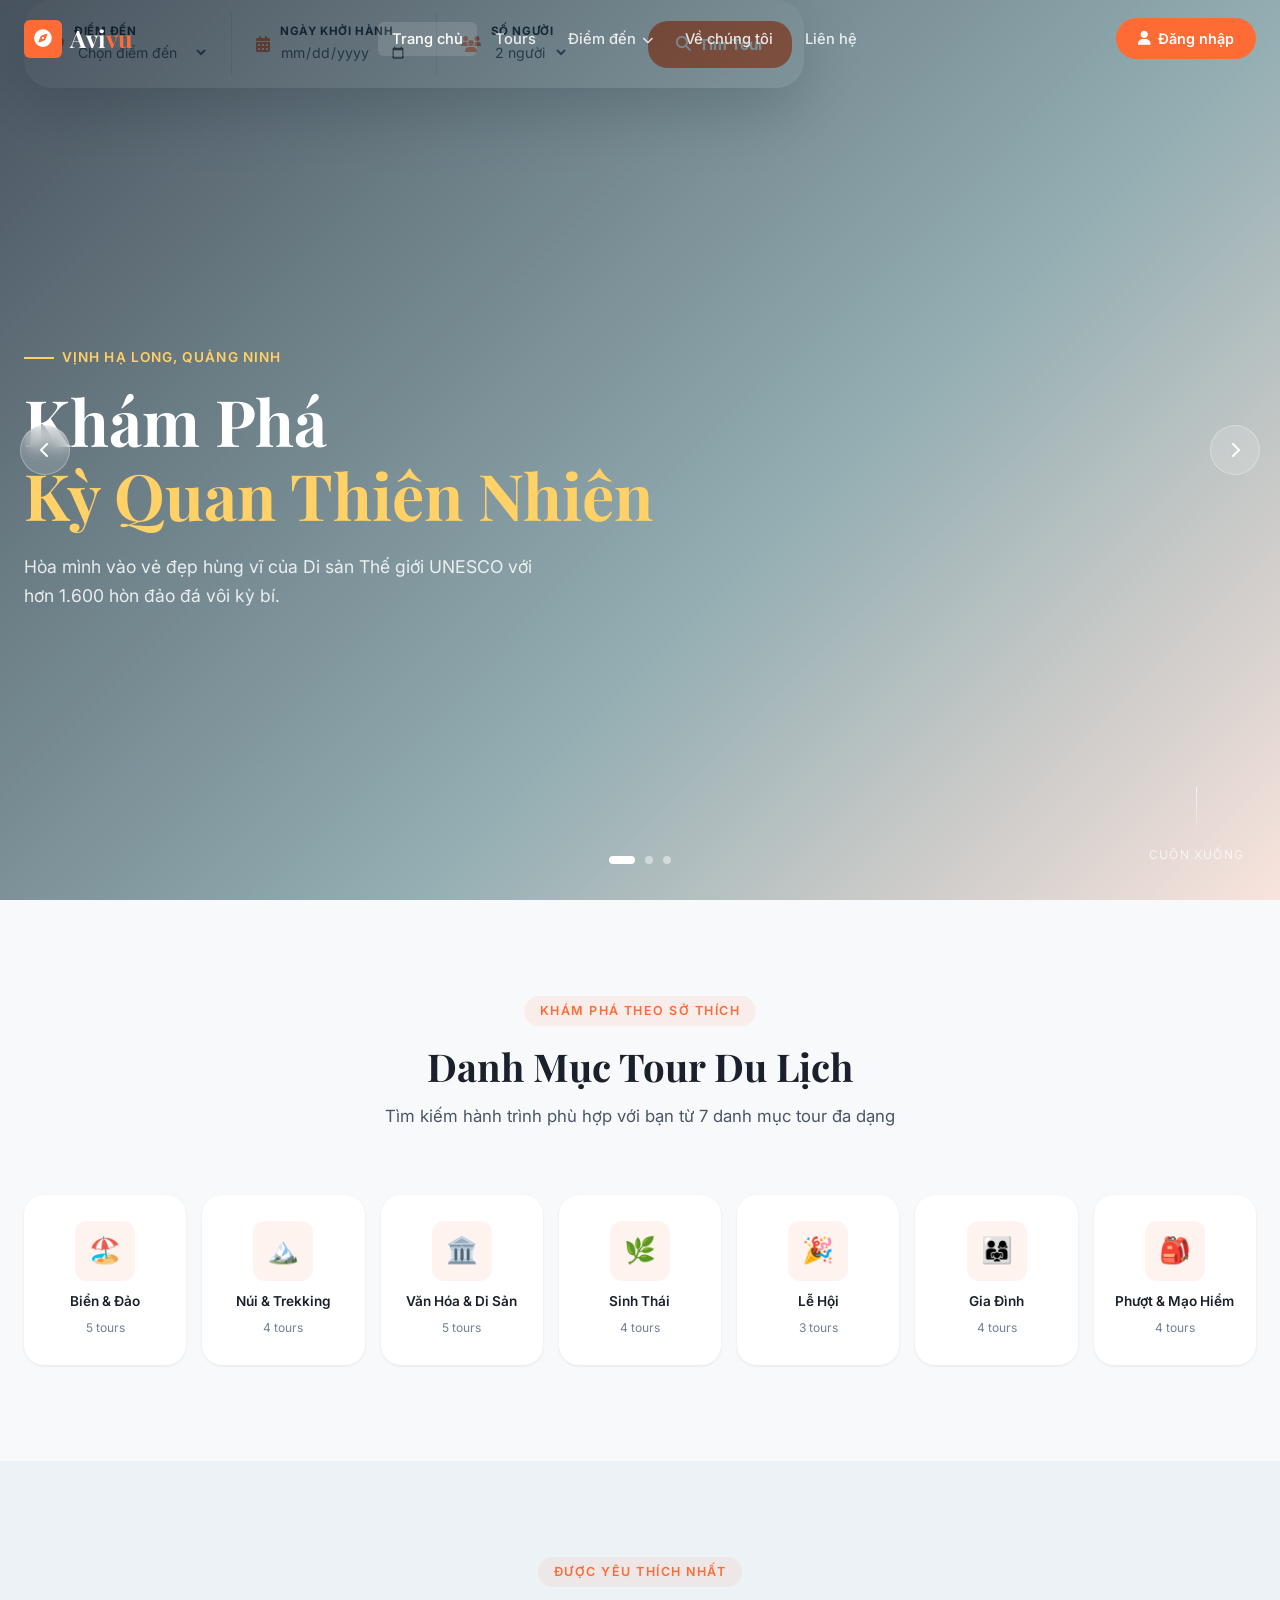
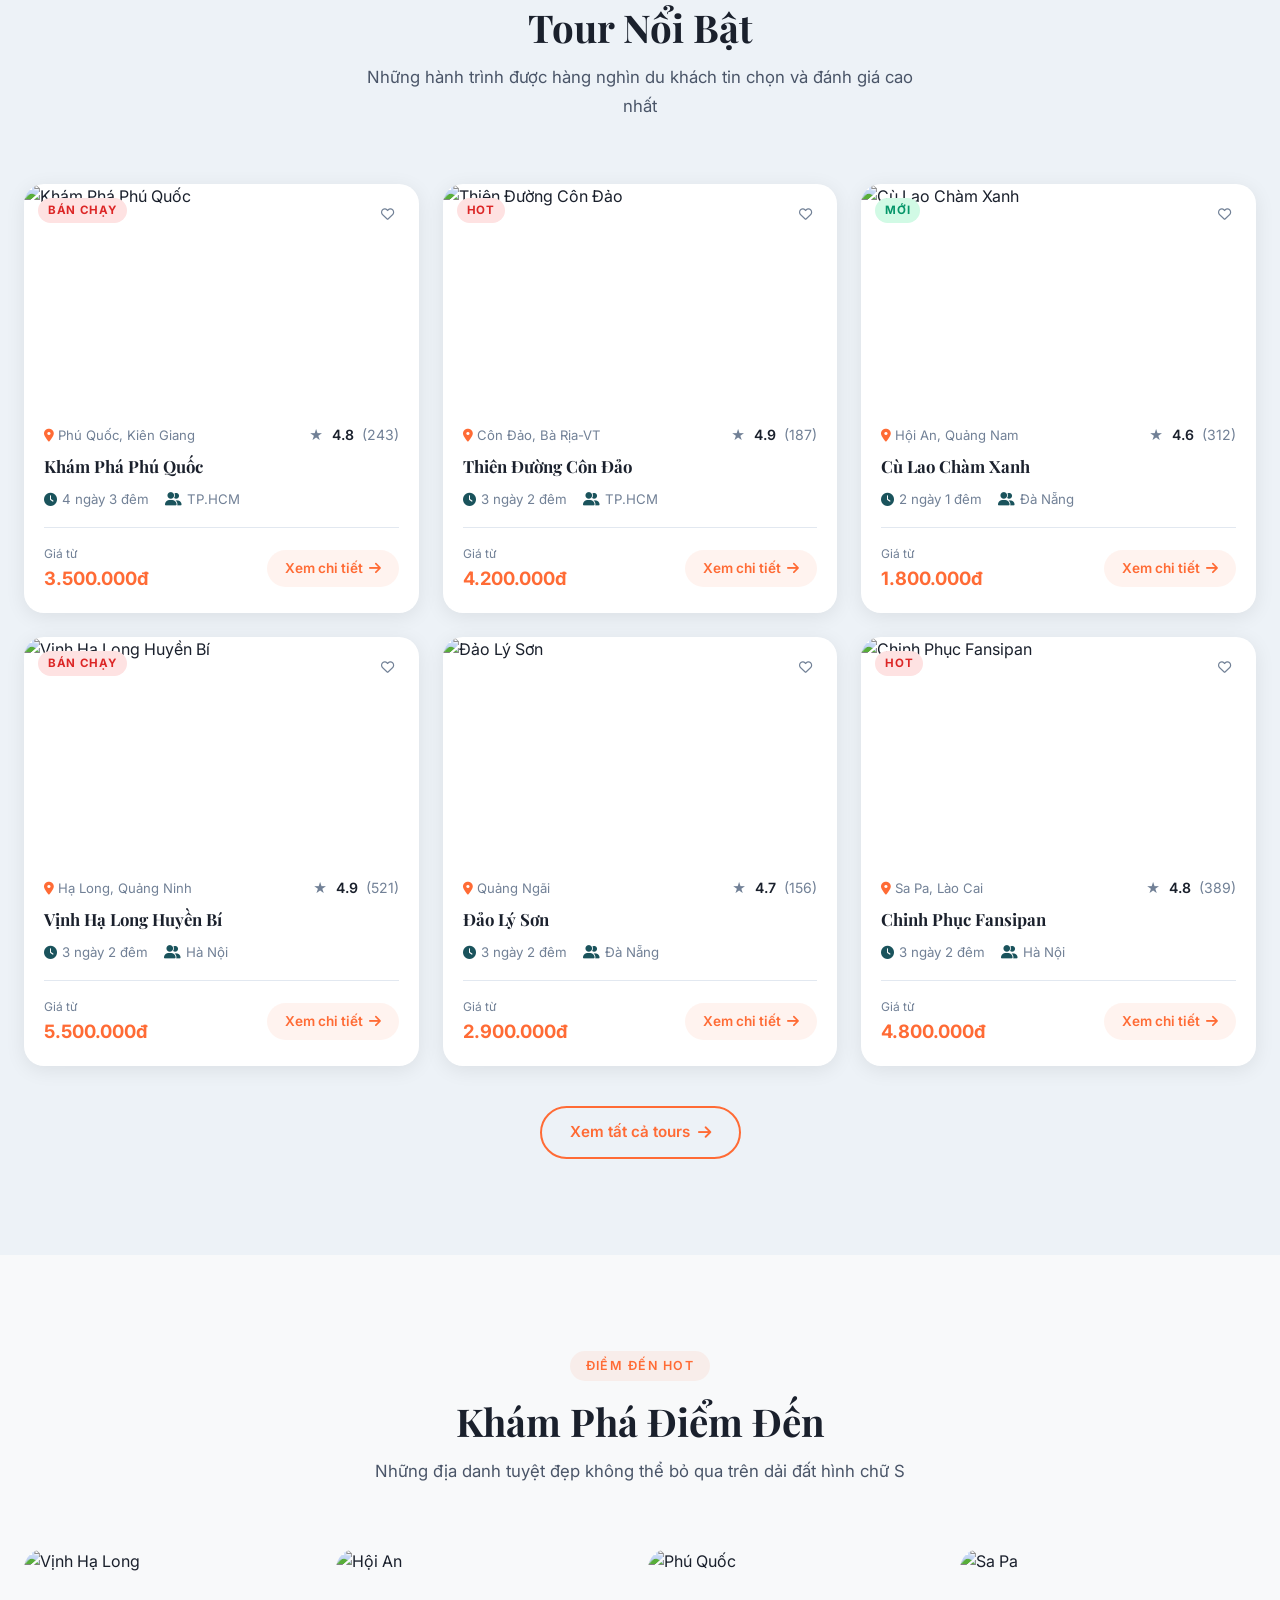
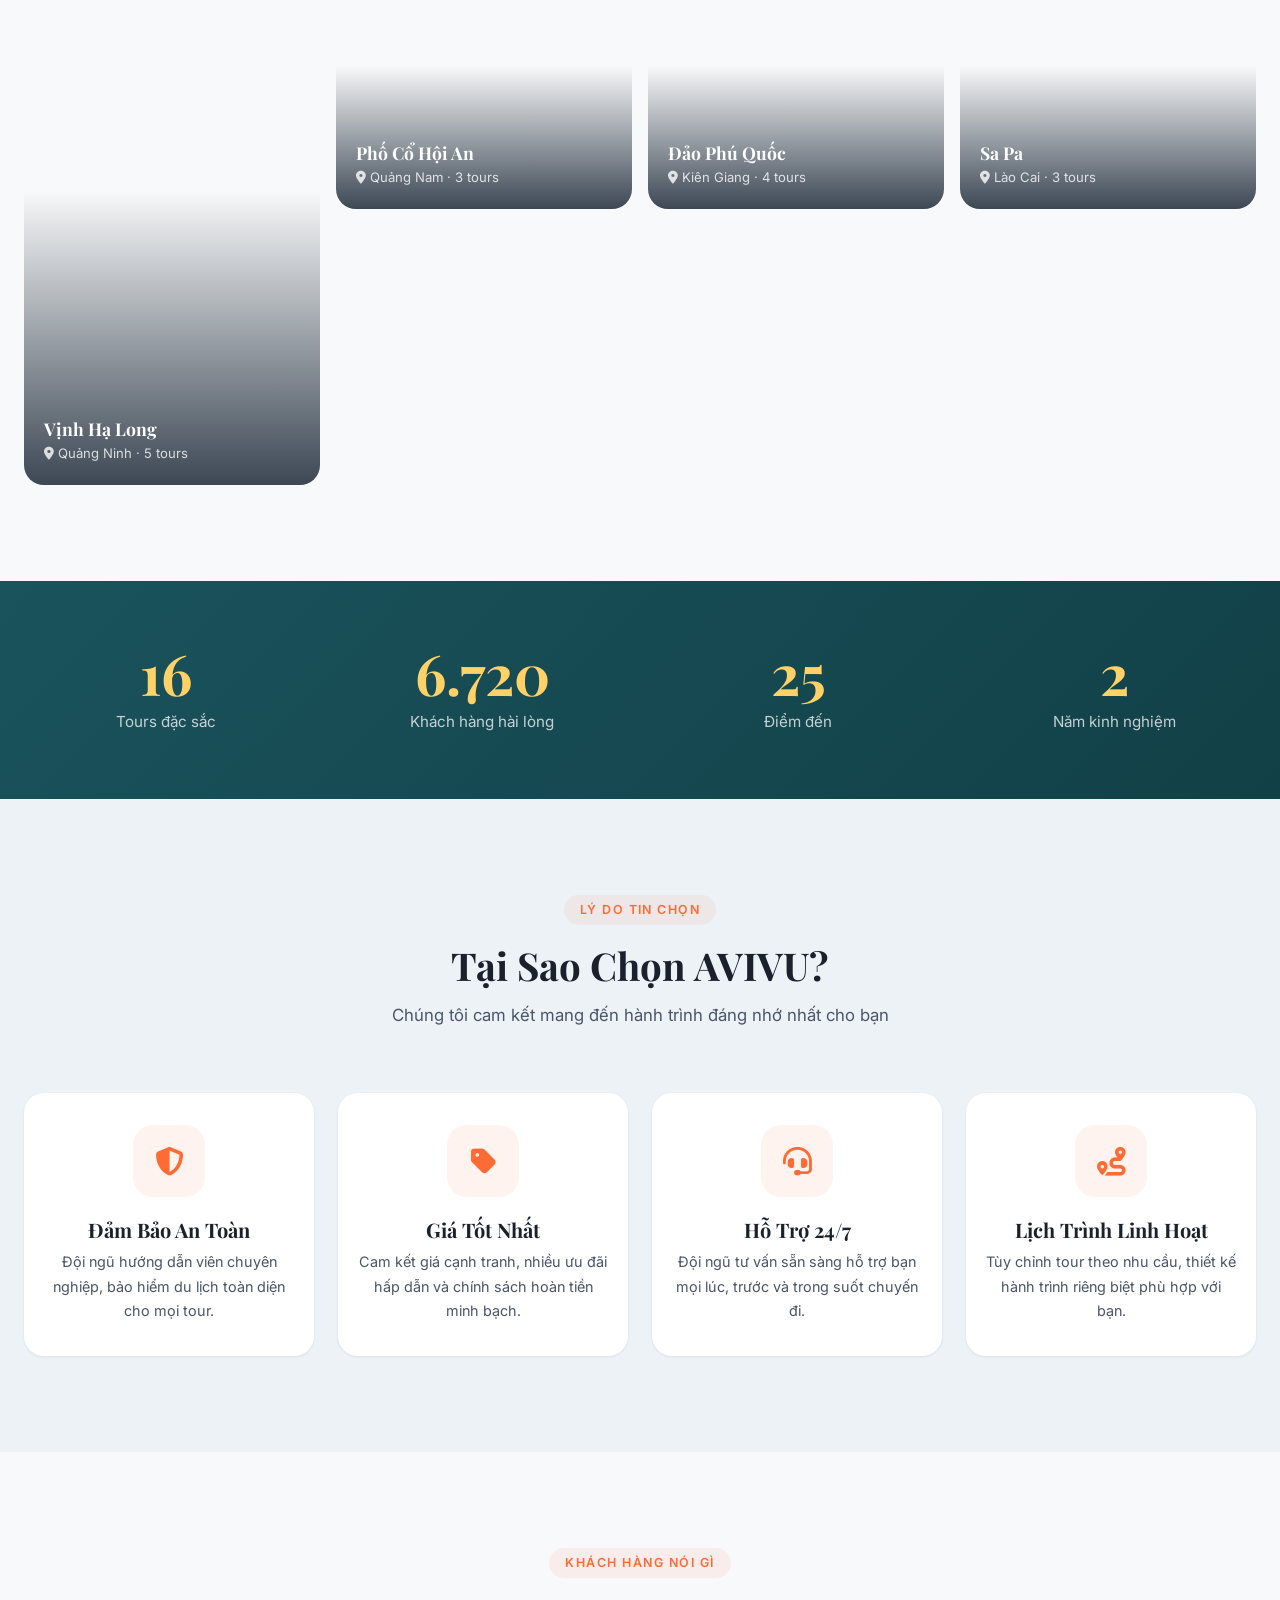
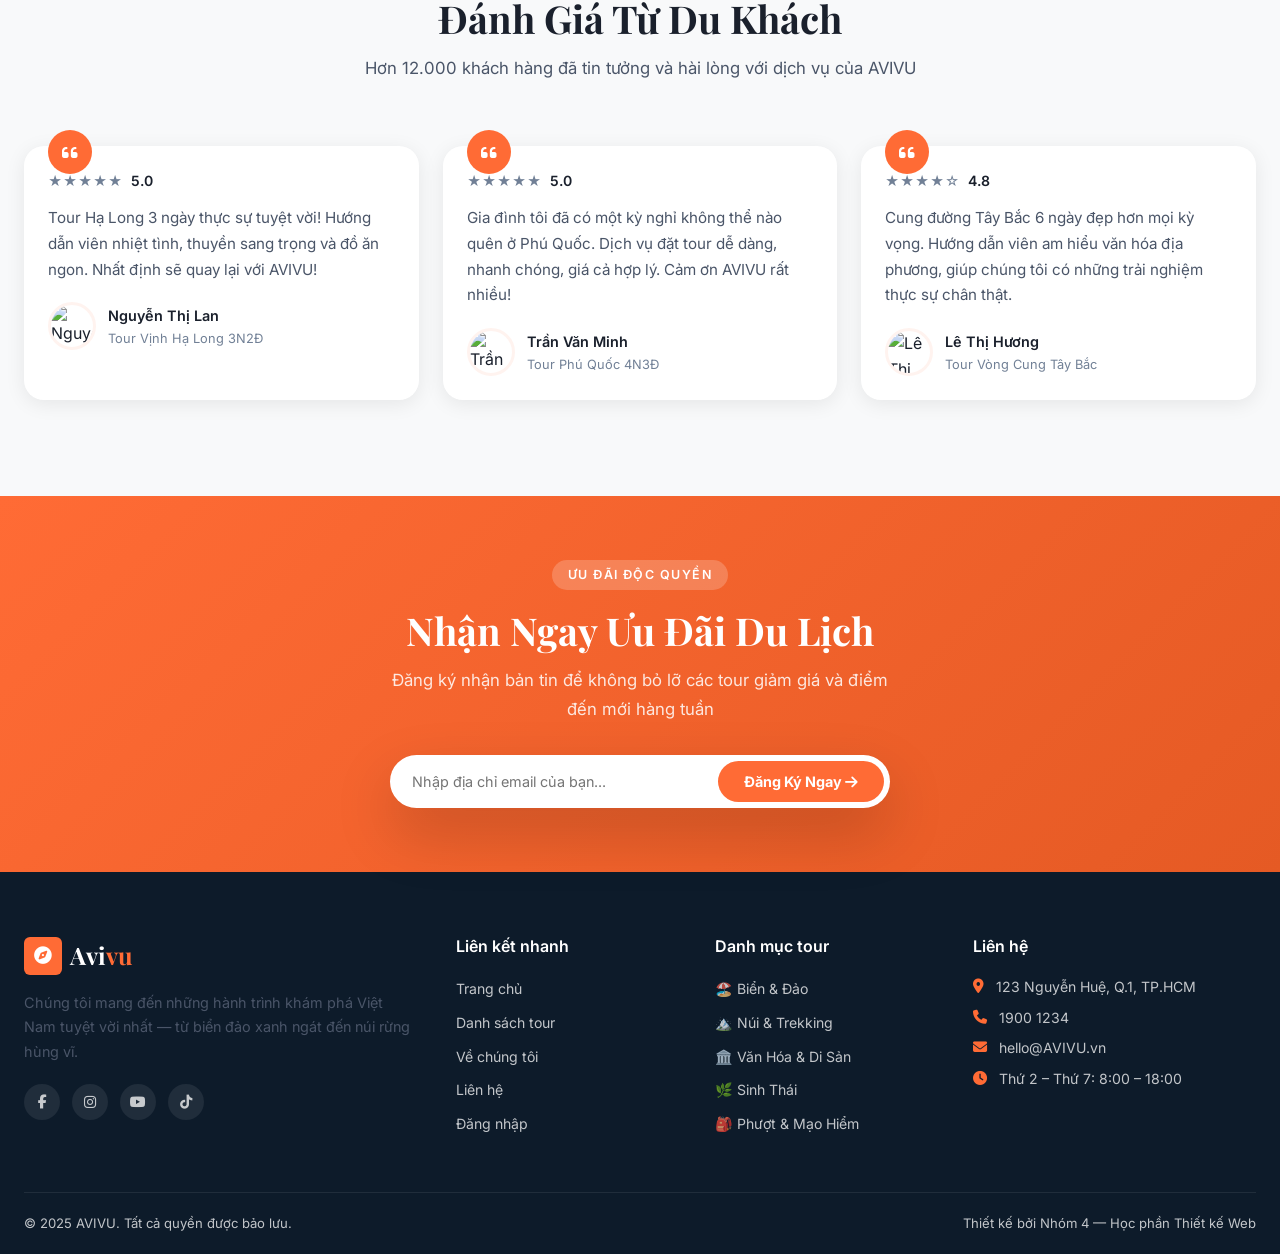
==== index.html @ edb25a06 "Cau truc du an trang Web booking tour - css dung chung tu global & components" ====
<!DOCTYPE html>
<html lang="vi">
<head>
  <meta charset="UTF-8" />
  <meta name="viewport" content="width=device-width, initial-scale=1.0" />
  <meta name="description" content="AVIVU - Khám phá Việt Nam với những tour du lịch tuyệt vời. Biển đảo, núi rừng, văn hóa, sinh thái và nhiều hơn nữa." />
  <title>AVIVU — Khám Phá Việt Nam</title>

  <!-- Google Fonts -->
  <link rel="preconnect" href="https://fonts.googleapis.com" />
  <link rel="preconnect" href="https://fonts.gstatic.com" crossorigin />
  <link href="https://fonts.googleapis.com/css2?family=Playfair+Display:ital,wght@0,400;0,600;0,700;1,400&family=Inter:wght@300;400;500;600;700&display=swap" rel="stylesheet" />

  <!-- Font Awesome -->
  <link rel="stylesheet" href="https://cdnjs.cloudflare.com/ajax/libs/font-awesome/6.5.0/css/all.min.css" />

  <!-- AOS Scroll Animations -->
  <link rel="stylesheet" href="https://unpkg.com/aos@2.3.4/dist/aos.css" />

  <!-- CSS -->
  <link rel="stylesheet" href="css/global.css" />
  <link rel="stylesheet" href="css/components.css" />
  <link rel="stylesheet" href="css/home.css" />
  <link rel="stylesheet" href="css/responsive.css" />
</head>
<body>

  <!-- ================================================
       NAVBAR
       ================================================ -->
  <nav class="navbar" id="navbar">
    <div class="container">
      <div class="navbar-inner">

        <a href="index.html" class="logo">
          <span class="logo-icon"><i class="fas fa-compass"></i></span>
          <span class="logo-text">Avi<span>vu</span></span>
        </a>

        <ul class="nav-links" id="navLinks">
          <li><a href="index.html" class="nav-link active">Trang chủ</a></li>
          <li><a href="pages/tours.html" class="nav-link">Tours</a></li>
          <li class="dropdown">
            <a href="#" class="nav-link">Điểm đến <i class="fas fa-chevron-down"></i></a>
            <ul class="dropdown-menu">
              <li><a href="pages/tours.html?region=north">Miền Bắc</a></li>
              <li><a href="pages/tours.html?region=central">Miền Trung</a></li>
              <li><a href="pages/tours.html?region=south">Miền Nam</a></li>
            </ul>
          </li>
          <li><a href="pages/about.html" class="nav-link">Về chúng tôi</a></li>
          <li><a href="pages/contact.html" class="nav-link">Liên hệ</a></li>
        </ul>

        <div class="nav-actions">
          <a href="pages/login.html" class="btn-login" id="loginBtn">
            <i class="fas fa-user"></i> Đăng nhập
          </a>
          <button class="hamburger" id="hamburger" aria-label="Mở menu">
            <span></span><span></span><span></span>
          </button>
        </div>

      </div>
    </div>
  </nav>

  <!-- ================================================
       HERO SECTION — Slider 3 slide
       ================================================ -->
  <section class="hero" id="hero">

    <!-- Slide 1: Ha Long -->
    <div class="hero-slide active" style="background-image:url('https://images.unsplash.com/photo-1528360983277-13d401cdc186?w=1920&q=85')">
      <div class="slide-overlay"></div>
      <div class="slide-content container">
        <span class="slide-label">Vịnh Hạ Long, Quảng Ninh</span>
        <h1>Khám Phá <br><em>Kỳ Quan Thiên Nhiên</em></h1>
        <p>Hòa mình vào vẻ đẹp hùng vĩ của Di sản Thế giới UNESCO với hơn 1.600 hòn đảo đá vôi kỳ bí.</p>
      </div>
    </div>

    <!-- Slide 2: Hoi An -->
    <div class="hero-slide" style="background-image:url('https://images.unsplash.com/photo-1559592413-7cec4d0cae2b?w=1920&q=85')">
      <div class="slide-overlay"></div>
      <div class="slide-content container">
        <span class="slide-label">Phố Cổ Hội An, Quảng Nam</span>
        <h1>Đắm Chìm Trong <br><em>Văn Hóa Cổ Kính</em></h1>
        <p>Ánh đèn lồng lung linh soi sáng những con phố cổ trầm mặc với hơn 400 năm lịch sử.</p>
      </div>
    </div>

    <!-- Slide 3: Sapa -->
    <div class="hero-slide" style="background-image:url('https://images.unsplash.com/photo-1506905925346-21bda4d32df4?w=1920&q=85')">
      <div class="slide-overlay"></div>
      <div class="slide-content container">
        <span class="slide-label">Sa Pa, Lào Cai</span>
        <h1>Chinh Phục <br><em>Những Đỉnh Cao</em></h1>
        <p>Băng qua những thửa ruộng bậc thang xanh mướt, chạm tay vào mây trời ở nơi 3.143 mét.</p>
      </div>
    </div>

    <!-- Search Bar (trên tất cả slide) -->
    <div class="hero-search-wrap">
      <div class="container">
        <form class="hero-search" id="heroSearchForm">
          <div class="search-field">
            <i class="fas fa-map-marker-alt"></i>
            <div>
              <label for="searchDest">Điểm đến</label>
              <select id="searchDest">
                <option value="">Chọn điểm đến</option>
                <option>Vịnh Hạ Long</option>
                <option>Phú Quốc</option>
                <option>Đà Nẵng - Hội An</option>
                <option>Sa Pa</option>
                <option>Côn Đảo</option>
                <option>Đà Lạt</option>
                <option>Nha Trang</option>
              </select>
            </div>
          </div>
          <div class="search-field">
            <i class="fas fa-calendar-alt"></i>
            <div>
              <label for="searchDate">Ngày khởi hành</label>
              <input type="date" id="searchDate" />
            </div>
          </div>
          <div class="search-field">
            <i class="fas fa-users"></i>
            <div>
              <label for="searchGuests">Số người</label>
              <select id="searchGuests">
                <option value="1">1 người</option>
                <option value="2" selected>2 người</option>
                <option value="3">3 người</option>
                <option value="4">4 người</option>
                <option value="5">5+ người</option>
              </select>
            </div>
          </div>
          <button type="submit" class="btn-search">
            <i class="fas fa-search"></i> Tìm Tour
          </button>
        </form>
      </div>
    </div>

    <!-- Dots -->
    <div class="hero-dots" id="heroDots">
      <button class="hero-dot active" data-index="0" aria-label="Slide 1"></button>
      <button class="hero-dot" data-index="1" aria-label="Slide 2"></button>
      <button class="hero-dot" data-index="2" aria-label="Slide 3"></button>
    </div>

    <!-- Arrows -->
    <div class="hero-arrows">
      <button class="hero-arrow" id="heroPrev" aria-label="Slide trước"><i class="fas fa-chevron-left"></i></button>
      <button class="hero-arrow" id="heroNext" aria-label="Slide sau"><i class="fas fa-chevron-right"></i></button>
    </div>

    <!-- Scroll indicator -->
    <div class="hero-scroll">
      <div class="scroll-line"></div>
      <span>Cuộn xuống</span>
    </div>

  </section>

  <!-- ================================================
       DANH MỤC TOUR
       ================================================ -->
  <section class="section" id="categories">
    <div class="container">
      <div class="section-header" data-aos="fade-up">
        <span class="section-label">Khám phá theo sở thích</span>
        <h2>Danh Mục Tour Du Lịch</h2>
        <p>Tìm kiếm hành trình phù hợp với bạn từ 7 danh mục tour đa dạng</p>
      </div>
      <div class="categories-grid" data-aos="fade-up" data-aos-delay="100">

        <div class="category-card" onclick="goToTours('bien-dao')">
          <div class="category-icon">🏖️</div>
          <h4>Biển & Đảo</h4>
          <small>5 tours</small>
        </div>

        <div class="category-card" onclick="goToTours('nui-trekking')">
          <div class="category-icon">🏔️</div>
          <h4>Núi & Trekking</h4>
          <small>4 tours</small>
        </div>

        <div class="category-card" onclick="goToTours('van-hoa')">
          <div class="category-icon">🏛️</div>
          <h4>Văn Hóa & Di Sản</h4>
          <small>5 tours</small>
        </div>

        <div class="category-card" onclick="goToTours('sinh-thai')">
          <div class="category-icon">🌿</div>
          <h4>Sinh Thái</h4>
          <small>4 tours</small>
        </div>

        <div class="category-card" onclick="goToTours('le-hoi')">
          <div class="category-icon">🎉</div>
          <h4>Lễ Hội</h4>
          <small>3 tours</small>
        </div>

        <div class="category-card" onclick="goToTours('gia-dinh')">
          <div class="category-icon">👨‍👩‍👧</div>
          <h4>Gia Đình</h4>
          <small>4 tours</small>
        </div>

        <div class="category-card" onclick="goToTours('phuot')">
          <div class="category-icon">🎒</div>
          <h4>Phượt & Mạo Hiểm</h4>
          <small>4 tours</small>
        </div>

      </div>
    </div>
  </section>

  <!-- ================================================
       TOUR NỔI BẬT
       ================================================ -->
  <section class="section section-alt" id="featured-tours">
    <div class="container">
      <div class="section-header" data-aos="fade-up">
        <span class="section-label">Được yêu thích nhất</span>
        <h2>Tour Nổi Bật</h2>
        <p>Những hành trình được hàng nghìn du khách tin chọn và đánh giá cao nhất</p>
      </div>

      <div class="tours-grid" id="featuredToursGrid">
        <!-- Tour cards được render bởi JS (main.js) từ tours-data.js -->
        <!-- Xem js/data/tours-data.js để biết cấu trúc dữ liệu -->
      </div>

      <div class="view-all-wrap" data-aos="fade-up">
        <a href="pages/tours.html" class="btn btn-outline">
          Xem tất cả tours <i class="fas fa-arrow-right"></i>
        </a>
      </div>
    </div>
  </section>

  <!-- ================================================
       ĐIỂM ĐẾN NỔI BẬT
       ================================================ -->
  <section class="section" id="destinations">
    <div class="container">
      <div class="section-header" data-aos="fade-up">
        <span class="section-label">Điểm đến hot</span>
        <h2>Khám Phá Điểm Đến</h2>
        <p>Những địa danh tuyệt đẹp không thể bỏ qua trên dải đất hình chữ S</p>
      </div>

      <div class="destinations-grid" data-aos="fade-up" data-aos-delay="100">

        <div class="dest-card">
          <img src="https://images.unsplash.com/photo-1528360983277-13d401cdc186?w=800&q=80" alt="Vịnh Hạ Long" loading="lazy" />
          <div class="dest-overlay"></div>
          <div class="dest-info">
            <h3>Vịnh Hạ Long</h3>
            <span><i class="fas fa-map-marker-alt"></i> Quảng Ninh · 5 tours</span>
          </div>
        </div>

        <div class="dest-card">
          <img src="https://images.unsplash.com/photo-1559592413-7cec4d0cae2b?w=600&q=80" alt="Hội An" loading="lazy" />
          <div class="dest-overlay"></div>
          <div class="dest-info">
            <h3>Phố Cổ Hội An</h3>
            <span><i class="fas fa-map-marker-alt"></i> Quảng Nam · 3 tours</span>
          </div>
        </div>

        <div class="dest-card">
          <img src="https://images.unsplash.com/photo-1537996194471-e657df975ab4?w=600&q=80" alt="Phú Quốc" loading="lazy" />
          <div class="dest-overlay"></div>
          <div class="dest-info">
            <h3>Đảo Phú Quốc</h3>
            <span><i class="fas fa-map-marker-alt"></i> Kiên Giang · 4 tours</span>
          </div>
        </div>

        <div class="dest-card">
          <img src="https://images.unsplash.com/photo-1506905925346-21bda4d32df4?w=600&q=80" alt="Sa Pa" loading="lazy" />
          <div class="dest-overlay"></div>
          <div class="dest-info">
            <h3>Sa Pa</h3>
            <span><i class="fas fa-map-marker-alt"></i> Lào Cai · 3 tours</span>
          </div>
        </div>

      </div>
    </div>
  </section>

  <!-- ================================================
       THỐNG KÊ
       ================================================ -->
  <section class="stats-section" id="stats">
    <div class="container">
      <div class="stats-grid">
        <div class="stat-item" data-aos="fade-up" data-aos-delay="0">
          <span class="stat-number" data-target="29">0</span>
          <p>Tours đặc sắc</p>
        </div>
        <div class="stat-item" data-aos="fade-up" data-aos-delay="100">
          <span class="stat-number" data-target="12000">0</span>
          <p>Khách hàng hài lòng</p>
        </div>
        <div class="stat-item" data-aos="fade-up" data-aos-delay="200">
          <span class="stat-number" data-target="45">0</span>
          <p>Điểm đến</p>
        </div>
        <div class="stat-item" data-aos="fade-up" data-aos-delay="300">
          <span class="stat-number" data-target="5">0</span>
          <p>Năm kinh nghiệm</p>
        </div>
      </div>
    </div>
  </section>

  <!-- ================================================
       TẠI SAO CHỌN AVIVU
       ================================================ -->
  <section class="section section-alt" id="why-us">
    <div class="container">
      <div class="section-header" data-aos="fade-up">
        <span class="section-label">Lý do tin chọn</span>
        <h2>Tại Sao Chọn AVIVU?</h2>
        <p>Chúng tôi cam kết mang đến hành trình đáng nhớ nhất cho bạn</p>
      </div>
      <div class="why-grid">

        <div class="why-card" data-aos="fade-up" data-aos-delay="0">
          <div class="why-icon"><i class="fas fa-shield-alt"></i></div>
          <h4>Đảm Bảo An Toàn</h4>
          <p>Đội ngũ hướng dẫn viên chuyên nghiệp, bảo hiểm du lịch toàn diện cho mọi tour.</p>
        </div>

        <div class="why-card" data-aos="fade-up" data-aos-delay="100">
          <div class="why-icon"><i class="fas fa-tag"></i></div>
          <h4>Giá Tốt Nhất</h4>
          <p>Cam kết giá cạnh tranh, nhiều ưu đãi hấp dẫn và chính sách hoàn tiền minh bạch.</p>
        </div>

        <div class="why-card" data-aos="fade-up" data-aos-delay="200">
          <div class="why-icon"><i class="fas fa-headset"></i></div>
          <h4>Hỗ Trợ 24/7</h4>
          <p>Đội ngũ tư vấn sẵn sàng hỗ trợ bạn mọi lúc, trước và trong suốt chuyến đi.</p>
        </div>

        <div class="why-card" data-aos="fade-up" data-aos-delay="300">
          <div class="why-icon"><i class="fas fa-route"></i></div>
          <h4>Lịch Trình Linh Hoạt</h4>
          <p>Tùy chỉnh tour theo nhu cầu, thiết kế hành trình riêng biệt phù hợp với bạn.</p>
        </div>

      </div>
    </div>
  </section>

  <!-- ================================================
       ĐÁNH GIÁ KHÁCH HÀNG
       ================================================ -->
  <section class="section" id="testimonials">
    <div class="container">
      <div class="section-header" data-aos="fade-up">
        <span class="section-label">Khách hàng nói gì</span>
        <h2>Đánh Giá Từ Du Khách</h2>
        <p>Hơn 12.000 khách hàng đã tin tưởng và hài lòng với dịch vụ của AVIVU</p>
      </div>
      <div class="testimonials-grid">

        <div class="testi-card" data-aos="fade-up" data-aos-delay="0">
          <div class="testi-quote"><i class="fas fa-quote-left"></i></div>
          <div class="rating">
            <span class="stars">★★★★★</span>
            <strong>5.0</strong>
          </div>
          <p class="testi-text">Tour Hạ Long 3 ngày thực sự tuyệt vời! Hướng dẫn viên nhiệt tình, thuyền sang trọng và đồ ăn ngon. Nhất định sẽ quay lại với AVIVU!</p>
          <div class="testi-author">
            <img class="testi-avatar" src="https://i.pravatar.cc/100?img=1" alt="Nguyễn Thị Lan" />
            <div>
              <div class="testi-name">Nguyễn Thị Lan</div>
              <div class="testi-tour">Tour Vịnh Hạ Long 3N2Đ</div>
            </div>
          </div>
        </div>

        <div class="testi-card" data-aos="fade-up" data-aos-delay="100">
          <div class="testi-quote"><i class="fas fa-quote-left"></i></div>
          <div class="rating">
            <span class="stars">★★★★★</span>
            <strong>5.0</strong>
          </div>
          <p class="testi-text">Gia đình tôi đã có một kỳ nghỉ không thể nào quên ở Phú Quốc. Dịch vụ đặt tour dễ dàng, nhanh chóng, giá cả hợp lý. Cảm ơn AVIVU rất nhiều!</p>
          <div class="testi-author">
            <img class="testi-avatar" src="https://i.pravatar.cc/100?img=5" alt="Trần Văn Minh" />
            <div>
              <div class="testi-name">Trần Văn Minh</div>
              <div class="testi-tour">Tour Phú Quốc 4N3Đ</div>
            </div>
          </div>
        </div>

        <div class="testi-card" data-aos="fade-up" data-aos-delay="200">
          <div class="testi-quote"><i class="fas fa-quote-left"></i></div>
          <div class="rating">
            <span class="stars">★★★★☆</span>
            <strong>4.8</strong>
          </div>
          <p class="testi-text">Cung đường Tây Bắc 6 ngày đẹp hơn mọi kỳ vọng. Hướng dẫn viên am hiểu văn hóa địa phương, giúp chúng tôi có những trải nghiệm thực sự chân thật.</p>
          <div class="testi-author">
            <img class="testi-avatar" src="https://i.pravatar.cc/100?img=9" alt="Lê Thị Hương" />
            <div>
              <div class="testi-name">Lê Thị Hương</div>
              <div class="testi-tour">Tour Vòng Cung Tây Bắc</div>
            </div>
          </div>
        </div>

      </div>
    </div>
  </section>

  <!-- ================================================
       NEWSLETTER
       ================================================ -->
  <section class="newsletter-section" id="newsletter">
    <div class="container">
      <div data-aos="fade-up">
        <span class="section-label" style="background:rgba(255,255,255,0.2);color:#fff;">Ưu đãi độc quyền</span>
        <h2>Nhận Ngay Ưu Đãi Du Lịch</h2>
        <p>Đăng ký nhận bản tin để không bỏ lỡ các tour giảm giá và điểm đến mới hàng tuần</p>
        <form class="newsletter-form" id="newsletterForm">
          <input type="email" id="newsletterEmail" placeholder="Nhập địa chỉ email của bạn..." required />
          <button type="submit">Đăng Ký Ngay <i class="fas fa-arrow-right"></i></button>
        </form>
      </div>
    </div>
  </section>

  <!-- ================================================
       FOOTER
       ================================================ -->
  <footer class="footer">
    <div class="container">
      <div class="footer-grid">

        <!-- Brand -->
        <div class="footer-brand">
          <a href="index.html" class="logo">
            <span class="logo-icon"><i class="fas fa-compass"></i></span>
            <span class="logo-text">Avi<span>vu</span></span>
          </a>
          <p>Chúng tôi mang đến những hành trình khám phá Việt Nam tuyệt vời nhất — từ biển đảo xanh ngát đến núi rừng hùng vĩ.</p>
          <div class="social-links">
            <a href="#" aria-label="Facebook"><i class="fab fa-facebook-f"></i></a>
            <a href="#" aria-label="Instagram"><i class="fab fa-instagram"></i></a>
            <a href="#" aria-label="YouTube"><i class="fab fa-youtube"></i></a>
            <a href="#" aria-label="TikTok"><i class="fab fa-tiktok"></i></a>
          </div>
        </div>

        <!-- Quick Links -->
        <div class="footer-col">
          <h4>Liên kết nhanh</h4>
          <ul>
            <li><a href="index.html">Trang chủ</a></li>
            <li><a href="pages/tours.html">Danh sách tour</a></li>
            <li><a href="pages/about.html">Về chúng tôi</a></li>
            <li><a href="pages/contact.html">Liên hệ</a></li>
            <li><a href="pages/login.html">Đăng nhập</a></li>
          </ul>
        </div>

        <!-- Danh mục -->
        <div class="footer-col">
          <h4>Danh mục tour</h4>
          <ul>
            <li><a href="pages/tours.html?cat=bien-dao">🏖️ Biển & Đảo</a></li>
            <li><a href="pages/tours.html?cat=nui-trekking">🏔️ Núi & Trekking</a></li>
            <li><a href="pages/tours.html?cat=van-hoa">🏛️ Văn Hóa & Di Sản</a></li>
            <li><a href="pages/tours.html?cat=sinh-thai">🌿 Sinh Thái</a></li>
            <li><a href="pages/tours.html?cat=phuot">🎒 Phượt & Mạo Hiểm</a></li>
          </ul>
        </div>

        <!-- Contact -->
        <div class="footer-col">
          <h4>Liên hệ</h4>
          <ul class="footer-contact">
            <li><i class="fas fa-map-marker-alt"></i><span>123 Nguyễn Huệ, Q.1, TP.HCM</span></li>
            <li><i class="fas fa-phone"></i><span>1900 1234</span></li>
            <li><i class="fas fa-envelope"></i><span>hello@AVIVU.vn</span></li>
            <li><i class="fas fa-clock"></i><span>Thứ 2 – Thứ 7: 8:00 – 18:00</span></li>
          </ul>
        </div>

      </div>

      <div class="footer-bottom">
        <span>© 2025 AVIVU. Tất cả quyền được bảo lưu.</span>
        <span>Thiết kế bởi Nhóm 4 — Học phần Thiết kế Web</span>
      </div>
    </div>
  </footer>

  <!-- Back to top -->
  <button class="back-to-top" id="backToTop" aria-label="Về đầu trang">
    <i class="fas fa-chevron-up"></i>
  </button>

  <!-- ================================================
       SCRIPTS
       ================================================ -->
  <script src="https://unpkg.com/aos@2.3.4/dist/aos.js"></script>
  <script src="js/data/tours-data.js"></script>
  <script src="js/slider.js"></script>
  <script src="js/main.js"></script>

</body>
</html>
---- css/global.css ----
﻿/* =============================================
   AVIVU — global.css
   Tác giả: Thành viên A (Trưởng nhóm)
   Mô tả: Design system, biến màu, typography, utilities
   ============================================= */

@import url('https://fonts.googleapis.com/css2?family=Playfair+Display:ital,wght@0,400;0,600;0,700;1,400&family=Inter:wght@300;400;500;600;700&display=swap');

/* ── CSS RESET ─────────────────────────────── */
*,
*::before,
*::after {
  margin: 0;
  padding: 0;
  box-sizing: border-box;
}

html {
  scroll-behavior: smooth;
  font-size: 16px;
}

body {
  font-family: var(--font-body);
  background: var(--bg);
  color: var(--text);
  line-height: 1.6;
  overflow-x: hidden;
}

img {
  max-width: 100%;
  height: auto;
  display: block;
}

a {
  text-decoration: none;
  color: inherit;
}

ul {
  list-style: none;
}

button {
  border: none;
  cursor: pointer;
  font-family: inherit;
}

input,
select,
textarea {
  font-family: inherit;
}

/* ── DESIGN TOKENS ─────────────────────────── */
:root {
  /* Brand */
  --primary: #FF6B35;
  --primary-dark: #E55A24;
  --primary-light: #FF8F66;
  --primary-bg: rgba(255, 107, 53, 0.08);
  --secondary: #1A535C;
  --secondary-dark: #124047;
  --accent: #FFD166;

  /* Neutral */
  --bg: #F8F9FA;
  --bg-alt: #EDF2F7;
  --surface: #FFFFFF;
  --border: #E2E8F0;
  --text: #1A202C;
  --text-secondary: #4A5568;
  --text-muted: #718096;

  /* Dark (footer, overlays) */
  --dark: #0D1B2A;
  --dark-2: #162032;

  /* Typography */
  --font-heading: 'Playfair Display', Georgia, serif;
  --font-body: 'Inter', -apple-system, sans-serif;

  /* Spacing scale */
  --sp-1: 4px;
  --sp-2: 8px;
  --sp-3: 12px;
  --sp-4: 16px;
  --sp-5: 20px;
  --sp-6: 24px;
  --sp-8: 32px;
  --sp-10: 40px;
  --sp-12: 48px;
  --sp-16: 64px;
  --sp-20: 80px;
  --sp-24: 96px;

  /* Border radius */
  --r-sm: 6px;
  --r-md: 12px;
  --r-lg: 20px;
  --r-xl: 28px;
  --r-full: 9999px;

  /* Shadows */
  --shadow-sm: 0 1px 3px rgba(0, 0, 0, 0.08);
  --shadow-md: 0 4px 20px rgba(0, 0, 0, 0.08);
  --shadow-lg: 0 10px 40px rgba(0, 0, 0, 0.12);
  --shadow-xl: 0 25px 60px rgba(0, 0, 0, 0.18);
  --shadow-primary: 0 8px 24px rgba(255, 107, 53, 0.35);

  /* Transitions */
  --t-fast: 0.15s ease;
  --t: 0.3s ease;
  --t-slow: 0.5s ease;

  /* Layout */
  --container: 1280px;
  --container-pad: 24px;
}

/* ── SCROLLBAR ─────────────────────────────── */
::-webkit-scrollbar {
  width: 8px;
}

::-webkit-scrollbar-track {
  background: var(--bg);
}

::-webkit-scrollbar-thumb {
  background: var(--primary);
  border-radius: var(--r-full);
}

::-webkit-scrollbar-thumb:hover {
  background: var(--primary-dark);
}

/* ── TYPOGRAPHY ────────────────────────────── */
h1,
h2,
h3,
h4,
h5,
h6 {
  font-family: var(--font-heading);
  font-weight: 700;
  line-height: 1.25;
  color: var(--text);
}

h1 {
  font-size: clamp(2rem, 5vw, 3.5rem);
}

h2 {
  font-size: clamp(1.5rem, 3vw, 2.5rem);
}

h3 {
  font-size: clamp(1.15rem, 2vw, 1.75rem);
}

h4 {
  font-size: 1.25rem;
}

p {
  color: var(--text-secondary);
  line-height: 1.7;
}

/* ── LAYOUT UTILITIES ──────────────────────── */
.container {
  max-width: var(--container);
  margin: 0 auto;
  padding: 0 var(--container-pad);
}

.section {
  padding: var(--sp-24) 0;
}

.section-alt {
  background: var(--bg-alt);
}

.section-header {
  text-align: center;
  margin-bottom: var(--sp-16);
}

.section-label {
  display: inline-block;
  font-size: 0.78rem;
  font-weight: 600;
  letter-spacing: 0.12em;
  text-transform: uppercase;
  color: var(--primary);
  background: var(--primary-bg);
  padding: 5px 16px;
  border-radius: var(--r-full);
  margin-bottom: var(--sp-4);
}

.section-header h2 {
  margin-bottom: var(--sp-3);
}

.section-header p {
  max-width: 560px;
  margin: 0 auto;
  font-size: 1.05rem;
}

/* ── BUTTONS ───────────────────────────────── */
.btn {
  display: inline-flex;
  align-items: center;
  gap: var(--sp-2);
  padding: 12px 28px;
  border-radius: var(--r-full);
  font-weight: 600;
  font-size: 0.95rem;
  transition: var(--t);
  cursor: pointer;
}

.btn-primary {
  background: var(--primary);
  color: #fff;
  box-shadow: var(--shadow-primary);
}

.btn-primary:hover {
  background: var(--primary-dark);
  transform: translateY(-2px);
  box-shadow: 0 12px 28px rgba(255, 107, 53, 0.45);
}

.btn-secondary {
  background: var(--secondary);
  color: #fff;
}

.btn-secondary:hover {
  background: var(--secondary-dark);
  transform: translateY(-2px);
}

.btn-outline {
  background: transparent;
  color: var(--primary);
  border: 2px solid var(--primary);
}

.btn-outline:hover {
  background: var(--primary);
  color: #fff;
}

.btn-white {
  background: #fff;
  color: var(--primary);
  font-weight: 700;
}

.btn-white:hover {
  background: var(--accent);
  transform: translateY(-2px);
}

/* ── BADGE ─────────────────────────────────── */
.badge {
  display: inline-block;
  padding: 3px 10px;
  border-radius: var(--r-full);
  font-size: 0.72rem;
  font-weight: 700;
  text-transform: uppercase;
  letter-spacing: 0.06em;
}

.badge-hot {
  background: #FEE2E2;
  color: #DC2626;
}

.badge-new {
  background: #D1FAE5;
  color: #059669;
}

.badge-sale {
  background: #FEF3C7;
  color: #D97706;
}

.badge-top {
  background: #EDE9FE;
  color: #7C3AED;
}

/* ── RATING STARS ──────────────────────────── */
.stars {
  color: var(--accent);
  font-size: 0.85rem;
  letter-spacing: 1px;
}

.rating {
  display: flex;
  align-items: center;
  gap: var(--sp-2);
  font-size: 0.88rem;
}

.rating strong {
  color: var(--text);
  font-weight: 600;
}

.rating span {
  color: var(--text-muted);
}

/* ── ANIMATIONS ────────────────────────────── */
@keyframes fadeUp {
  from {
    opacity: 0;
    transform: translateY(30px);
  }

  to {
    opacity: 1;
    transform: translateY(0);
  }
}

@keyframes fadeIn {
  from {
    opacity: 0;
  }

  to {
    opacity: 1;
  }
}

@keyframes pulse {

  0%,
  100% {
    transform: scale(1);
  }

  50% {
    transform: scale(1.05);
  }
}

@keyframes spin {
  to {
    transform: rotate(360deg);
  }
}

@keyframes countUp {
  from {
    opacity: 0;
  }

  to {
    opacity: 1;
  }
}

/* ── MISC HELPERS ──────────────────────────── */
.text-primary {
  color: var(--primary) !important;
}

.text-muted {
  color: var(--text-muted) !important;
}

.fw-600 {
  font-weight: 600;
}

.fw-700 {
  font-weight: 700;
}

.mt-auto {
  margin-top: auto;
}
---- css/components.css ----
﻿/* =============================================
   AVIVU — components.css
   Navbar, Footer, Tour Card
   ============================================= */

/* ── NAVBAR ────────────────────────────────── */
.navbar {
  position: fixed;
  top: 0;
  left: 0;
  right: 0;
  z-index: 200;
  padding: 18px 0;
  transition: var(--t);
}

.navbar.scrolled {
  background: rgba(13, 27, 42, 0.95);
  backdrop-filter: blur(12px);
  -webkit-backdrop-filter: blur(12px);
  padding: 12px 0;
  box-shadow: 0 4px 30px rgba(0, 0, 0, 0.3);
}

.navbar-inner {
  display: flex;
  align-items: center;
  justify-content: space-between;
  gap: var(--sp-8);
}

/* Logo */
.logo {
  display: flex;
  align-items: center;
  gap: var(--sp-2);
  font-family: var(--font-heading);
  font-size: 1.5rem;
  font-weight: 700;
  color: #fff;
  flex-shrink: 0;
}

.logo-icon {
  width: 38px;
  height: 38px;
  background: var(--primary);
  border-radius: var(--r-sm);
  display: flex;
  align-items: center;
  justify-content: center;
  font-size: 1.1rem;
}

.logo-text span {
  color: var(--primary);
}

/* Nav links */
.nav-links {
  display: flex;
  align-items: center;
  gap: var(--sp-1);
}

.nav-link {
  color: rgba(255, 255, 255, 0.85);
  font-weight: 500;
  font-size: 0.92rem;
  padding: 8px 14px;
  border-radius: var(--r-sm);
  transition: var(--t);
  white-space: nowrap;
}

.nav-link:hover,
.nav-link.active {
  color: #fff;
  background: rgba(255, 255, 255, 0.12);
}

.nav-link i {
  font-size: 0.7rem;
  margin-left: 2px;
}

/* Dropdown */
.dropdown {
  position: relative;
}

.dropdown-menu {
  display: none;
  position: absolute;
  top: calc(100% + 8px);
  left: 0;
  background: var(--surface);
  border-radius: var(--r-md);
  box-shadow: var(--shadow-lg);
  min-width: 160px;
  overflow: hidden;
  z-index: 300;
}

.dropdown:hover .dropdown-menu {
  display: block;
}

.dropdown-menu li a {
  display: block;
  padding: 11px 18px;
  color: var(--text);
  font-size: 0.9rem;
  transition: var(--t-fast);
}

.dropdown-menu li a:hover {
  background: var(--primary-bg);
  color: var(--primary);
}

/* Nav actions */
.nav-actions {
  display: flex;
  align-items: center;
  gap: var(--sp-3);
}

.btn-login {
  display: flex;
  align-items: center;
  gap: 7px;
  color: #fff;
  background: var(--primary);
  padding: 9px 22px;
  border-radius: var(--r-full);
  font-weight: 600;
  font-size: 0.9rem;
  transition: var(--t);
}

.btn-login:hover {
  background: var(--primary-dark);
  transform: translateY(-2px);
}

/* Hamburger */
.hamburger {
  display: none;
  flex-direction: column;
  gap: 5px;
  background: transparent;
  padding: 4px;
}

.hamburger span {
  display: block;
  width: 24px;
  height: 2px;
  background: #fff;
  border-radius: 2px;
  transition: var(--t);
}

.hamburger.open span:nth-child(1) {
  transform: translateY(7px) rotate(45deg);
}

.hamburger.open span:nth-child(2) {
  opacity: 0;
}

.hamburger.open span:nth-child(3) {
  transform: translateY(-7px) rotate(-45deg);
}

/* ── TOUR CARD ─────────────────────────────── */
.tour-card {
  background: var(--surface);
  border-radius: var(--r-lg);
  overflow: hidden;
  box-shadow: var(--shadow-md);
  transition: var(--t);
  display: flex;
  flex-direction: column;
}

.tour-card:hover {
  transform: translateY(-8px);
  box-shadow: var(--shadow-xl);
}

.card-img-wrap {
  position: relative;
  overflow: hidden;
  height: 220px;
}

.card-img-wrap img {
  width: 100%;
  height: 100%;
  object-fit: cover;
  transition: transform 0.5s ease;
}

.tour-card:hover .card-img-wrap img {
  transform: scale(1.08);
}

.card-badge {
  position: absolute;
  top: 14px;
  left: 14px;
}

.card-wishlist {
  position: absolute;
  top: 14px;
  right: 14px;
  width: 34px;
  height: 34px;
  background: rgba(255, 255, 255, 0.9);
  border-radius: 50%;
  display: flex;
  align-items: center;
  justify-content: center;
  color: var(--text-muted);
  cursor: pointer;
  border: none;
  transition: var(--t);
  font-size: 0.85rem;
  backdrop-filter: blur(4px);
}

.card-wishlist:hover {
  color: #E53E3E;
  background: #fff;
}

.card-body {
  padding: var(--sp-5);
  display: flex;
  flex-direction: column;
  flex: 1;
}

.card-meta {
  display: flex;
  align-items: center;
  justify-content: space-between;
  margin-bottom: var(--sp-2);
  font-size: 0.82rem;
  color: var(--text-muted);
}

.card-meta .location i {
  margin-right: 4px;
  color: var(--primary);
}

.card-title {
  font-size: 1.05rem;
  font-weight: 700;
  color: var(--text);
  margin-bottom: var(--sp-3);
  font-family: var(--font-heading);
  line-height: 1.35;
}

.card-info {
  display: flex;
  gap: var(--sp-4);
  font-size: 0.83rem;
  color: var(--text-muted);
  margin-bottom: var(--sp-4);
}

.card-info span {
  display: flex;
  align-items: center;
  gap: 5px;
}

.card-info i {
  color: var(--secondary);
}

.card-footer {
  display: flex;
  align-items: center;
  justify-content: space-between;
  margin-top: auto;
  padding-top: var(--sp-4);
  border-top: 1px solid var(--border);
}

.card-price small {
  display: block;
  font-size: 0.75rem;
  color: var(--text-muted);
  margin-bottom: 1px;
}

.card-price strong {
  font-size: 1.15rem;
  color: var(--primary);
  font-weight: 700;
}

.card-btn {
  display: inline-flex;
  align-items: center;
  gap: 6px;
  padding: 8px 18px;
  background: var(--primary-bg);
  color: var(--primary);
  border-radius: var(--r-full);
  font-size: 0.85rem;
  font-weight: 600;
  transition: var(--t);
}

.card-btn:hover {
  background: var(--primary);
  color: #fff;
}

/* ── BACK TO TOP ───────────────────────────── */
.back-to-top {
  position: fixed;
  bottom: 30px;
  right: 30px;
  width: 46px;
  height: 46px;
  background: var(--primary);
  color: #fff;
  border-radius: 50%;
  display: flex;
  align-items: center;
  justify-content: center;
  font-size: 1.1rem;
  box-shadow: var(--shadow-primary);
  opacity: 0;
  visibility: hidden;
  transition: var(--t);
  z-index: 200;
  cursor: pointer;
  border: none;
}

.back-to-top.visible {
  opacity: 1;
  visibility: visible;
}

.back-to-top:hover {
  background: var(--primary-dark);
  transform: translateY(-4px);
}

/* ── FOOTER ────────────────────────────────── */
.footer {
  background: var(--dark);
  color: rgba(255, 255, 255, 0.75);
  padding: var(--sp-16) 0 0;
}

.footer-grid {
  display: grid;
  grid-template-columns: 1.8fr 1fr 1fr 1.3fr;
  gap: var(--sp-10);
  padding-bottom: var(--sp-12);
  border-bottom: 1px solid rgba(255, 255, 255, 0.08);
}

.footer-brand .logo {
  margin-bottom: var(--sp-4);
}

.footer-brand p {
  font-size: 0.9rem;
  line-height: 1.7;
  margin-bottom: var(--sp-5);
}

.social-links {
  display: flex;
  gap: var(--sp-3);
}

.social-links a {
  width: 36px;
  height: 36px;
  background: rgba(255, 255, 255, 0.08);
  border-radius: 50%;
  display: flex;
  align-items: center;
  justify-content: center;
  font-size: 0.88rem;
  transition: var(--t);
}

.social-links a:hover {
  background: var(--primary);
  color: #fff;
}

.footer-col h4 {
  color: #fff;
  font-size: 1rem;
  margin-bottom: var(--sp-5);
  font-family: var(--font-body);
  font-weight: 600;
}

.footer-col ul li {
  margin-bottom: var(--sp-2);
}

.footer-col ul li a {
  font-size: 0.88rem;
  transition: var(--t-fast);
}

.footer-col ul li a:hover {
  color: var(--primary);
  padding-left: 4px;
}

.footer-contact li {
  display: flex;
  gap: var(--sp-3);
  font-size: 0.88rem;
  margin-bottom: var(--sp-3);
}

.footer-contact i {
  color: var(--primary);
  margin-top: 3px;
  flex-shrink: 0;
}

.footer-bottom {
  display: flex;
  align-items: center;
  justify-content: space-between;
  padding: var(--sp-5) 0;
  font-size: 0.82rem;
}
---- css/home.css ----
﻿/* =============================================
   AVIVU — home.css
   Style cho trang chủ index.html
   ============================================= */

/* ── HERO ──────────────────────────────────── */
.hero { position: relative; height: 100vh; min-height: 620px; overflow: hidden; }

.hero-slide {
  position: absolute; inset: 0;
  background-size: cover;
  background-position: center;
  opacity: 0;
  transition: opacity 0.8s ease;
}
.hero-slide.active { opacity: 1; z-index: 1; }

.slide-overlay {
  position: absolute; inset: 0;
  background: linear-gradient(135deg, rgba(13,27,42,0.75) 0%, rgba(26,83,92,0.45) 60%, rgba(255,107,53,0.15) 100%);
}

.slide-content {
  position: absolute; inset: 0;
  display: flex; flex-direction: column;
  justify-content: center;
  padding: 0 var(--container-pad);
  max-width: var(--container);
  margin: 0 auto;
  left: 0; right: 0;
  z-index: 2;
  padding-top: 90px;
}
.slide-label {
  display: inline-flex; align-items: center; gap: 8px;
  color: var(--accent);
  font-size: 0.85rem; font-weight: 600;
  letter-spacing: 0.08em; text-transform: uppercase;
  margin-bottom: var(--sp-4);
}
.slide-label::before {
  content: '';
  display: block; width: 30px; height: 2px;
  background: var(--accent);
}
.slide-content h1 {
  color: #fff;
  font-size: clamp(2.4rem, 5.5vw, 4rem);
  line-height: 1.15;
  margin-bottom: var(--sp-5);
  max-width: 680px;
}
.slide-content h1 em { color: var(--accent); font-style: normal; }
.slide-content > p { color: rgba(255,255,255,0.85); font-size: 1.1rem; margin-bottom: var(--sp-8); max-width: 520px; }

/* Search bar */
.hero-search {
  background: rgba(255,255,255,0.95);
  backdrop-filter: blur(16px);
  border-radius: var(--r-xl);
  padding: var(--sp-3);
  display: flex;
  align-items: center;
  gap: var(--sp-2);
  max-width: 780px;
  box-shadow: var(--shadow-xl);
}
.search-field {
  display: flex; align-items: center; gap: 10px;
  flex: 1; padding: 10px 16px;
  border-right: 1px solid var(--border);
}
.search-field:last-of-type { border-right: none; }
.search-field i { color: var(--primary); font-size: 1rem; flex-shrink: 0; }
.search-field label { display: block; font-size: 0.72rem; font-weight: 700; color: var(--text); text-transform: uppercase; letter-spacing: 0.05em; }
.search-field select,
.search-field input {
  border: none; background: transparent;
  font-size: 0.88rem; color: var(--text-secondary);
  outline: none; width: 100%; cursor: pointer;
}
.btn-search {
  display: flex; align-items: center; gap: 8px;
  background: var(--primary);
  color: #fff;
  padding: 14px 28px;
  border-radius: var(--r-lg);
  font-weight: 700; font-size: 0.95rem;
  border: none; cursor: pointer;
  transition: var(--t);
  flex-shrink: 0;
  white-space: nowrap;
}
.btn-search:hover { background: var(--primary-dark); transform: translateY(-2px); }

/* Slider controls */
.hero-dots {
  position: absolute; bottom: 36px; left: 50%; transform: translateX(-50%);
  display: flex; gap: 10px; z-index: 10;
}
.hero-dot {
  width: 8px; height: 8px;
  background: rgba(255,255,255,0.45);
  border-radius: var(--r-full);
  border: none; cursor: pointer;
  transition: var(--t);
}
.hero-dot.active { background: #fff; width: 26px; }

.hero-arrows {
  position: absolute; top: 50%; z-index: 10;
  width: 100%; padding: 0 var(--sp-5);
  display: flex; justify-content: space-between;
  transform: translateY(-50%);
  pointer-events: none;
}
.hero-arrow {
  width: 50px; height: 50px;
  background: rgba(255,255,255,0.15);
  backdrop-filter: blur(8px);
  border: 1px solid rgba(255,255,255,0.3);
  border-radius: 50%;
  color: #fff; font-size: 1rem;
  display: flex; align-items: center; justify-content: center;
  cursor: pointer; pointer-events: all;
  transition: var(--t);
}
.hero-arrow:hover { background: var(--primary); border-color: var(--primary); }

/* Scroll indicator */
.hero-scroll {
  position: absolute; bottom: 36px; right: 36px; z-index: 10;
  display: flex; flex-direction: column; align-items: center; gap: 8px;
  color: rgba(255,255,255,0.7); font-size: 0.75rem;
  text-transform: uppercase; letter-spacing: 0.1em;
}
.scroll-line {
  width: 1px; height: 50px;
  background: linear-gradient(to bottom, rgba(255,255,255,0.7), transparent);
  animation: scrollLine 1.5s infinite;
}
@keyframes scrollLine { 0%{height:0;opacity:1} 100%{height:50px;opacity:0} }

/* ── CATEGORIES ────────────────────────────── */
.categories-grid {
  display: grid;
  grid-template-columns: repeat(7, 1fr);
  gap: var(--sp-4);
}
.category-card {
  background: var(--surface);
  border-radius: var(--r-lg);
  padding: var(--sp-6) var(--sp-4);
  text-align: center;
  cursor: pointer;
  transition: var(--t);
  border: 2px solid transparent;
  box-shadow: var(--shadow-sm);
}
.category-card:hover, .category-card.active {
  border-color: var(--primary);
  transform: translateY(-6px);
  box-shadow: var(--shadow-lg);
}
.category-icon {
  width: 60px; height: 60px;
  background: var(--primary-bg);
  border-radius: var(--r-md);
  display: flex; align-items: center; justify-content: center;
  font-size: 1.6rem;
  margin: 0 auto var(--sp-3);
  transition: var(--t);
}
.category-card:hover .category-icon { background: var(--primary); }
.category-card h4 { font-size: 0.85rem; font-weight: 600; margin-bottom: 4px; font-family: var(--font-body); }
.category-card small { color: var(--text-muted); font-size: 0.75rem; }

/* ── FEATURED TOURS ────────────────────────── */
.tours-grid {
  display: grid;
  grid-template-columns: repeat(3, 1fr);
  gap: var(--sp-6);
}
.view-all-wrap { text-align: center; margin-top: var(--sp-10); }

/* ── DESTINATIONS ──────────────────────────── */
.destinations-grid {
  display: grid;
  grid-template-columns: repeat(4, 1fr);
  grid-template-rows: 260px 260px;
  gap: var(--sp-4);
}
.dest-card {
  position: relative;
  overflow: hidden;
  border-radius: var(--r-lg);
  cursor: pointer;
}
.dest-card:first-child { grid-row: span 2; }
.dest-card img {
  width: 100%; height: 100%;
  object-fit: cover;
  transition: transform 0.5s ease;
}
.dest-card:hover img { transform: scale(1.08); }
.dest-overlay {
  position: absolute; inset: 0;
  background: linear-gradient(to top, rgba(13,27,42,0.8) 0%, transparent 55%);
  transition: var(--t);
}
.dest-info {
  position: absolute;
  bottom: var(--sp-5); left: var(--sp-5); right: var(--sp-5);
  color: #fff;
}
.dest-info h3 { font-size: 1.1rem; color: #fff; }
.dest-info span { font-size: 0.82rem; color: rgba(255,255,255,0.8); }

/* ── STATS ─────────────────────────────────── */
.stats-section {
  background: linear-gradient(135deg, var(--secondary) 0%, var(--secondary-dark) 100%);
  padding: var(--sp-16) 0;
}
.stats-grid {
  display: grid;
  grid-template-columns: repeat(4, 1fr);
  gap: var(--sp-8);
  text-align: center;
}
.stat-item { color: #fff; }
.stat-number {
  font-family: var(--font-heading);
  font-size: clamp(2.5rem, 5vw, 3.5rem);
  font-weight: 700;
  color: var(--accent);
  display: block;
  line-height: 1;
  margin-bottom: var(--sp-2);
}
.stat-item p { color: rgba(255,255,255,0.75); font-size: 0.95rem; margin: 0; }

/* ── WHY CHOOSE US ─────────────────────────── */
.why-grid {
  display: grid;
  grid-template-columns: repeat(4, 1fr);
  gap: var(--sp-6);
}
.why-card {
  text-align: center;
  padding: var(--sp-8) var(--sp-5);
  background: var(--surface);
  border-radius: var(--r-lg);
  box-shadow: var(--shadow-sm);
  transition: var(--t);
}
.why-card:hover { transform: translateY(-6px); box-shadow: var(--shadow-lg); }
.why-icon {
  width: 72px; height: 72px;
  background: var(--primary-bg);
  border-radius: var(--r-lg);
  display: flex; align-items: center; justify-content: center;
  font-size: 1.8rem;
  margin: 0 auto var(--sp-5);
  color: var(--primary);
  transition: var(--t);
}
.why-card:hover .why-icon { background: var(--primary); color: #fff; }
.why-card h4 { margin-bottom: var(--sp-2); }
.why-card p { font-size: 0.9rem; }

/* ── TESTIMONIALS ──────────────────────────── */
.testimonials-grid {
  display: grid;
  grid-template-columns: repeat(3, 1fr);
  gap: var(--sp-6);
}
.testi-card {
  background: var(--surface);
  border-radius: var(--r-lg);
  padding: var(--sp-6);
  box-shadow: var(--shadow-md);
  position: relative;
  transition: var(--t);
}
.testi-card:hover { transform: translateY(-5px); box-shadow: var(--shadow-lg); }
.testi-quote {
  position: absolute; top: -16px; left: var(--sp-6);
  width: 44px; height: 44px;
  background: var(--primary);
  border-radius: 50%;
  display: flex; align-items: center; justify-content: center;
  color: #fff; font-size: 1.1rem;
}
.testi-text { color: var(--text-secondary); font-size: 0.95rem; line-height: 1.7; margin: var(--sp-3) 0 var(--sp-5); }
.testi-author { display: flex; align-items: center; gap: var(--sp-3); }
.testi-avatar {
  width: 48px; height: 48px; border-radius: 50%; object-fit: cover;
  border: 3px solid var(--primary-bg);
}
.testi-name { font-weight: 600; font-size: 0.9rem; margin-bottom: 2px; }
.testi-tour { color: var(--text-muted); font-size: 0.8rem; }

/* ── NEWSLETTER ────────────────────────────── */
.newsletter-section {
  background: linear-gradient(135deg, var(--primary) 0%, var(--primary-dark) 100%);
  padding: var(--sp-16) 0;
  text-align: center;
}
.newsletter-section h2, .newsletter-section p { color: #fff; }
.newsletter-section p { font-size: 1.05rem; margin: var(--sp-3) auto var(--sp-8); max-width: 520px; color: rgba(255,255,255,0.85); }
.newsletter-form {
  display: flex;
  max-width: 500px;
  margin: 0 auto;
  background: #fff;
  border-radius: var(--r-full);
  padding: 6px 6px 6px 22px;
  box-shadow: var(--shadow-xl);
}
.newsletter-form input {
  flex: 1; border: none; outline: none;
  font-size: 0.9rem; color: var(--text);
  background: transparent;
}
.newsletter-form button {
  padding: 12px 26px;
  background: var(--primary);
  color: #fff;
  border-radius: var(--r-full);
  font-weight: 700; font-size: 0.9rem;
  border: none; cursor: pointer;
  transition: var(--t);
}
.newsletter-form button:hover { background: var(--primary-dark); }
---- css/responsive.css ----
﻿/* =============================================
   AVIVU — responsive.css
   Media queries cho toàn bộ dự án
   Tác giả: Thành viên C
   ============================================= */

/* ── TABLET (≤ 1024px) ──────────────────────── */
@media (max-width: 1024px) {
  :root { --container-pad: 20px; }

  .categories-grid { grid-template-columns: repeat(4, 1fr); }
  .tours-grid      { grid-template-columns: repeat(2, 1fr); }
  .destinations-grid { grid-template-columns: repeat(2, 1fr); grid-template-rows: auto; }
  .dest-card:first-child { grid-row: auto; }
  .stats-grid      { grid-template-columns: repeat(2, 1fr); gap: var(--sp-8); }
  .why-grid        { grid-template-columns: repeat(2, 1fr); }
  .testimonials-grid { grid-template-columns: repeat(2, 1fr); }
  .footer-grid     { grid-template-columns: 1fr 1fr; gap: var(--sp-8); }
}

/* ── MOBILE (≤ 768px) ───────────────────────── */
@media (max-width: 768px) {
  .nav-links        { display: none; }
  .hamburger        { display: flex; }

  /* Mobile menu open */
  .nav-links.open {
    display: flex; flex-direction: column;
    position: fixed; top: 70px; left: 0; right: 0;
    background: rgba(13,27,42,0.97);
    padding: var(--sp-6);
    gap: var(--sp-2);
    z-index: 200;
  }

  .hero-search      { flex-direction: column; border-radius: var(--r-lg); }
  .search-field     { border-right: none; border-bottom: 1px solid var(--border); width: 100%; }
  .search-field:last-of-type { border-bottom: none; }
  .btn-search       { width: 100%; justify-content: center; }

  .categories-grid  { grid-template-columns: repeat(3, 1fr); gap: var(--sp-3); }
  .category-icon    { width: 48px; height: 48px; font-size: 1.3rem; }

  .tours-grid        { grid-template-columns: 1fr; }
  .destinations-grid { grid-template-columns: 1fr; grid-template-rows: auto; }
  .stats-grid        { grid-template-columns: repeat(2, 1fr); }
  .why-grid          { grid-template-columns: 1fr; }
  .testimonials-grid { grid-template-columns: 1fr; }
  .footer-grid       { grid-template-columns: 1fr; }
  .footer-bottom     { flex-direction: column; gap: var(--sp-3); text-align: center; }

  .newsletter-form   { flex-direction: column; border-radius: var(--r-lg); padding: var(--sp-3); gap: var(--sp-3); }
  .newsletter-form button { border-radius: var(--r-md); }

  .hero-arrows       { display: none; }
}

/* ── SMALL MOBILE (≤ 480px) ─────────────────── */
@media (max-width: 480px) {
  :root { --container-pad: 16px; }
  .categories-grid { grid-template-columns: repeat(2, 1fr); }
  .stats-grid      { grid-template-columns: 1fr; }
  .section         { padding: var(--sp-12) 0; }
}
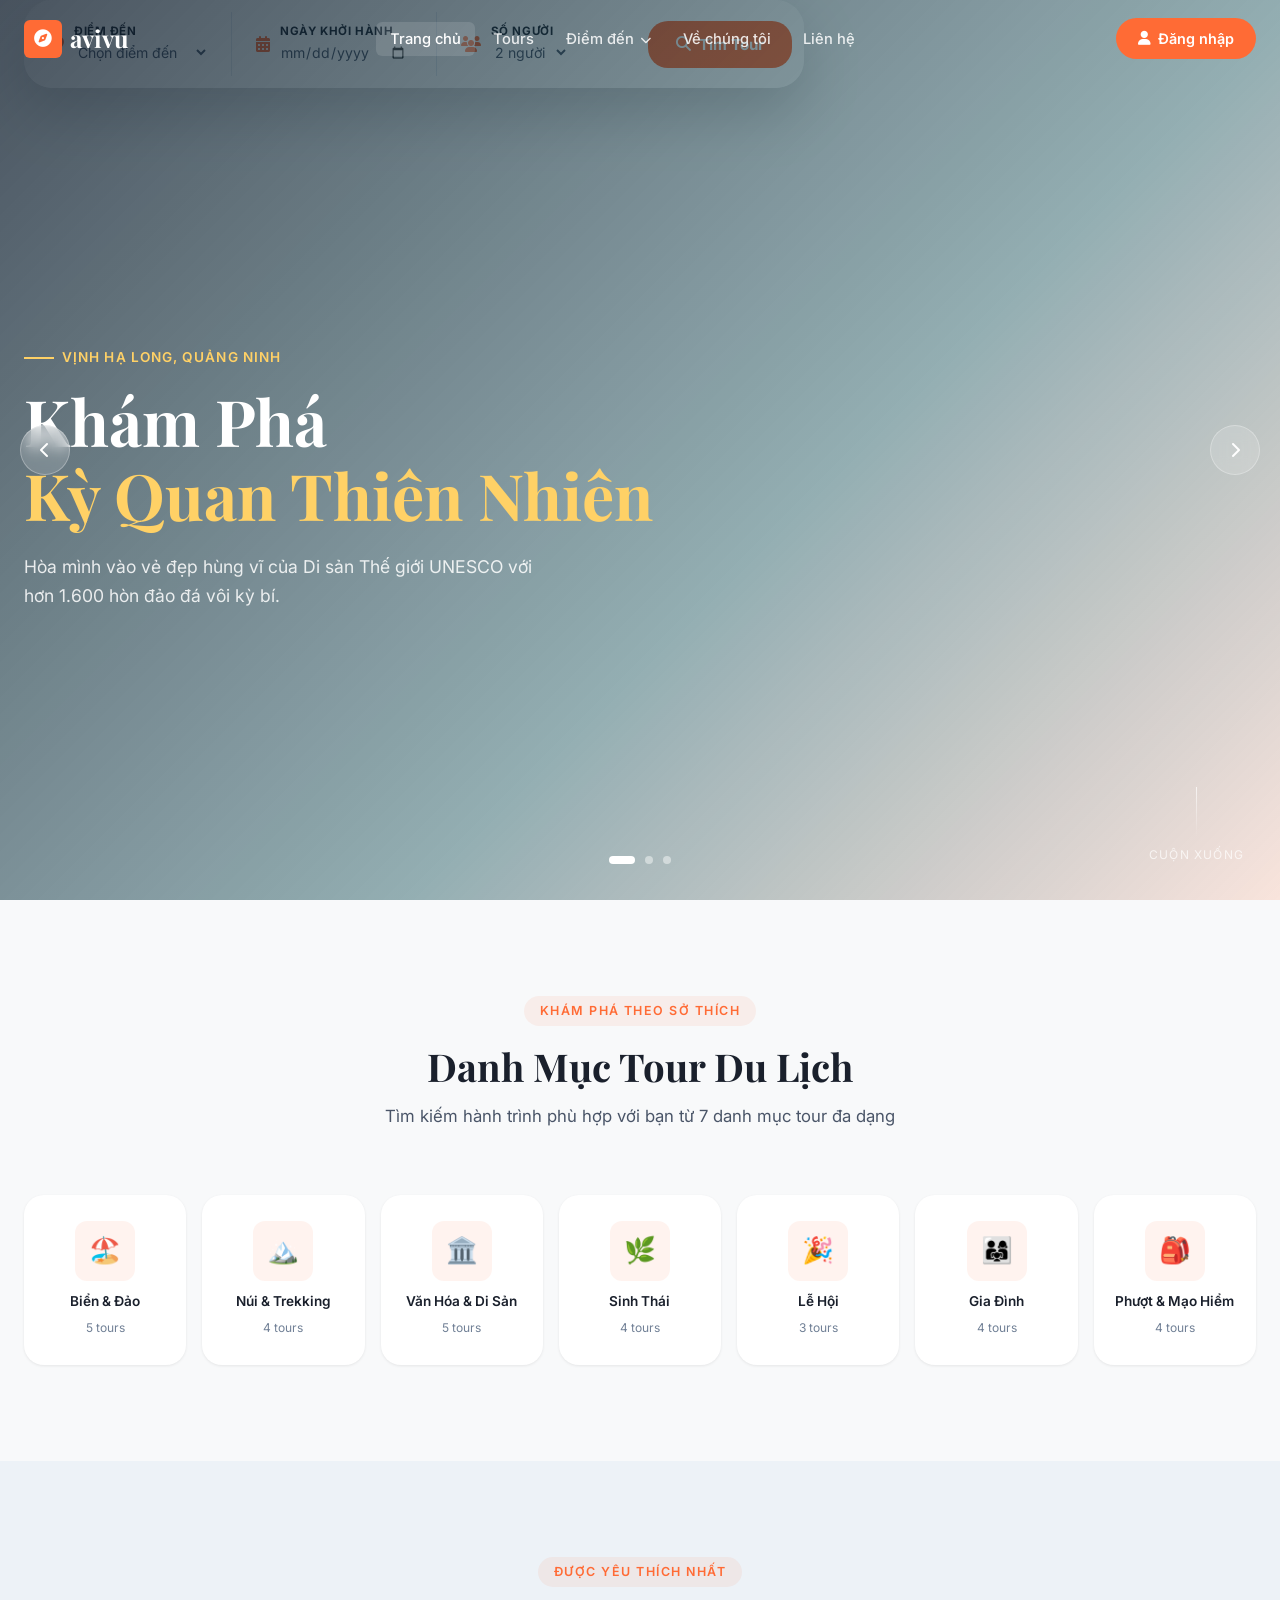
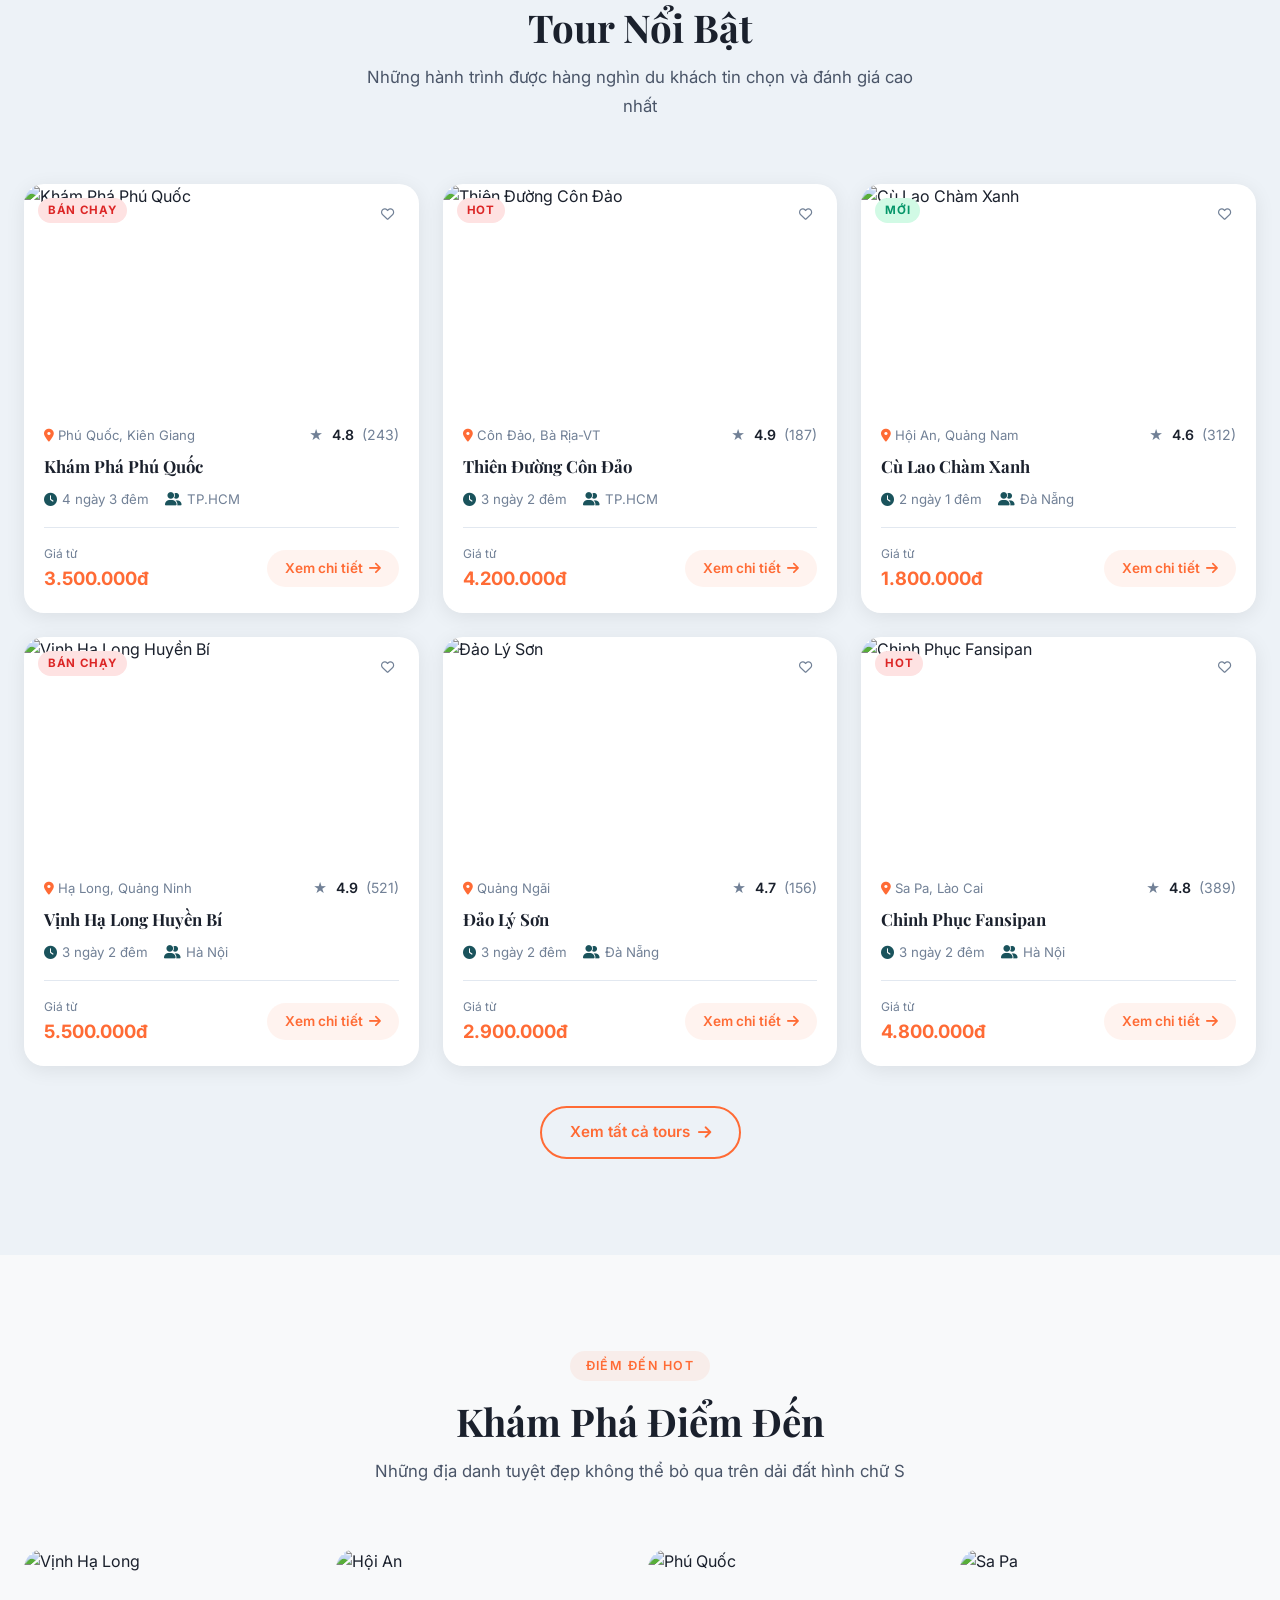
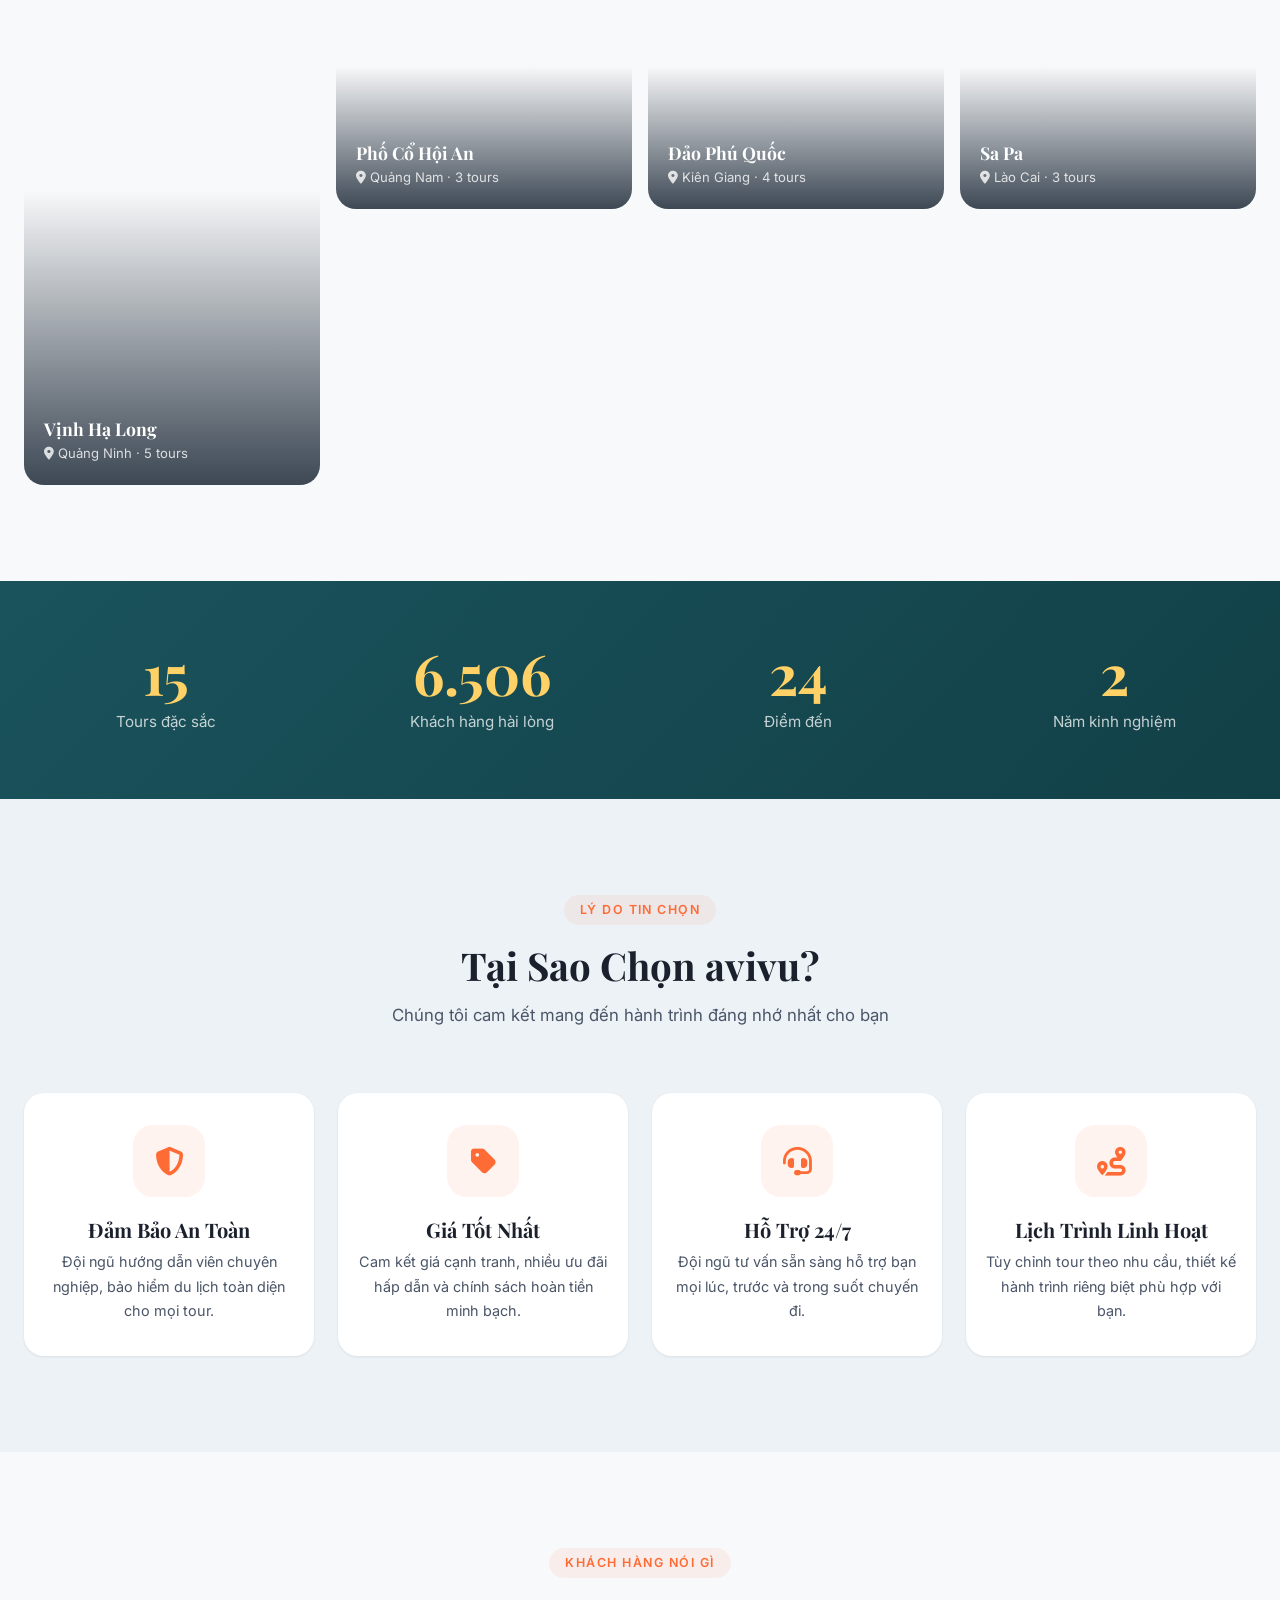
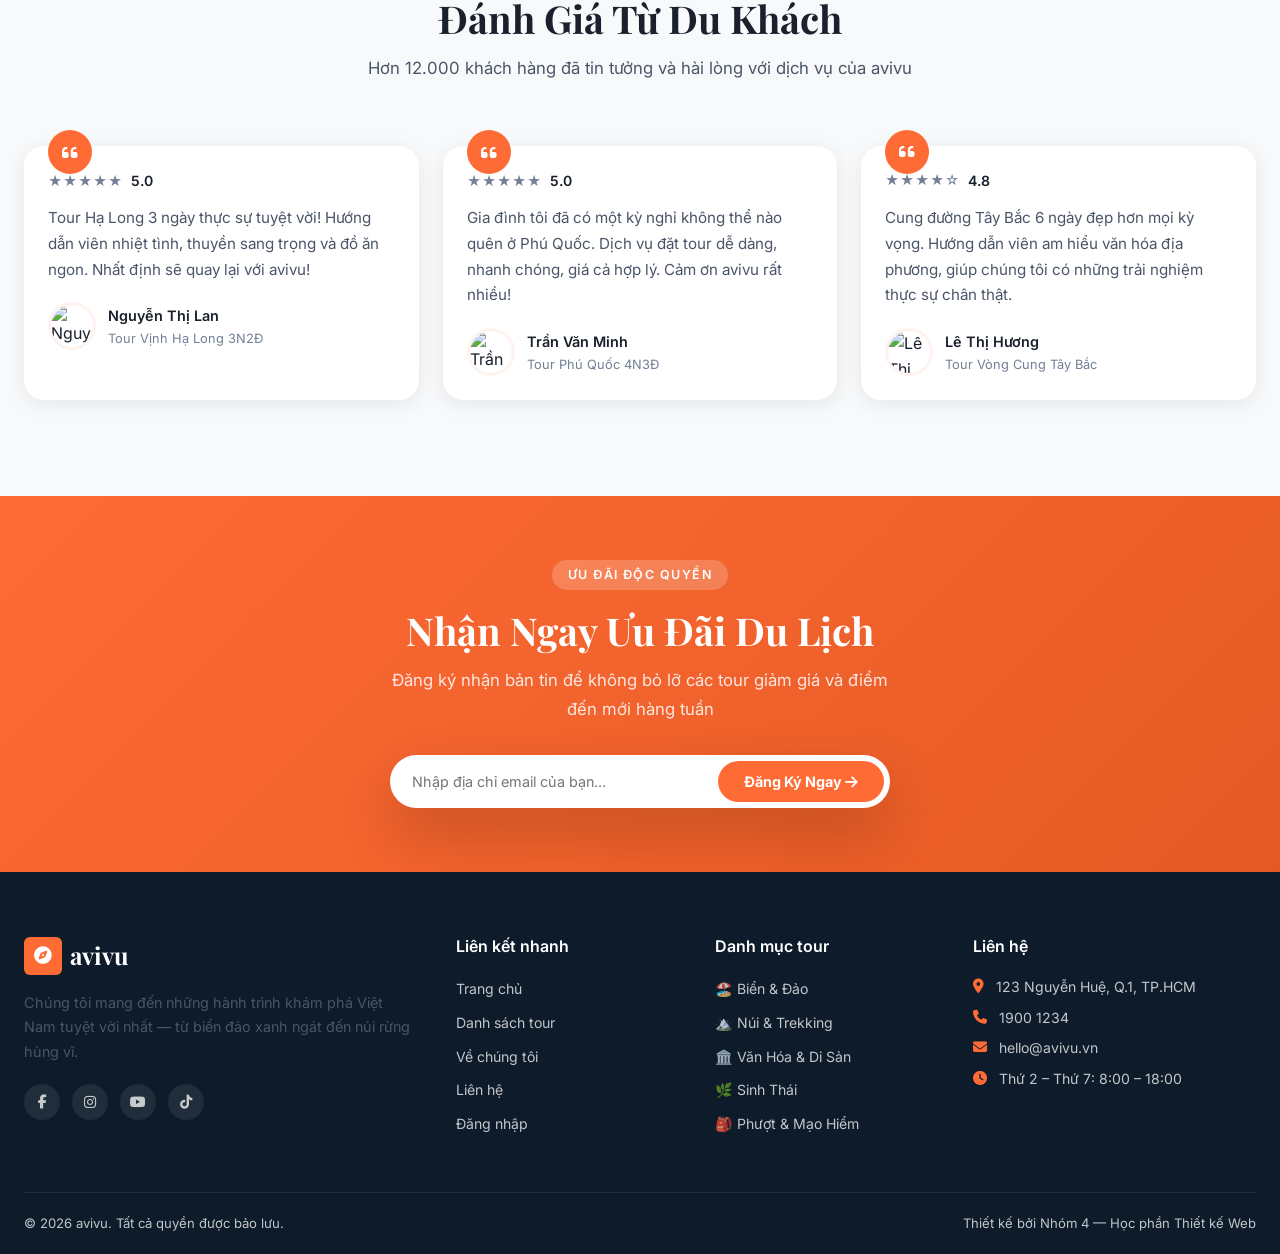
==== commit cc180e10: "feat: update homepage branding and shared styles" ====
--- a/index.html
+++ b/index.html
@@ -3,8 +3,8 @@
 <head>
   <meta charset="UTF-8" />
   <meta name="viewport" content="width=device-width, initial-scale=1.0" />
-  <meta name="description" content="AVIVU - Khám phá Việt Nam với những tour du lịch tuyệt vời. Biển đảo, núi rừng, văn hóa, sinh thái và nhiều hơn nữa." />
-  <title>AVIVU — Khám Phá Việt Nam</title>
+  <meta name="description" content="avivu - Khám phá Việt Nam với những tour du lịch tuyệt vời. Biển đảo, núi rừng, văn hóa, sinh thái và nhiều hơn nữa." />
+  <title>avivu — Khám Phá Việt Nam</title>
 
   <!-- Google Fonts -->
   <link rel="preconnect" href="https://fonts.googleapis.com" />
@@ -32,9 +32,9 @@
     <div class="container">
       <div class="navbar-inner">
 
-        <a href="index.html" class="logo">
+        <a href="index.html" class="logo" aria-label="avivu - Trang chủ">
           <span class="logo-icon"><i class="fas fa-compass"></i></span>
-          <span class="logo-text">Avi<span>vu</span></span>
+          <span class="logo-text">avivu</span>
         </a>
 
         <ul class="nav-links" id="navLinks">
@@ -180,43 +180,43 @@
       </div>
       <div class="categories-grid" data-aos="fade-up" data-aos-delay="100">
 
-        <div class="category-card" onclick="goToTours('bien-dao')">
+        <div class="category-card" onclick="goToTours('beach')">
           <div class="category-icon">🏖️</div>
           <h4>Biển & Đảo</h4>
           <small>5 tours</small>
         </div>
 
-        <div class="category-card" onclick="goToTours('nui-trekking')">
+        <div class="category-card" onclick="goToTours('mountain')">
           <div class="category-icon">🏔️</div>
           <h4>Núi & Trekking</h4>
           <small>4 tours</small>
         </div>
 
-        <div class="category-card" onclick="goToTours('van-hoa')">
+        <div class="category-card" onclick="goToTours('culture')">
           <div class="category-icon">🏛️</div>
           <h4>Văn Hóa & Di Sản</h4>
           <small>5 tours</small>
         </div>
 
-        <div class="category-card" onclick="goToTours('sinh-thai')">
+        <div class="category-card" onclick="goToTours('eco')">
           <div class="category-icon">🌿</div>
           <h4>Sinh Thái</h4>
           <small>4 tours</small>
         </div>
 
-        <div class="category-card" onclick="goToTours('le-hoi')">
+        <div class="category-card" onclick="goToTours('festival')">
           <div class="category-icon">🎉</div>
           <h4>Lễ Hội</h4>
           <small>3 tours</small>
         </div>
 
-        <div class="category-card" onclick="goToTours('gia-dinh')">
+        <div class="category-card" onclick="goToTours('family')">
           <div class="category-icon">👨‍👩‍👧</div>
           <h4>Gia Đình</h4>
           <small>4 tours</small>
         </div>
 
-        <div class="category-card" onclick="goToTours('phuot')">
+        <div class="category-card" onclick="goToTours('adventure')">
           <div class="category-icon">🎒</div>
           <h4>Phượt & Mạo Hiểm</h4>
           <small>4 tours</small>
@@ -336,7 +336,7 @@
     <div class="container">
       <div class="section-header" data-aos="fade-up">
         <span class="section-label">Lý do tin chọn</span>
-        <h2>Tại Sao Chọn AVIVU?</h2>
+        <h2>Tại Sao Chọn avivu?</h2>
         <p>Chúng tôi cam kết mang đến hành trình đáng nhớ nhất cho bạn</p>
       </div>
       <div class="why-grid">
@@ -377,7 +377,7 @@
       <div class="section-header" data-aos="fade-up">
         <span class="section-label">Khách hàng nói gì</span>
         <h2>Đánh Giá Từ Du Khách</h2>
-        <p>Hơn 12.000 khách hàng đã tin tưởng và hài lòng với dịch vụ của AVIVU</p>
+        <p>Hơn 12.000 khách hàng đã tin tưởng và hài lòng với dịch vụ của avivu</p>
       </div>
       <div class="testimonials-grid">
 
@@ -387,7 +387,7 @@
             <span class="stars">★★★★★</span>
             <strong>5.0</strong>
           </div>
-          <p class="testi-text">Tour Hạ Long 3 ngày thực sự tuyệt vời! Hướng dẫn viên nhiệt tình, thuyền sang trọng và đồ ăn ngon. Nhất định sẽ quay lại với AVIVU!</p>
+          <p class="testi-text">Tour Hạ Long 3 ngày thực sự tuyệt vời! Hướng dẫn viên nhiệt tình, thuyền sang trọng và đồ ăn ngon. Nhất định sẽ quay lại với avivu!</p>
           <div class="testi-author">
             <img class="testi-avatar" src="https://i.pravatar.cc/100?img=1" alt="Nguyễn Thị Lan" />
             <div>
@@ -403,7 +403,7 @@
             <span class="stars">★★★★★</span>
             <strong>5.0</strong>
           </div>
-          <p class="testi-text">Gia đình tôi đã có một kỳ nghỉ không thể nào quên ở Phú Quốc. Dịch vụ đặt tour dễ dàng, nhanh chóng, giá cả hợp lý. Cảm ơn AVIVU rất nhiều!</p>
+          <p class="testi-text">Gia đình tôi đã có một kỳ nghỉ không thể nào quên ở Phú Quốc. Dịch vụ đặt tour dễ dàng, nhanh chóng, giá cả hợp lý. Cảm ơn avivu rất nhiều!</p>
           <div class="testi-author">
             <img class="testi-avatar" src="https://i.pravatar.cc/100?img=5" alt="Trần Văn Minh" />
             <div>
@@ -459,9 +459,9 @@
 
         <!-- Brand -->
         <div class="footer-brand">
-          <a href="index.html" class="logo">
+          <a href="index.html" class="logo" aria-label="avivu - Trang chủ">
             <span class="logo-icon"><i class="fas fa-compass"></i></span>
-            <span class="logo-text">Avi<span>vu</span></span>
+            <span class="logo-text">avivu</span>
           </a>
           <p>Chúng tôi mang đến những hành trình khám phá Việt Nam tuyệt vời nhất — từ biển đảo xanh ngát đến núi rừng hùng vĩ.</p>
           <div class="social-links">
@@ -488,11 +488,11 @@
         <div class="footer-col">
           <h4>Danh mục tour</h4>
           <ul>
-            <li><a href="pages/tours.html?cat=bien-dao">🏖️ Biển & Đảo</a></li>
-            <li><a href="pages/tours.html?cat=nui-trekking">🏔️ Núi & Trekking</a></li>
-            <li><a href="pages/tours.html?cat=van-hoa">🏛️ Văn Hóa & Di Sản</a></li>
-            <li><a href="pages/tours.html?cat=sinh-thai">🌿 Sinh Thái</a></li>
-            <li><a href="pages/tours.html?cat=phuot">🎒 Phượt & Mạo Hiểm</a></li>
+            <li><a href="pages/tours.html?cat=beach">🏖️ Biển & Đảo</a></li>
+            <li><a href="pages/tours.html?cat=mountain">🏔️ Núi & Trekking</a></li>
+            <li><a href="pages/tours.html?cat=culture">🏛️ Văn Hóa & Di Sản</a></li>
+            <li><a href="pages/tours.html?cat=eco">🌿 Sinh Thái</a></li>
+            <li><a href="pages/tours.html?cat=adventure">🎒 Phượt & Mạo Hiểm</a></li>
           </ul>
         </div>
 
@@ -502,7 +502,7 @@
           <ul class="footer-contact">
             <li><i class="fas fa-map-marker-alt"></i><span>123 Nguyễn Huệ, Q.1, TP.HCM</span></li>
             <li><i class="fas fa-phone"></i><span>1900 1234</span></li>
-            <li><i class="fas fa-envelope"></i><span>hello@AVIVU.vn</span></li>
+            <li><i class="fas fa-envelope"></i><span>hello@avivu.vn</span></li>
             <li><i class="fas fa-clock"></i><span>Thứ 2 – Thứ 7: 8:00 – 18:00</span></li>
           </ul>
         </div>
@@ -510,7 +510,7 @@
       </div>
 
       <div class="footer-bottom">
-        <span>© 2025 AVIVU. Tất cả quyền được bảo lưu.</span>
+        <span>© 2026 avivu. Tất cả quyền được bảo lưu.</span>
         <span>Thiết kế bởi Nhóm 4 — Học phần Thiết kế Web</span>
       </div>
     </div>
--- a/css/components.css
+++ b/css/components.css
@@ -446,4 +446,196 @@
   justify-content: space-between;
   padding: var(--sp-5) 0;
   font-size: 0.82rem;
-}+}
+
+/* Contact & About page utilities */
+.contact-grid, .about-grid, .team-grid, .timeline {
+  display: grid;
+  gap: var(--sp-8);
+}
+
+.contact-grid {
+  grid-template-columns: 1.1fr 0.9fr;
+}
+
+.about-grid {
+  grid-template-columns: 1.3fr 0.9fr;
+  align-items: start;
+}
+
+.team-grid {
+  grid-template-columns: repeat(4, minmax(220px, 1fr));
+}
+
+.timeline {
+  grid-template-columns: repeat(2, minmax(0, 1fr));
+}
+
+.contact-card, .about-vision-card, .team-card, .timeline-item {
+  background: var(--surface);
+  border-radius: var(--r-lg);
+  padding: var(--sp-8);
+  box-shadow: var(--shadow-sm);
+}
+
+.contact-card h3, .about-vision-card h3, .team-card h3, .timeline-item h4 {
+  margin-top: 0;
+  color: var(--secondary);
+}
+
+.contact-info-list {
+  list-style: none;
+  margin: 0;
+  padding: 0;
+  display: grid;
+  gap: var(--sp-4);
+}
+
+.contact-info-item {
+  display: flex;
+  gap: var(--sp-3);
+  align-items: flex-start;
+}
+
+.contact-info-item i {
+  color: var(--primary);
+  font-size: 1.2rem;
+  min-width: 32px;
+  margin-top: 4px;
+}
+
+.map-frame {
+  width: 100%;
+  border: 0;
+  border-radius: var(--r-lg);
+  min-height: 300px;
+  box-shadow: var(--shadow-sm);
+}
+
+.contact-form {
+  display: grid;
+  gap: var(--sp-4);
+}
+
+.form-field label {
+  display: block;
+  margin-bottom: 0.75rem;
+  font-weight: 600;
+  color: var(--text-secondary);
+}
+
+.form-field input,
+.form-field textarea {
+  width: 100%;
+  padding: 1rem 1.1rem;
+  border-radius: var(--r-md);
+  border: 1px solid var(--border);
+  background: var(--bg);
+  color: var(--text);
+  font-family: inherit;
+  font-size: 0.95rem;
+}
+
+.form-field textarea {
+  min-height: 160px;
+  resize: vertical;
+}
+
+.form-field input:focus,
+.form-field textarea:focus {
+  outline: none;
+  border-color: var(--primary);
+  box-shadow: 0 0 0 4px rgba(255, 107, 53, 0.12);
+}
+
+.form-error,
+.form-success {
+  display: none;
+  border-radius: var(--r-md);
+  padding: 1rem 1.1rem;
+  font-size: 0.95rem;
+}
+
+.form-error {
+  background: rgba(254, 226, 226, 0.7);
+  border: 1px solid rgba(220, 38, 38, 0.18);
+  color: #B91C1C;
+}
+
+.form-success {
+  background: rgba(220, 248, 220, 0.7);
+  border: 1px solid rgba(16, 185, 129, 0.2);
+  color: #166534;
+}
+
+.about-vision-card ul {
+  list-style: none;
+  padding: 0;
+  margin: var(--sp-5) 0 0;
+  display: grid;
+  gap: 0.85rem;
+}
+
+.about-vision-card ul li {
+  position: relative;
+  padding-left: 1.8rem;
+  color: var(--text-secondary);
+}
+
+.about-vision-card ul li::before {
+  content: '✓';
+  position: absolute;
+  left: 0;
+  top: 0.1rem;
+  color: var(--primary);
+}
+
+.team-avatar {
+  width: 80px;
+  height: 80px;
+  border-radius: 50%;
+  display: grid;
+  place-items: center;
+  background: var(--primary-bg);
+  color: var(--primary);
+  font-size: 1.8rem;
+  margin-bottom: var(--sp-4);
+}
+
+.team-card span {
+  display: inline-block;
+  margin-bottom: var(--sp-3);
+  color: var(--text-muted);
+}
+
+.team-card p {
+  margin: 0;
+  color: var(--text-secondary);
+}
+
+.timeline-item span {
+  display: inline-flex;
+  align-items: center;
+  justify-content: center;
+  width: 56px;
+  height: 56px;
+  border-radius: 50%;
+  background: var(--primary-bg);
+  color: var(--primary);
+  font-weight: 700;
+  margin-bottom: var(--sp-4);
+}
+
+.timeline-item p {
+  margin: 0;
+  color: var(--text-secondary);
+}
+
+@media (max-width: 1024px) {
+  .contact-grid,
+  .about-grid,
+  .team-grid,
+  .timeline {
+    grid-template-columns: 1fr;
+  }
+}
--- a/css/responsive.css
+++ b/css/responsive.css
@@ -22,6 +22,9 @@
 @media (max-width: 768px) {
   .nav-links        { display: none; }
   .hamburger        { display: flex; }
+  .logo-icon        { width: 36px; height: 36px; border-radius: 10px; }
+  .logo-text        { font-size: 1.45rem; }
+
 
   /* Mobile menu open */
   .nav-links.open {
@@ -58,6 +61,11 @@
 /* ── SMALL MOBILE (≤ 480px) ─────────────────── */
 @media (max-width: 480px) {
   :root { --container-pad: 16px; }
+
+  .logo             { gap: 8px; }
+  .logo-icon        { width: 34px; height: 34px; font-size: 0.95rem; }
+  .logo-text        { font-size: 1.32rem; }
+  .btn-login        { padding: 8px 14px; font-size: 0.82rem; }
   .categories-grid { grid-template-columns: repeat(2, 1fr); }
   .stats-grid      { grid-template-columns: 1fr; }
   .section         { padding: var(--sp-12) 0; }
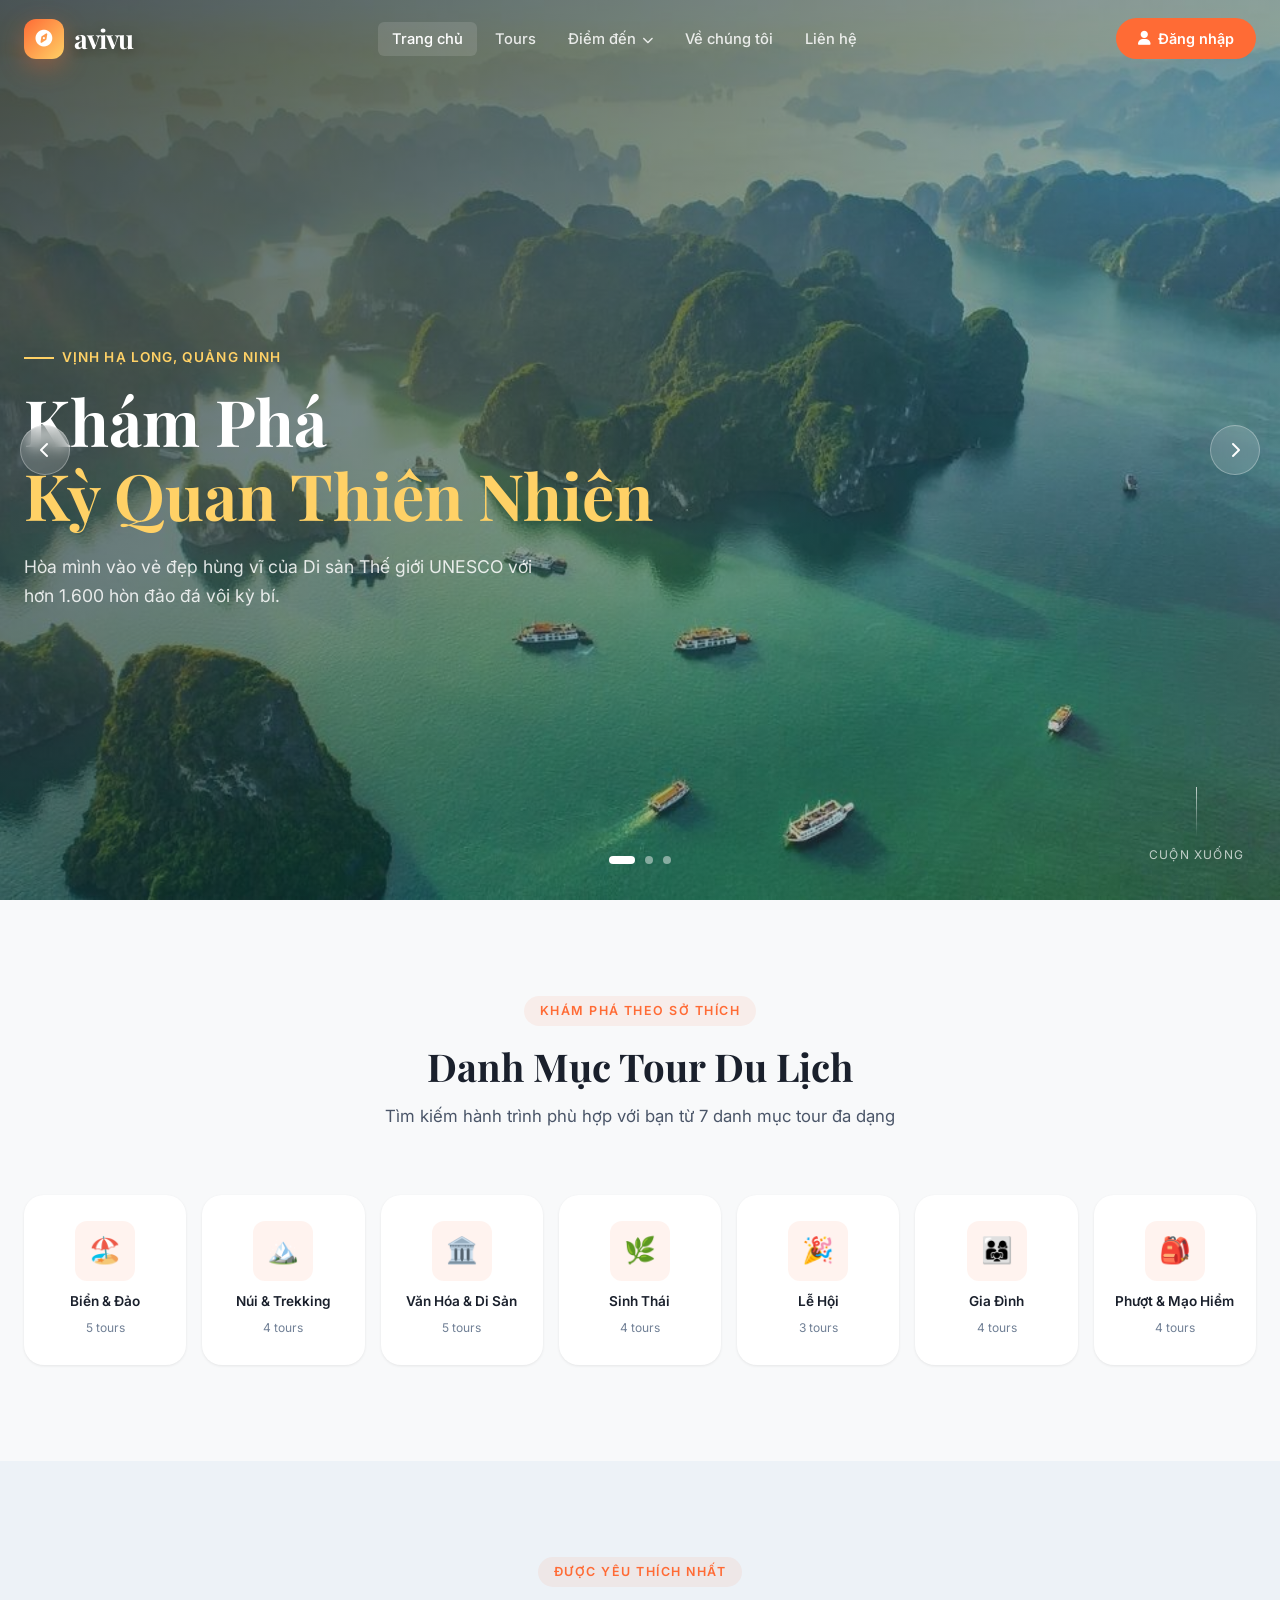
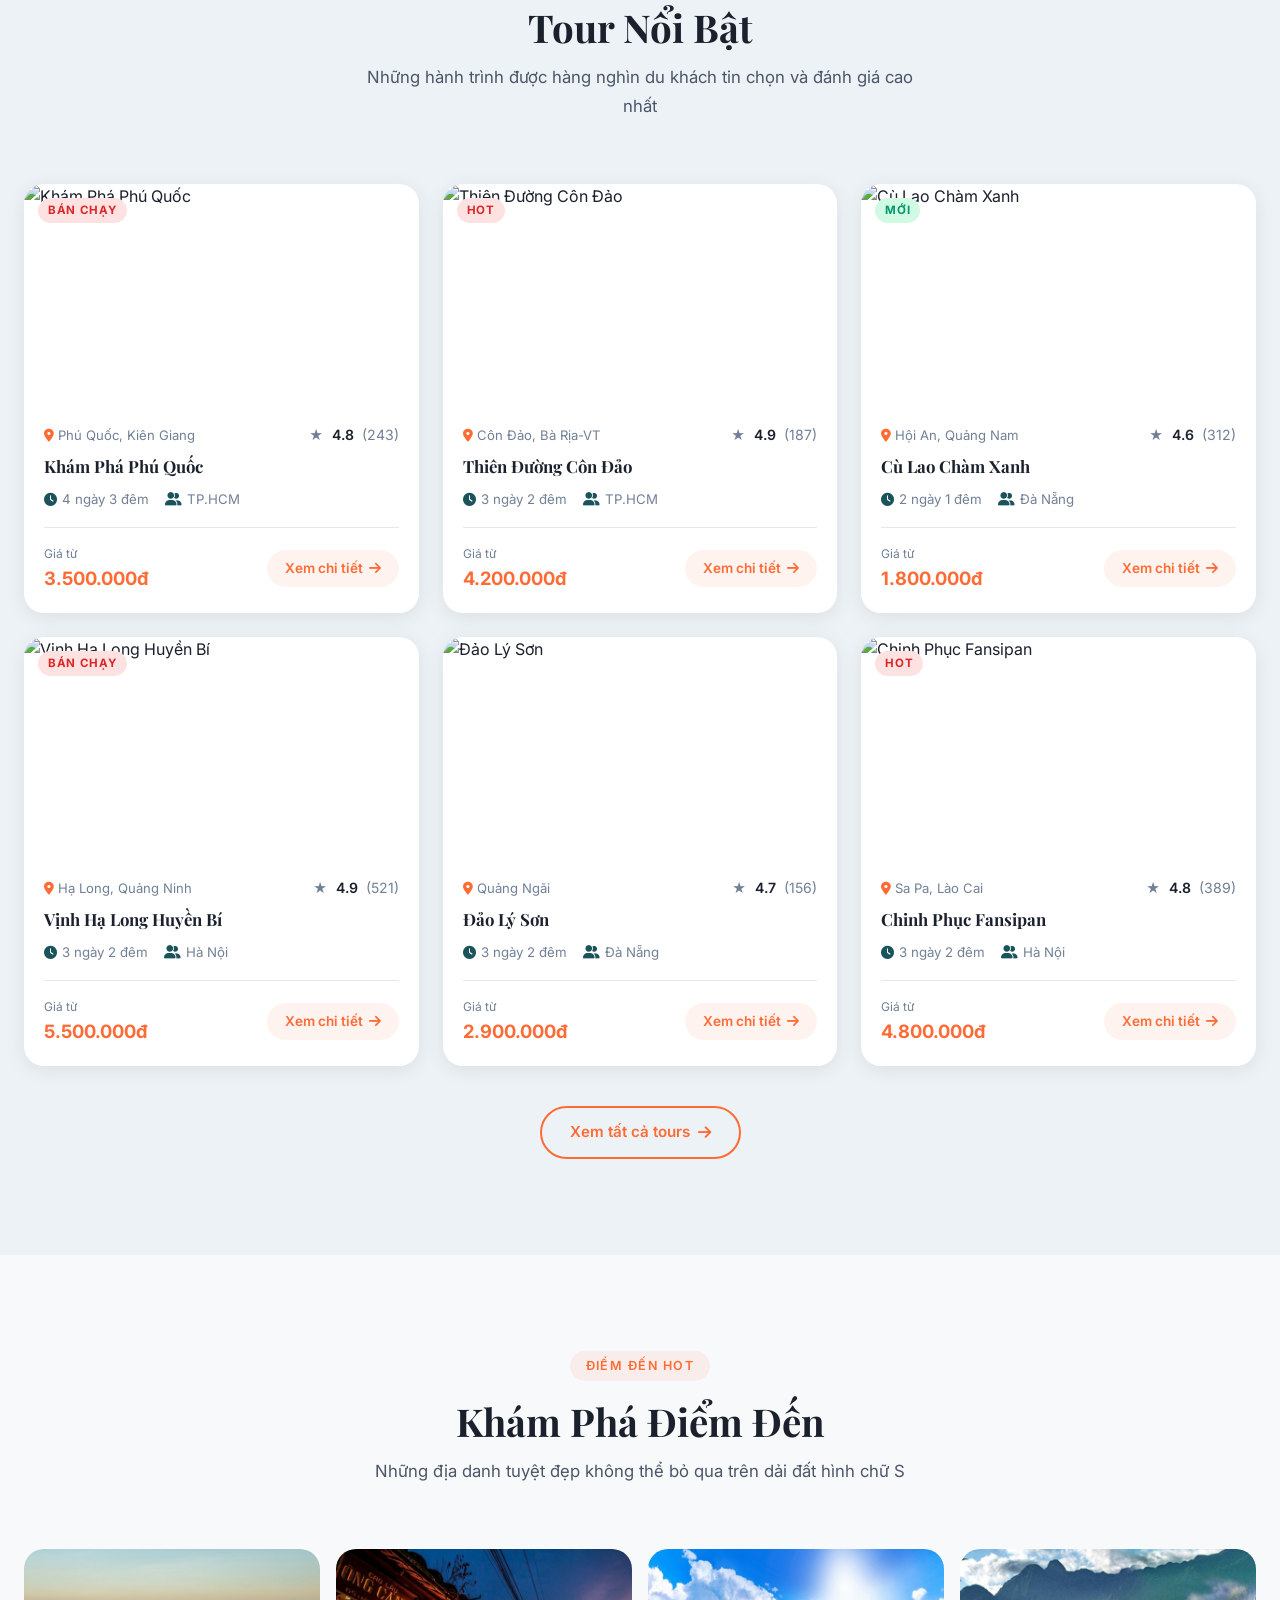
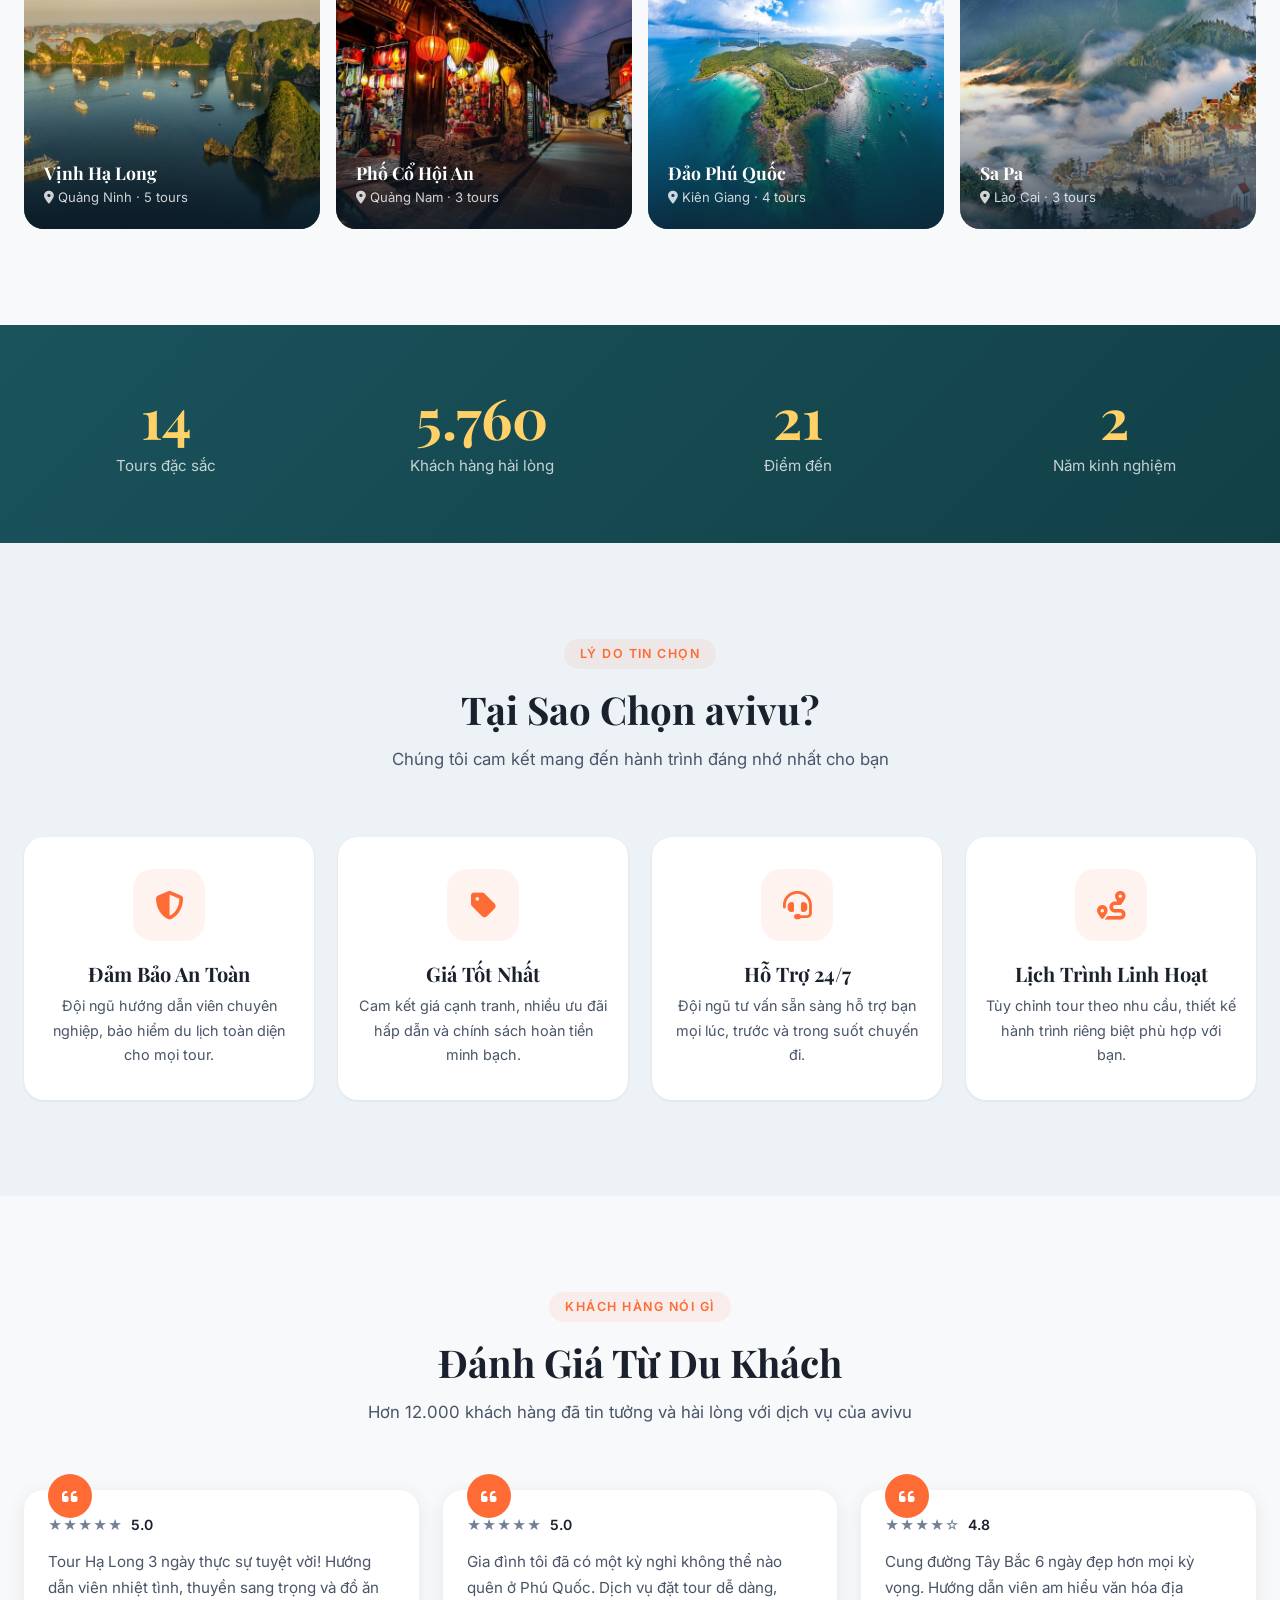
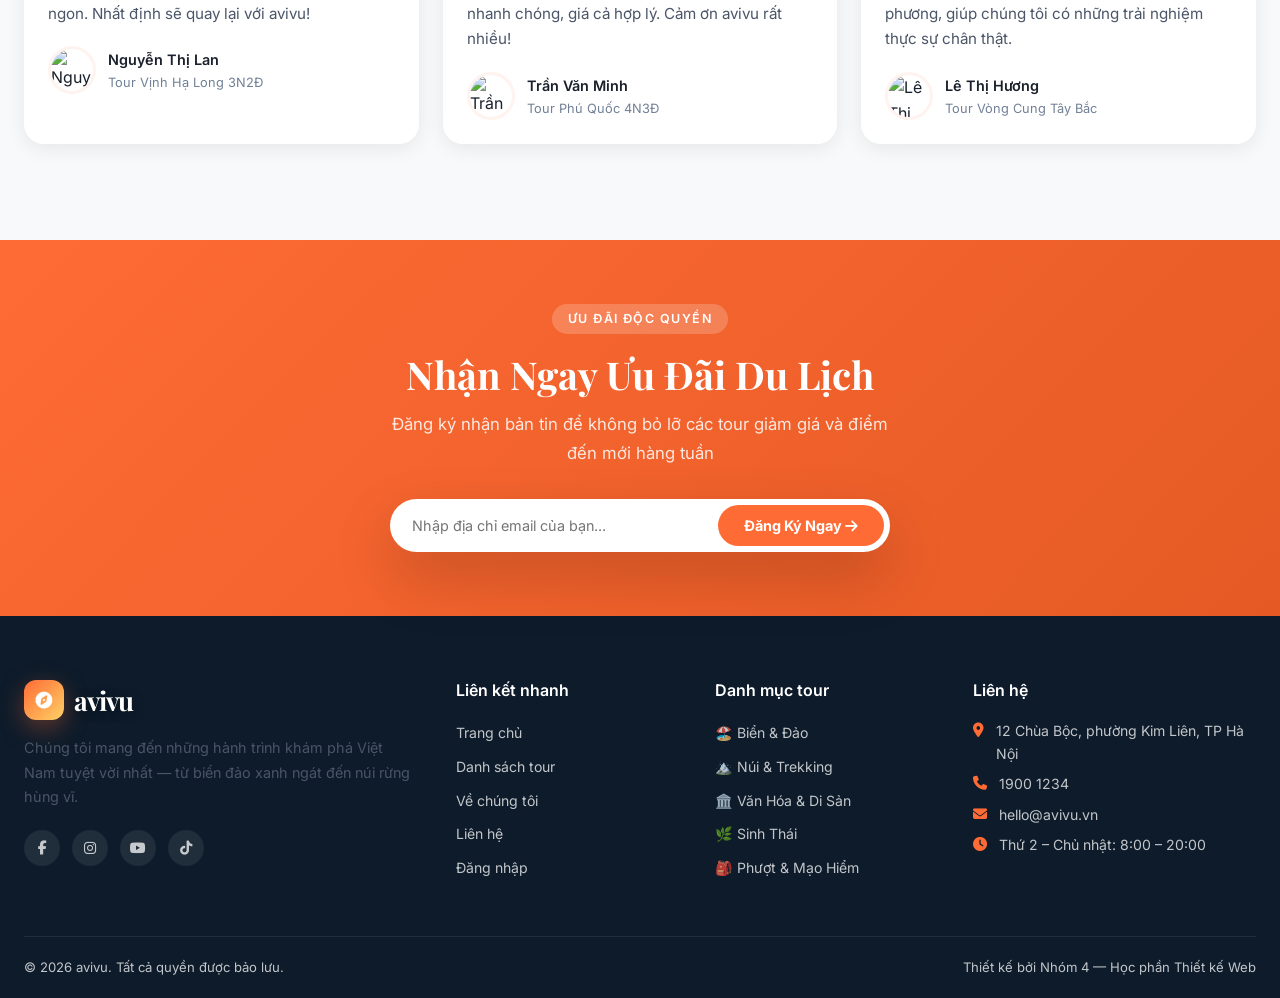
==== commit 5ea0c802: "feat: da sua lai homepage va trang tours + folder quan ly anh? nhe" ====
--- a/index.html
+++ b/index.html
@@ -1,533 +1,672 @@
-<!DOCTYPE html>
+<!doctype html>
 <html lang="vi">
-<head>
-  <meta charset="UTF-8" />
-  <meta name="viewport" content="width=device-width, initial-scale=1.0" />
-  <meta name="description" content="avivu - Khám phá Việt Nam với những tour du lịch tuyệt vời. Biển đảo, núi rừng, văn hóa, sinh thái và nhiều hơn nữa." />
-  <title>avivu — Khám Phá Việt Nam</title>
-
-  <!-- Google Fonts -->
-  <link rel="preconnect" href="https://fonts.googleapis.com" />
-  <link rel="preconnect" href="https://fonts.gstatic.com" crossorigin />
-  <link href="https://fonts.googleapis.com/css2?family=Playfair+Display:ital,wght@0,400;0,600;0,700;1,400&family=Inter:wght@300;400;500;600;700&display=swap" rel="stylesheet" />
-
-  <!-- Font Awesome -->
-  <link rel="stylesheet" href="https://cdnjs.cloudflare.com/ajax/libs/font-awesome/6.5.0/css/all.min.css" />
-
-  <!-- AOS Scroll Animations -->
-  <link rel="stylesheet" href="https://unpkg.com/aos@2.3.4/dist/aos.css" />
-
-  <!-- CSS -->
-  <link rel="stylesheet" href="css/global.css" />
-  <link rel="stylesheet" href="css/components.css" />
-  <link rel="stylesheet" href="css/home.css" />
-  <link rel="stylesheet" href="css/responsive.css" />
-</head>
-<body>
-
-  <!-- ================================================
+  <head>
+    <meta charset="UTF-8" />
+    <meta name="viewport" content="width=device-width, initial-scale=1.0" />
+    <meta
+      name="description"
+      content="avivu - Khám phá Việt Nam với những tour du lịch tuyệt vời. Biển đảo, núi rừng, văn hóa, sinh thái và nhiều hơn nữa."
+    />
+    <title>avivu — Khám Phá Việt Nam</title>
+
+    <!-- Google Fonts -->
+    <link rel="preconnect" href="https://fonts.googleapis.com" />
+    <link rel="preconnect" href="https://fonts.gstatic.com" crossorigin />
+    <link
+      href="https://fonts.googleapis.com/css2?family=Playfair+Display:ital,wght@0,400;0,600;0,700;1,400&family=Inter:wght@300;400;500;600;700&display=swap"
+      rel="stylesheet"
+    />
+
+    <!-- Font Awesome -->
+    <link
+      rel="stylesheet"
+      href="https://cdnjs.cloudflare.com/ajax/libs/font-awesome/6.5.0/css/all.min.css"
+    />
+
+    <!-- AOS Scroll Animations -->
+    <link rel="stylesheet" href="https://unpkg.com/aos@2.3.4/dist/aos.css" />
+
+    <!-- CSS -->
+    <link rel="stylesheet" href="css/global.css" />
+    <link rel="stylesheet" href="css/components.css" />
+    <link rel="stylesheet" href="css/home.css" />
+    <link rel="stylesheet" href="css/responsive.css" />
+  </head>
+
+  <body>
+    <!-- ================================================
        NAVBAR
        ================================================ -->
-  <nav class="navbar" id="navbar">
-    <div class="container">
-      <div class="navbar-inner">
-
-        <a href="index.html" class="logo" aria-label="avivu - Trang chủ">
-          <span class="logo-icon"><i class="fas fa-compass"></i></span>
-          <span class="logo-text">avivu</span>
-        </a>
-
-        <ul class="nav-links" id="navLinks">
-          <li><a href="index.html" class="nav-link active">Trang chủ</a></li>
-          <li><a href="pages/tours.html" class="nav-link">Tours</a></li>
-          <li class="dropdown">
-            <a href="#" class="nav-link">Điểm đến <i class="fas fa-chevron-down"></i></a>
-            <ul class="dropdown-menu">
-              <li><a href="pages/tours.html?region=north">Miền Bắc</a></li>
-              <li><a href="pages/tours.html?region=central">Miền Trung</a></li>
-              <li><a href="pages/tours.html?region=south">Miền Nam</a></li>
-            </ul>
-          </li>
-          <li><a href="pages/about.html" class="nav-link">Về chúng tôi</a></li>
-          <li><a href="pages/contact.html" class="nav-link">Liên hệ</a></li>
-        </ul>
-
-        <div class="nav-actions">
-          <a href="pages/login.html" class="btn-login" id="loginBtn">
-            <i class="fas fa-user"></i> Đăng nhập
-          </a>
-          <button class="hamburger" id="hamburger" aria-label="Mở menu">
-            <span></span><span></span><span></span>
-          </button>
-        </div>
-
-      </div>
-    </div>
-  </nav>
-
-  <!-- ================================================
-       HERO SECTION — Slider 3 slide
-       ================================================ -->
-  <section class="hero" id="hero">
-
-    <!-- Slide 1: Ha Long -->
-    <div class="hero-slide active" style="background-image:url('https://images.unsplash.com/photo-1528360983277-13d401cdc186?w=1920&q=85')">
-      <div class="slide-overlay"></div>
-      <div class="slide-content container">
-        <span class="slide-label">Vịnh Hạ Long, Quảng Ninh</span>
-        <h1>Khám Phá <br><em>Kỳ Quan Thiên Nhiên</em></h1>
-        <p>Hòa mình vào vẻ đẹp hùng vĩ của Di sản Thế giới UNESCO với hơn 1.600 hòn đảo đá vôi kỳ bí.</p>
-      </div>
-    </div>
-
-    <!-- Slide 2: Hoi An -->
-    <div class="hero-slide" style="background-image:url('https://images.unsplash.com/photo-1559592413-7cec4d0cae2b?w=1920&q=85')">
-      <div class="slide-overlay"></div>
-      <div class="slide-content container">
-        <span class="slide-label">Phố Cổ Hội An, Quảng Nam</span>
-        <h1>Đắm Chìm Trong <br><em>Văn Hóa Cổ Kính</em></h1>
-        <p>Ánh đèn lồng lung linh soi sáng những con phố cổ trầm mặc với hơn 400 năm lịch sử.</p>
-      </div>
-    </div>
-
-    <!-- Slide 3: Sapa -->
-    <div class="hero-slide" style="background-image:url('https://images.unsplash.com/photo-1506905925346-21bda4d32df4?w=1920&q=85')">
-      <div class="slide-overlay"></div>
-      <div class="slide-content container">
-        <span class="slide-label">Sa Pa, Lào Cai</span>
-        <h1>Chinh Phục <br><em>Những Đỉnh Cao</em></h1>
-        <p>Băng qua những thửa ruộng bậc thang xanh mướt, chạm tay vào mây trời ở nơi 3.143 mét.</p>
-      </div>
-    </div>
-
-    <!-- Search Bar (trên tất cả slide) -->
-    <div class="hero-search-wrap">
-      <div class="container">
-        <form class="hero-search" id="heroSearchForm">
-          <div class="search-field">
-            <i class="fas fa-map-marker-alt"></i>
-            <div>
-              <label for="searchDest">Điểm đến</label>
-              <select id="searchDest">
-                <option value="">Chọn điểm đến</option>
-                <option>Vịnh Hạ Long</option>
-                <option>Phú Quốc</option>
-                <option>Đà Nẵng - Hội An</option>
-                <option>Sa Pa</option>
-                <option>Côn Đảo</option>
-                <option>Đà Lạt</option>
-                <option>Nha Trang</option>
-              </select>
-            </div>
-          </div>
-          <div class="search-field">
-            <i class="fas fa-calendar-alt"></i>
-            <div>
-              <label for="searchDate">Ngày khởi hành</label>
-              <input type="date" id="searchDate" />
-            </div>
-          </div>
-          <div class="search-field">
-            <i class="fas fa-users"></i>
-            <div>
-              <label for="searchGuests">Số người</label>
-              <select id="searchGuests">
-                <option value="1">1 người</option>
-                <option value="2" selected>2 người</option>
-                <option value="3">3 người</option>
-                <option value="4">4 người</option>
-                <option value="5">5+ người</option>
-              </select>
-            </div>
-          </div>
-          <button type="submit" class="btn-search">
-            <i class="fas fa-search"></i> Tìm Tour
-          </button>
-        </form>
-      </div>
-    </div>
-
-    <!-- Dots -->
-    <div class="hero-dots" id="heroDots">
-      <button class="hero-dot active" data-index="0" aria-label="Slide 1"></button>
-      <button class="hero-dot" data-index="1" aria-label="Slide 2"></button>
-      <button class="hero-dot" data-index="2" aria-label="Slide 3"></button>
-    </div>
-
-    <!-- Arrows -->
-    <div class="hero-arrows">
-      <button class="hero-arrow" id="heroPrev" aria-label="Slide trước"><i class="fas fa-chevron-left"></i></button>
-      <button class="hero-arrow" id="heroNext" aria-label="Slide sau"><i class="fas fa-chevron-right"></i></button>
-    </div>
-
-    <!-- Scroll indicator -->
-    <div class="hero-scroll">
-      <div class="scroll-line"></div>
-      <span>Cuộn xuống</span>
-    </div>
-
-  </section>
-
-  <!-- ================================================
-       DANH MỤC TOUR
-       ================================================ -->
-  <section class="section" id="categories">
-    <div class="container">
-      <div class="section-header" data-aos="fade-up">
-        <span class="section-label">Khám phá theo sở thích</span>
-        <h2>Danh Mục Tour Du Lịch</h2>
-        <p>Tìm kiếm hành trình phù hợp với bạn từ 7 danh mục tour đa dạng</p>
-      </div>
-      <div class="categories-grid" data-aos="fade-up" data-aos-delay="100">
-
-        <div class="category-card" onclick="goToTours('beach')">
-          <div class="category-icon">🏖️</div>
-          <h4>Biển & Đảo</h4>
-          <small>5 tours</small>
-        </div>
-
-        <div class="category-card" onclick="goToTours('mountain')">
-          <div class="category-icon">🏔️</div>
-          <h4>Núi & Trekking</h4>
-          <small>4 tours</small>
-        </div>
-
-        <div class="category-card" onclick="goToTours('culture')">
-          <div class="category-icon">🏛️</div>
-          <h4>Văn Hóa & Di Sản</h4>
-          <small>5 tours</small>
-        </div>
-
-        <div class="category-card" onclick="goToTours('eco')">
-          <div class="category-icon">🌿</div>
-          <h4>Sinh Thái</h4>
-          <small>4 tours</small>
-        </div>
-
-        <div class="category-card" onclick="goToTours('festival')">
-          <div class="category-icon">🎉</div>
-          <h4>Lễ Hội</h4>
-          <small>3 tours</small>
-        </div>
-
-        <div class="category-card" onclick="goToTours('family')">
-          <div class="category-icon">👨‍👩‍👧</div>
-          <h4>Gia Đình</h4>
-          <small>4 tours</small>
-        </div>
-
-        <div class="category-card" onclick="goToTours('adventure')">
-          <div class="category-icon">🎒</div>
-          <h4>Phượt & Mạo Hiểm</h4>
-          <small>4 tours</small>
-        </div>
-
-      </div>
-    </div>
-  </section>
-
-  <!-- ================================================
-       TOUR NỔI BẬT
-       ================================================ -->
-  <section class="section section-alt" id="featured-tours">
-    <div class="container">
-      <div class="section-header" data-aos="fade-up">
-        <span class="section-label">Được yêu thích nhất</span>
-        <h2>Tour Nổi Bật</h2>
-        <p>Những hành trình được hàng nghìn du khách tin chọn và đánh giá cao nhất</p>
-      </div>
-
-      <div class="tours-grid" id="featuredToursGrid">
-        <!-- Tour cards được render bởi JS (main.js) từ tours-data.js -->
-        <!-- Xem js/data/tours-data.js để biết cấu trúc dữ liệu -->
-      </div>
-
-      <div class="view-all-wrap" data-aos="fade-up">
-        <a href="pages/tours.html" class="btn btn-outline">
-          Xem tất cả tours <i class="fas fa-arrow-right"></i>
-        </a>
-      </div>
-    </div>
-  </section>
-
-  <!-- ================================================
-       ĐIỂM ĐẾN NỔI BẬT
-       ================================================ -->
-  <section class="section" id="destinations">
-    <div class="container">
-      <div class="section-header" data-aos="fade-up">
-        <span class="section-label">Điểm đến hot</span>
-        <h2>Khám Phá Điểm Đến</h2>
-        <p>Những địa danh tuyệt đẹp không thể bỏ qua trên dải đất hình chữ S</p>
-      </div>
-
-      <div class="destinations-grid" data-aos="fade-up" data-aos-delay="100">
-
-        <div class="dest-card">
-          <img src="https://images.unsplash.com/photo-1528360983277-13d401cdc186?w=800&q=80" alt="Vịnh Hạ Long" loading="lazy" />
-          <div class="dest-overlay"></div>
-          <div class="dest-info">
-            <h3>Vịnh Hạ Long</h3>
-            <span><i class="fas fa-map-marker-alt"></i> Quảng Ninh · 5 tours</span>
-          </div>
-        </div>
-
-        <div class="dest-card">
-          <img src="https://images.unsplash.com/photo-1559592413-7cec4d0cae2b?w=600&q=80" alt="Hội An" loading="lazy" />
-          <div class="dest-overlay"></div>
-          <div class="dest-info">
-            <h3>Phố Cổ Hội An</h3>
-            <span><i class="fas fa-map-marker-alt"></i> Quảng Nam · 3 tours</span>
-          </div>
-        </div>
-
-        <div class="dest-card">
-          <img src="https://images.unsplash.com/photo-1537996194471-e657df975ab4?w=600&q=80" alt="Phú Quốc" loading="lazy" />
-          <div class="dest-overlay"></div>
-          <div class="dest-info">
-            <h3>Đảo Phú Quốc</h3>
-            <span><i class="fas fa-map-marker-alt"></i> Kiên Giang · 4 tours</span>
-          </div>
-        </div>
-
-        <div class="dest-card">
-          <img src="https://images.unsplash.com/photo-1506905925346-21bda4d32df4?w=600&q=80" alt="Sa Pa" loading="lazy" />
-          <div class="dest-overlay"></div>
-          <div class="dest-info">
-            <h3>Sa Pa</h3>
-            <span><i class="fas fa-map-marker-alt"></i> Lào Cai · 3 tours</span>
-          </div>
-        </div>
-
-      </div>
-    </div>
-  </section>
-
-  <!-- ================================================
-       THỐNG KÊ
-       ================================================ -->
-  <section class="stats-section" id="stats">
-    <div class="container">
-      <div class="stats-grid">
-        <div class="stat-item" data-aos="fade-up" data-aos-delay="0">
-          <span class="stat-number" data-target="29">0</span>
-          <p>Tours đặc sắc</p>
-        </div>
-        <div class="stat-item" data-aos="fade-up" data-aos-delay="100">
-          <span class="stat-number" data-target="12000">0</span>
-          <p>Khách hàng hài lòng</p>
-        </div>
-        <div class="stat-item" data-aos="fade-up" data-aos-delay="200">
-          <span class="stat-number" data-target="45">0</span>
-          <p>Điểm đến</p>
-        </div>
-        <div class="stat-item" data-aos="fade-up" data-aos-delay="300">
-          <span class="stat-number" data-target="5">0</span>
-          <p>Năm kinh nghiệm</p>
-        </div>
-      </div>
-    </div>
-  </section>
-
-  <!-- ================================================
-       TẠI SAO CHỌN AVIVU
-       ================================================ -->
-  <section class="section section-alt" id="why-us">
-    <div class="container">
-      <div class="section-header" data-aos="fade-up">
-        <span class="section-label">Lý do tin chọn</span>
-        <h2>Tại Sao Chọn avivu?</h2>
-        <p>Chúng tôi cam kết mang đến hành trình đáng nhớ nhất cho bạn</p>
-      </div>
-      <div class="why-grid">
-
-        <div class="why-card" data-aos="fade-up" data-aos-delay="0">
-          <div class="why-icon"><i class="fas fa-shield-alt"></i></div>
-          <h4>Đảm Bảo An Toàn</h4>
-          <p>Đội ngũ hướng dẫn viên chuyên nghiệp, bảo hiểm du lịch toàn diện cho mọi tour.</p>
-        </div>
-
-        <div class="why-card" data-aos="fade-up" data-aos-delay="100">
-          <div class="why-icon"><i class="fas fa-tag"></i></div>
-          <h4>Giá Tốt Nhất</h4>
-          <p>Cam kết giá cạnh tranh, nhiều ưu đãi hấp dẫn và chính sách hoàn tiền minh bạch.</p>
-        </div>
-
-        <div class="why-card" data-aos="fade-up" data-aos-delay="200">
-          <div class="why-icon"><i class="fas fa-headset"></i></div>
-          <h4>Hỗ Trợ 24/7</h4>
-          <p>Đội ngũ tư vấn sẵn sàng hỗ trợ bạn mọi lúc, trước và trong suốt chuyến đi.</p>
-        </div>
-
-        <div class="why-card" data-aos="fade-up" data-aos-delay="300">
-          <div class="why-icon"><i class="fas fa-route"></i></div>
-          <h4>Lịch Trình Linh Hoạt</h4>
-          <p>Tùy chỉnh tour theo nhu cầu, thiết kế hành trình riêng biệt phù hợp với bạn.</p>
-        </div>
-
-      </div>
-    </div>
-  </section>
-
-  <!-- ================================================
-       ĐÁNH GIÁ KHÁCH HÀNG
-       ================================================ -->
-  <section class="section" id="testimonials">
-    <div class="container">
-      <div class="section-header" data-aos="fade-up">
-        <span class="section-label">Khách hàng nói gì</span>
-        <h2>Đánh Giá Từ Du Khách</h2>
-        <p>Hơn 12.000 khách hàng đã tin tưởng và hài lòng với dịch vụ của avivu</p>
-      </div>
-      <div class="testimonials-grid">
-
-        <div class="testi-card" data-aos="fade-up" data-aos-delay="0">
-          <div class="testi-quote"><i class="fas fa-quote-left"></i></div>
-          <div class="rating">
-            <span class="stars">★★★★★</span>
-            <strong>5.0</strong>
-          </div>
-          <p class="testi-text">Tour Hạ Long 3 ngày thực sự tuyệt vời! Hướng dẫn viên nhiệt tình, thuyền sang trọng và đồ ăn ngon. Nhất định sẽ quay lại với avivu!</p>
-          <div class="testi-author">
-            <img class="testi-avatar" src="https://i.pravatar.cc/100?img=1" alt="Nguyễn Thị Lan" />
-            <div>
-              <div class="testi-name">Nguyễn Thị Lan</div>
-              <div class="testi-tour">Tour Vịnh Hạ Long 3N2Đ</div>
-            </div>
-          </div>
-        </div>
-
-        <div class="testi-card" data-aos="fade-up" data-aos-delay="100">
-          <div class="testi-quote"><i class="fas fa-quote-left"></i></div>
-          <div class="rating">
-            <span class="stars">★★★★★</span>
-            <strong>5.0</strong>
-          </div>
-          <p class="testi-text">Gia đình tôi đã có một kỳ nghỉ không thể nào quên ở Phú Quốc. Dịch vụ đặt tour dễ dàng, nhanh chóng, giá cả hợp lý. Cảm ơn avivu rất nhiều!</p>
-          <div class="testi-author">
-            <img class="testi-avatar" src="https://i.pravatar.cc/100?img=5" alt="Trần Văn Minh" />
-            <div>
-              <div class="testi-name">Trần Văn Minh</div>
-              <div class="testi-tour">Tour Phú Quốc 4N3Đ</div>
-            </div>
-          </div>
-        </div>
-
-        <div class="testi-card" data-aos="fade-up" data-aos-delay="200">
-          <div class="testi-quote"><i class="fas fa-quote-left"></i></div>
-          <div class="rating">
-            <span class="stars">★★★★☆</span>
-            <strong>4.8</strong>
-          </div>
-          <p class="testi-text">Cung đường Tây Bắc 6 ngày đẹp hơn mọi kỳ vọng. Hướng dẫn viên am hiểu văn hóa địa phương, giúp chúng tôi có những trải nghiệm thực sự chân thật.</p>
-          <div class="testi-author">
-            <img class="testi-avatar" src="https://i.pravatar.cc/100?img=9" alt="Lê Thị Hương" />
-            <div>
-              <div class="testi-name">Lê Thị Hương</div>
-              <div class="testi-tour">Tour Vòng Cung Tây Bắc</div>
-            </div>
-          </div>
-        </div>
-
-      </div>
-    </div>
-  </section>
-
-  <!-- ================================================
-       NEWSLETTER
-       ================================================ -->
-  <section class="newsletter-section" id="newsletter">
-    <div class="container">
-      <div data-aos="fade-up">
-        <span class="section-label" style="background:rgba(255,255,255,0.2);color:#fff;">Ưu đãi độc quyền</span>
-        <h2>Nhận Ngay Ưu Đãi Du Lịch</h2>
-        <p>Đăng ký nhận bản tin để không bỏ lỡ các tour giảm giá và điểm đến mới hàng tuần</p>
-        <form class="newsletter-form" id="newsletterForm">
-          <input type="email" id="newsletterEmail" placeholder="Nhập địa chỉ email của bạn..." required />
-          <button type="submit">Đăng Ký Ngay <i class="fas fa-arrow-right"></i></button>
-        </form>
-      </div>
-    </div>
-  </section>
-
-  <!-- ================================================
-       FOOTER
-       ================================================ -->
-  <footer class="footer">
-    <div class="container">
-      <div class="footer-grid">
-
-        <!-- Brand -->
-        <div class="footer-brand">
+    <nav class="navbar" id="navbar">
+      <div class="container">
+        <div class="navbar-inner">
           <a href="index.html" class="logo" aria-label="avivu - Trang chủ">
             <span class="logo-icon"><i class="fas fa-compass"></i></span>
             <span class="logo-text">avivu</span>
           </a>
-          <p>Chúng tôi mang đến những hành trình khám phá Việt Nam tuyệt vời nhất — từ biển đảo xanh ngát đến núi rừng hùng vĩ.</p>
-          <div class="social-links">
-            <a href="#" aria-label="Facebook"><i class="fab fa-facebook-f"></i></a>
-            <a href="#" aria-label="Instagram"><i class="fab fa-instagram"></i></a>
-            <a href="#" aria-label="YouTube"><i class="fab fa-youtube"></i></a>
-            <a href="#" aria-label="TikTok"><i class="fab fa-tiktok"></i></a>
-          </div>
-        </div>
-
-        <!-- Quick Links -->
-        <div class="footer-col">
-          <h4>Liên kết nhanh</h4>
-          <ul>
-            <li><a href="index.html">Trang chủ</a></li>
-            <li><a href="pages/tours.html">Danh sách tour</a></li>
-            <li><a href="pages/about.html">Về chúng tôi</a></li>
-            <li><a href="pages/contact.html">Liên hệ</a></li>
-            <li><a href="pages/login.html">Đăng nhập</a></li>
+
+          <ul class="nav-links" id="navLinks">
+            <li><a href="index.html" class="nav-link active">Trang chủ</a></li>
+            <li><a href="pages/tours.html" class="nav-link">Tours</a></li>
+            <li class="dropdown">
+              <a href="#" class="nav-link"
+                >Điểm đến <i class="fas fa-chevron-down"></i
+              ></a>
+              <ul class="dropdown-menu">
+                <li><a href="pages/tours.html?region=north">Miền Bắc</a></li>
+                <li>
+                  <a href="pages/tours.html?region=central">Miền Trung</a>
+                </li>
+                <li><a href="pages/tours.html?region=south">Miền Nam</a></li>
+              </ul>
+            </li>
+            <li>
+              <a href="pages/about.html" class="nav-link">Về chúng tôi</a>
+            </li>
+            <li><a href="pages/contact.html" class="nav-link">Liên hệ</a></li>
           </ul>
-        </div>
-
-        <!-- Danh mục -->
-        <div class="footer-col">
-          <h4>Danh mục tour</h4>
-          <ul>
-            <li><a href="pages/tours.html?cat=beach">🏖️ Biển & Đảo</a></li>
-            <li><a href="pages/tours.html?cat=mountain">🏔️ Núi & Trekking</a></li>
-            <li><a href="pages/tours.html?cat=culture">🏛️ Văn Hóa & Di Sản</a></li>
-            <li><a href="pages/tours.html?cat=eco">🌿 Sinh Thái</a></li>
-            <li><a href="pages/tours.html?cat=adventure">🎒 Phượt & Mạo Hiểm</a></li>
-          </ul>
-        </div>
-
-        <!-- Contact -->
-        <div class="footer-col">
-          <h4>Liên hệ</h4>
-          <ul class="footer-contact">
-            <li><i class="fas fa-map-marker-alt"></i><span>123 Nguyễn Huệ, Q.1, TP.HCM</span></li>
-            <li><i class="fas fa-phone"></i><span>1900 1234</span></li>
-            <li><i class="fas fa-envelope"></i><span>hello@avivu.vn</span></li>
-            <li><i class="fas fa-clock"></i><span>Thứ 2 – Thứ 7: 8:00 – 18:00</span></li>
-          </ul>
-        </div>
-
-      </div>
-
-      <div class="footer-bottom">
-        <span>© 2026 avivu. Tất cả quyền được bảo lưu.</span>
-        <span>Thiết kế bởi Nhóm 4 — Học phần Thiết kế Web</span>
-      </div>
-    </div>
-  </footer>
-
-  <!-- Back to top -->
-  <button class="back-to-top" id="backToTop" aria-label="Về đầu trang">
-    <i class="fas fa-chevron-up"></i>
-  </button>
-
-  <!-- ================================================
+
+          <div class="nav-actions">
+            <a href="pages/login.html" class="btn-login" id="loginBtn">
+              <i class="fas fa-user"></i> Đăng nhập
+            </a>
+            <button class="hamburger" id="hamburger" aria-label="Mở menu">
+              <span></span><span></span><span></span>
+            </button>
+          </div>
+        </div>
+      </div>
+    </nav>
+
+    <!-- ================================================
+       HERO SECTION — Slider 3 slide
+       ================================================ -->
+    <section class="hero" id="hero">
+      <!-- Slide 1: Ha Long -->
+      <div
+        class="hero-slide active"
+        style="
+          background-image: url(&quot;assets/images/hero/hero-ha-long.jpg&quot;);
+        "
+      >
+        <div class="slide-overlay"></div>
+        <div class="slide-content container">
+          <span class="slide-label">Vịnh Hạ Long, Quảng Ninh</span>
+          <h1>Khám Phá <br /><em>Kỳ Quan Thiên Nhiên</em></h1>
+          <p>
+            Hòa mình vào vẻ đẹp hùng vĩ của Di sản Thế giới UNESCO với hơn 1.600
+            hòn đảo đá vôi kỳ bí.
+          </p>
+        </div>
+      </div>
+
+      <!-- Slide 2: Hoi An -->
+      <div
+        class="hero-slide"
+        style="
+          background-image: url(&quot;assets/images/hero/hero-hoi-an.jpg&quot;);
+        "
+      >
+        <div class="slide-overlay"></div>
+        <div class="slide-content container">
+          <span class="slide-label">Phố Cổ Hội An, Quảng Nam</span>
+          <h1>Đắm Chìm Trong <br /><em>Văn Hóa Cổ Kính</em></h1>
+          <p>
+            Ánh đèn lồng lung linh soi sáng những con phố cổ trầm mặc với hơn
+            400 năm lịch sử.
+          </p>
+        </div>
+      </div>
+
+      <!-- Slide 3: Sapa -->
+      <div
+        class="hero-slide"
+        style="
+          background-image: url(&quot;assets/images/hero/hero-sapa.jpg&quot;);
+        "
+      >
+        <div class="slide-overlay"></div>
+        <div class="slide-content container">
+          <span class="slide-label">Sa Pa, Lào Cai</span>
+          <h1>Chinh Phục <br /><em>Những Đỉnh Cao</em></h1>
+          <p>
+            Băng qua những thửa ruộng bậc thang xanh mướt, chạm tay vào mây trời
+            ở nơi 3.143 mét.
+          </p>
+        </div>
+      </div>
+
+      <!-- Search Bar (trên tất cả slide) -->
+      <div class="hero-search-wrap">
+        <div class="container">
+          <form class="hero-search" id="heroSearchForm">
+            <div class="search-field">
+              <i class="fas fa-map-marker-alt"></i>
+              <div>
+                <label for="searchDest">Điểm đến</label>
+                <select id="searchDest">
+                  <option value="">Chọn điểm đến</option>
+                  <option>Vịnh Hạ Long</option>
+                  <option>Phú Quốc</option>
+                  <option>Đà Nẵng - Hội An</option>
+                  <option>Sa Pa</option>
+                  <option>Côn Đảo</option>
+                  <option>Đà Lạt</option>
+                  <option>Nha Trang</option>
+                </select>
+              </div>
+            </div>
+            <div class="search-field">
+              <i class="fas fa-calendar-alt"></i>
+              <div>
+                <label for="searchDate">Ngày khởi hành</label>
+                <input type="date" id="searchDate" />
+              </div>
+            </div>
+            <div class="search-field">
+              <i class="fas fa-users"></i>
+              <div>
+                <label for="searchGuests">Số người</label>
+                <select id="searchGuests">
+                  <option value="1">1 người</option>
+                  <option value="2" selected>2 người</option>
+                  <option value="3">3 người</option>
+                  <option value="4">4 người</option>
+                  <option value="5">5+ người</option>
+                </select>
+              </div>
+            </div>
+            <button type="submit" class="btn-search">
+              <i class="fas fa-search"></i> Tìm Tour
+            </button>
+          </form>
+        </div>
+      </div>
+
+      <!-- Dots -->
+      <div class="hero-dots" id="heroDots">
+        <button
+          class="hero-dot active"
+          data-index="0"
+          aria-label="Slide 1"
+        ></button>
+        <button class="hero-dot" data-index="1" aria-label="Slide 2"></button>
+        <button class="hero-dot" data-index="2" aria-label="Slide 3"></button>
+      </div>
+
+      <!-- Arrows -->
+      <div class="hero-arrows">
+        <button class="hero-arrow" id="heroPrev" aria-label="Slide trước">
+          <i class="fas fa-chevron-left"></i>
+        </button>
+        <button class="hero-arrow" id="heroNext" aria-label="Slide sau">
+          <i class="fas fa-chevron-right"></i>
+        </button>
+      </div>
+
+      <!-- Scroll indicator -->
+      <div class="hero-scroll">
+        <div class="scroll-line"></div>
+        <span>Cuộn xuống</span>
+      </div>
+    </section>
+
+    <!-- ================================================
+       DANH MỤC TOUR
+       ================================================ -->
+    <section class="section" id="categories">
+      <div class="container">
+        <div class="section-header" data-aos="fade-up">
+          <span class="section-label">Khám phá theo sở thích</span>
+          <h2>Danh Mục Tour Du Lịch</h2>
+          <p>Tìm kiếm hành trình phù hợp với bạn từ 7 danh mục tour đa dạng</p>
+        </div>
+        <div class="categories-grid" data-aos="fade-up" data-aos-delay="100">
+          <div class="category-card" onclick="goToTours('bien-dao')">
+            <div class="category-icon">🏖️</div>
+            <h4>Biển & Đảo</h4>
+            <small>5 tours</small>
+          </div>
+
+          <div class="category-card" onclick="goToTours('nui-trekking')">
+            <div class="category-icon">🏔️</div>
+            <h4>Núi & Trekking</h4>
+            <small>4 tours</small>
+          </div>
+
+          <div class="category-card" onclick="goToTours('van-hoa')">
+            <div class="category-icon">🏛️</div>
+            <h4>Văn Hóa & Di Sản</h4>
+            <small>5 tours</small>
+          </div>
+
+          <div class="category-card" onclick="goToTours('sinh-thai')">
+            <div class="category-icon">🌿</div>
+            <h4>Sinh Thái</h4>
+            <small>4 tours</small>
+          </div>
+
+          <div class="category-card" onclick="goToTours('le-hoi')">
+            <div class="category-icon">🎉</div>
+            <h4>Lễ Hội</h4>
+            <small>3 tours</small>
+          </div>
+
+          <div class="category-card" onclick="goToTours('gia-dinh')">
+            <div class="category-icon">👨‍👩‍👧</div>
+            <h4>Gia Đình</h4>
+            <small>4 tours</small>
+          </div>
+
+          <div class="category-card" onclick="goToTours('phuot')">
+            <div class="category-icon">🎒</div>
+            <h4>Phượt & Mạo Hiểm</h4>
+            <small>4 tours</small>
+          </div>
+        </div>
+      </div>
+    </section>
+
+    <!-- ================================================
+       TOUR NỔI BẬT
+       ================================================ -->
+    <section class="section section-alt" id="featured-tours">
+      <div class="container">
+        <div class="section-header" data-aos="fade-up">
+          <span class="section-label">Được yêu thích nhất</span>
+          <h2>Tour Nổi Bật</h2>
+          <p>
+            Những hành trình được hàng nghìn du khách tin chọn và đánh giá cao
+            nhất
+          </p>
+        </div>
+
+        <div class="tours-grid" id="featuredToursGrid">
+          <!-- Tour cards được render bởi JS (main.js) từ tours-data.js -->
+          <!-- Xem js/data/tours-data.js để biết cấu trúc dữ liệu -->
+        </div>
+
+        <div class="view-all-wrap" data-aos="fade-up">
+          <a href="pages/tours.html" class="btn btn-outline">
+            Xem tất cả tours <i class="fas fa-arrow-right"></i>
+          </a>
+        </div>
+      </div>
+    </section>
+
+    <!-- ================================================
+       ĐIỂM ĐẾN NỔI BẬT
+       ================================================ -->
+    <section class="section" id="destinations">
+      <div class="container">
+        <div class="section-header" data-aos="fade-up">
+          <span class="section-label">Điểm đến hot</span>
+          <h2>Khám Phá Điểm Đến</h2>
+          <p>
+            Những địa danh tuyệt đẹp không thể bỏ qua trên dải đất hình chữ S
+          </p>
+        </div>
+
+        <div class="destinations-grid" data-aos="fade-up" data-aos-delay="100">
+          <div class="dest-card">
+            <img
+              src="assets/images/destinations/ha-long.jpg"
+              alt="Vịnh Hạ Long"
+              loading="lazy"
+            />
+            <div class="dest-overlay"></div>
+            <div class="dest-info">
+              <h3>Vịnh Hạ Long</h3>
+              <span
+                ><i class="fas fa-map-marker-alt"></i> Quảng Ninh · 5
+                tours</span
+              >
+            </div>
+          </div>
+
+          <div class="dest-card">
+            <img
+              src="assets/images/destinations/hoi-an.jpg"
+              alt="Hội An"
+              loading="lazy"
+            />
+            <div class="dest-overlay"></div>
+            <div class="dest-info">
+              <h3>Phố Cổ Hội An</h3>
+              <span
+                ><i class="fas fa-map-marker-alt"></i> Quảng Nam · 3 tours</span
+              >
+            </div>
+          </div>
+
+          <div class="dest-card">
+            <img
+              src="assets/images/destinations/phu-quoc.jpg"
+              alt="Phú Quốc"
+              loading="lazy"
+            />
+            <div class="dest-overlay"></div>
+            <div class="dest-info">
+              <h3>Đảo Phú Quốc</h3>
+              <span
+                ><i class="fas fa-map-marker-alt"></i> Kiên Giang · 4
+                tours</span
+              >
+            </div>
+          </div>
+
+          <div class="dest-card">
+            <img
+              src="assets/images/destinations/sapa.jpg"
+              alt="Sa Pa"
+              loading="lazy"
+            />
+            <div class="dest-overlay"></div>
+            <div class="dest-info">
+              <h3>Sa Pa</h3>
+              <span
+                ><i class="fas fa-map-marker-alt"></i> Lào Cai · 3 tours</span
+              >
+            </div>
+          </div>
+        </div>
+      </div>
+    </section>
+
+    <!-- ================================================
+       THỐNG KÊ
+       ================================================ -->
+    <section class="stats-section" id="stats">
+      <div class="container">
+        <div class="stats-grid">
+          <div class="stat-item" data-aos="fade-up" data-aos-delay="0">
+            <span class="stat-number" data-target="29">0</span>
+            <p>Tours đặc sắc</p>
+          </div>
+          <div class="stat-item" data-aos="fade-up" data-aos-delay="100">
+            <span class="stat-number" data-target="12000">0</span>
+            <p>Khách hàng hài lòng</p>
+          </div>
+          <div class="stat-item" data-aos="fade-up" data-aos-delay="200">
+            <span class="stat-number" data-target="45">0</span>
+            <p>Điểm đến</p>
+          </div>
+          <div class="stat-item" data-aos="fade-up" data-aos-delay="300">
+            <span class="stat-number" data-target="5">0</span>
+            <p>Năm kinh nghiệm</p>
+          </div>
+        </div>
+      </div>
+    </section>
+
+    <!-- ================================================
+       TẠI SAO CHỌN AVIVU
+       ================================================ -->
+    <section class="section section-alt" id="why-us">
+      <div class="container">
+        <div class="section-header" data-aos="fade-up">
+          <span class="section-label">Lý do tin chọn</span>
+          <h2>Tại Sao Chọn avivu?</h2>
+          <p>Chúng tôi cam kết mang đến hành trình đáng nhớ nhất cho bạn</p>
+        </div>
+        <div class="why-grid">
+          <div class="why-card" data-aos="fade-up" data-aos-delay="0">
+            <div class="why-icon"><i class="fas fa-shield-alt"></i></div>
+            <h4>Đảm Bảo An Toàn</h4>
+            <p>
+              Đội ngũ hướng dẫn viên chuyên nghiệp, bảo hiểm du lịch toàn diện
+              cho mọi tour.
+            </p>
+          </div>
+
+          <div class="why-card" data-aos="fade-up" data-aos-delay="100">
+            <div class="why-icon"><i class="fas fa-tag"></i></div>
+            <h4>Giá Tốt Nhất</h4>
+            <p>
+              Cam kết giá cạnh tranh, nhiều ưu đãi hấp dẫn và chính sách hoàn
+              tiền minh bạch.
+            </p>
+          </div>
+
+          <div class="why-card" data-aos="fade-up" data-aos-delay="200">
+            <div class="why-icon"><i class="fas fa-headset"></i></div>
+            <h4>Hỗ Trợ 24/7</h4>
+            <p>
+              Đội ngũ tư vấn sẵn sàng hỗ trợ bạn mọi lúc, trước và trong suốt
+              chuyến đi.
+            </p>
+          </div>
+
+          <div class="why-card" data-aos="fade-up" data-aos-delay="300">
+            <div class="why-icon"><i class="fas fa-route"></i></div>
+            <h4>Lịch Trình Linh Hoạt</h4>
+            <p>
+              Tùy chỉnh tour theo nhu cầu, thiết kế hành trình riêng biệt phù
+              hợp với bạn.
+            </p>
+          </div>
+        </div>
+      </div>
+    </section>
+
+    <!-- ================================================
+       ĐÁNH GIÁ KHÁCH HÀNG
+       ================================================ -->
+    <section class="section" id="testimonials">
+      <div class="container">
+        <div class="section-header" data-aos="fade-up">
+          <span class="section-label">Khách hàng nói gì</span>
+          <h2>Đánh Giá Từ Du Khách</h2>
+          <p>
+            Hơn 12.000 khách hàng đã tin tưởng và hài lòng với dịch vụ của avivu
+          </p>
+        </div>
+        <div class="testimonials-grid">
+          <div class="testi-card" data-aos="fade-up" data-aos-delay="0">
+            <div class="testi-quote"><i class="fas fa-quote-left"></i></div>
+            <div class="rating">
+              <span class="stars">★★★★★</span>
+              <strong>5.0</strong>
+            </div>
+            <p class="testi-text">
+              Tour Hạ Long 3 ngày thực sự tuyệt vời! Hướng dẫn viên nhiệt tình,
+              thuyền sang trọng và đồ ăn ngon. Nhất định sẽ quay lại với avivu!
+            </p>
+            <div class="testi-author">
+              <img
+                class="testi-avatar"
+                src="https://i.pravatar.cc/100?img=1"
+                alt="Nguyễn Thị Lan"
+              />
+              <div>
+                <div class="testi-name">Nguyễn Thị Lan</div>
+                <div class="testi-tour">Tour Vịnh Hạ Long 3N2Đ</div>
+              </div>
+            </div>
+          </div>
+
+          <div class="testi-card" data-aos="fade-up" data-aos-delay="100">
+            <div class="testi-quote"><i class="fas fa-quote-left"></i></div>
+            <div class="rating">
+              <span class="stars">★★★★★</span>
+              <strong>5.0</strong>
+            </div>
+            <p class="testi-text">
+              Gia đình tôi đã có một kỳ nghỉ không thể nào quên ở Phú Quốc. Dịch
+              vụ đặt tour dễ dàng, nhanh chóng, giá cả hợp lý. Cảm ơn avivu rất
+              nhiều!
+            </p>
+            <div class="testi-author">
+              <img
+                class="testi-avatar"
+                src="https://i.pravatar.cc/100?img=5"
+                alt="Trần Văn Minh"
+              />
+              <div>
+                <div class="testi-name">Trần Văn Minh</div>
+                <div class="testi-tour">Tour Phú Quốc 4N3Đ</div>
+              </div>
+            </div>
+          </div>
+
+          <div class="testi-card" data-aos="fade-up" data-aos-delay="200">
+            <div class="testi-quote"><i class="fas fa-quote-left"></i></div>
+            <div class="rating">
+              <span class="stars">★★★★☆</span>
+              <strong>4.8</strong>
+            </div>
+            <p class="testi-text">
+              Cung đường Tây Bắc 6 ngày đẹp hơn mọi kỳ vọng. Hướng dẫn viên am
+              hiểu văn hóa địa phương, giúp chúng tôi có những trải nghiệm thực
+              sự chân thật.
+            </p>
+            <div class="testi-author">
+              <img
+                class="testi-avatar"
+                src="https://i.pravatar.cc/100?img=9"
+                alt="Lê Thị Hương"
+              />
+              <div>
+                <div class="testi-name">Lê Thị Hương</div>
+                <div class="testi-tour">Tour Vòng Cung Tây Bắc</div>
+              </div>
+            </div>
+          </div>
+        </div>
+      </div>
+    </section>
+
+    <!-- ================================================
+       NEWSLETTER
+       ================================================ -->
+    <section class="newsletter-section" id="newsletter">
+      <div class="container">
+        <div data-aos="fade-up">
+          <span
+            class="section-label"
+            style="background: rgba(255, 255, 255, 0.2); color: #fff"
+            >Ưu đãi độc quyền</span
+          >
+          <h2>Nhận Ngay Ưu Đãi Du Lịch</h2>
+          <p>
+            Đăng ký nhận bản tin để không bỏ lỡ các tour giảm giá và điểm đến
+            mới hàng tuần
+          </p>
+          <form class="newsletter-form" id="newsletterForm">
+            <input
+              type="email"
+              id="newsletterEmail"
+              placeholder="Nhập địa chỉ email của bạn..."
+              required
+            />
+            <button type="submit">
+              Đăng Ký Ngay <i class="fas fa-arrow-right"></i>
+            </button>
+          </form>
+        </div>
+      </div>
+    </section>
+
+    <!-- ================================================
+       FOOTER
+       ================================================ -->
+    <footer class="footer">
+      <div class="container">
+        <div class="footer-grid">
+          <!-- Brand -->
+          <div class="footer-brand">
+            <a href="index.html" class="logo" aria-label="avivu - Trang chủ">
+              <span class="logo-icon"><i class="fas fa-compass"></i></span>
+              <span class="logo-text">avivu</span>
+            </a>
+            <p>
+              Chúng tôi mang đến những hành trình khám phá Việt Nam tuyệt vời
+              nhất — từ biển đảo xanh ngát đến núi rừng hùng vĩ.
+            </p>
+            <div class="social-links">
+              <a href="#" aria-label="Facebook"
+                ><i class="fab fa-facebook-f"></i
+              ></a>
+              <a href="#" aria-label="Instagram"
+                ><i class="fab fa-instagram"></i
+              ></a>
+              <a href="#" aria-label="YouTube"
+                ><i class="fab fa-youtube"></i
+              ></a>
+              <a href="#" aria-label="TikTok"><i class="fab fa-tiktok"></i></a>
+            </div>
+          </div>
+
+          <!-- Quick Links -->
+          <div class="footer-col">
+            <h4>Liên kết nhanh</h4>
+            <ul>
+              <li><a href="index.html">Trang chủ</a></li>
+              <li><a href="pages/tours.html">Danh sách tour</a></li>
+              <li><a href="pages/about.html">Về chúng tôi</a></li>
+              <li><a href="pages/contact.html">Liên hệ</a></li>
+              <li><a href="pages/login.html">Đăng nhập</a></li>
+            </ul>
+          </div>
+
+          <!-- Danh mục -->
+          <div class="footer-col">
+            <h4>Danh mục tour</h4>
+            <ul>
+              <li><a href="pages/tours.html?cat=bien-dao">🏖️ Biển & Đảo</a></li>
+              <li>
+                <a href="pages/tours.html?cat=nui-trekking"
+                  >🏔️ Núi & Trekking</a
+                >
+              </li>
+              <li>
+                <a href="pages/tours.html?cat=van-hoa">🏛️ Văn Hóa & Di Sản</a>
+              </li>
+              <li><a href="pages/tours.html?cat=sinh-thai">🌿 Sinh Thái</a></li>
+              <li>
+                <a href="pages/tours.html?cat=phuot">🎒 Phượt & Mạo Hiểm</a>
+              </li>
+            </ul>
+          </div>
+
+          <!-- Contact -->
+          <div class="footer-col">
+            <h4>Liên hệ</h4>
+            <ul class="footer-contact">
+              <li>
+                <i class="fas fa-map-marker-alt"></i
+                ><span>12 Chùa Bộc, phường Kim Liên, TP Hà Nội</span>
+              </li>
+              <li><i class="fas fa-phone"></i><span>1900 1234</span></li>
+              <li>
+                <i class="fas fa-envelope"></i><span>hello@avivu.vn</span>
+              </li>
+              <li>
+                <i class="fas fa-clock"></i
+                ><span>Thứ 2 – Chủ nhật: 8:00 – 20:00</span>
+              </li>
+            </ul>
+          </div>
+        </div>
+
+        <div class="footer-bottom">
+          <span>© 2026 avivu. Tất cả quyền được bảo lưu.</span>
+          <span>Thiết kế bởi Nhóm 4 — Học phần Thiết kế Web</span>
+        </div>
+      </div>
+    </footer>
+
+    <!-- Back to top -->
+    <button class="back-to-top" id="backToTop" aria-label="Về đầu trang">
+      <i class="fas fa-chevron-up"></i>
+    </button>
+
+    <!-- ================================================
        SCRIPTS
        ================================================ -->
-  <script src="https://unpkg.com/aos@2.3.4/dist/aos.js"></script>
-  <script src="js/data/tours-data.js"></script>
-  <script src="js/slider.js"></script>
-  <script src="js/main.js"></script>
-
-</body>
+    <script src="https://unpkg.com/aos@2.3.4/dist/aos.js"></script>
+    <script src="js/data/tours-data.js"></script>
+    <script src="js/slider.js"></script>
+    <script src="js/main.js"></script>
+  </body>
 </html>
--- a/css/components.css
+++ b/css/components.css
@@ -1,4 +1,4 @@
-﻿/* =============================================
+/* =============================================
    AVIVU — components.css
    Navbar, Footer, Tour Card
    ============================================= */
@@ -31,29 +31,44 @@
 
 /* Logo */
 .logo {
-  display: flex;
-  align-items: center;
-  gap: var(--sp-2);
+  display: inline-flex;
+  align-items: center;
+  gap: 10px;
   font-family: var(--font-heading);
-  font-size: 1.5rem;
+  color: #fff;
+  flex-shrink: 0;
+  transition: var(--t);
+}
+
+.logo:hover {
+  transform: translateY(-1px);
+}
+
+.logo-icon {
+  width: 40px;
+  height: 40px;
+  background: linear-gradient(135deg, var(--primary), var(--accent));
+  border-radius: var(--r-md);
+  display: inline-flex;
+  align-items: center;
+  justify-content: center;
+  font-size: 1.05rem;
+  color: #fff;
+  box-shadow: var(--shadow-primary);
+}
+
+.logo-icon i {
+  transform: rotate(-12deg);
+}
+
+.logo-text {
+  font-size: 1.65rem;
   font-weight: 700;
-  color: #fff;
-  flex-shrink: 0;
-}
-
-.logo-icon {
-  width: 38px;
-  height: 38px;
-  background: var(--primary);
-  border-radius: var(--r-sm);
-  display: flex;
-  align-items: center;
-  justify-content: center;
-  font-size: 1.1rem;
-}
-
-.logo-text span {
-  color: var(--primary);
+  line-height: 1;
+  letter-spacing: -0.04em;
+  text-transform: lowercase;
+  color: #fff;
+  text-shadow: 0 2px 12px rgba(0, 0, 0, 0.35);
 }
 
 /* Nav links */
@@ -446,196 +461,4 @@
   justify-content: space-between;
   padding: var(--sp-5) 0;
   font-size: 0.82rem;
-}
-
-/* Contact & About page utilities */
-.contact-grid, .about-grid, .team-grid, .timeline {
-  display: grid;
-  gap: var(--sp-8);
-}
-
-.contact-grid {
-  grid-template-columns: 1.1fr 0.9fr;
-}
-
-.about-grid {
-  grid-template-columns: 1.3fr 0.9fr;
-  align-items: start;
-}
-
-.team-grid {
-  grid-template-columns: repeat(4, minmax(220px, 1fr));
-}
-
-.timeline {
-  grid-template-columns: repeat(2, minmax(0, 1fr));
-}
-
-.contact-card, .about-vision-card, .team-card, .timeline-item {
-  background: var(--surface);
-  border-radius: var(--r-lg);
-  padding: var(--sp-8);
-  box-shadow: var(--shadow-sm);
-}
-
-.contact-card h3, .about-vision-card h3, .team-card h3, .timeline-item h4 {
-  margin-top: 0;
-  color: var(--secondary);
-}
-
-.contact-info-list {
-  list-style: none;
-  margin: 0;
-  padding: 0;
-  display: grid;
-  gap: var(--sp-4);
-}
-
-.contact-info-item {
-  display: flex;
-  gap: var(--sp-3);
-  align-items: flex-start;
-}
-
-.contact-info-item i {
-  color: var(--primary);
-  font-size: 1.2rem;
-  min-width: 32px;
-  margin-top: 4px;
-}
-
-.map-frame {
-  width: 100%;
-  border: 0;
-  border-radius: var(--r-lg);
-  min-height: 300px;
-  box-shadow: var(--shadow-sm);
-}
-
-.contact-form {
-  display: grid;
-  gap: var(--sp-4);
-}
-
-.form-field label {
-  display: block;
-  margin-bottom: 0.75rem;
-  font-weight: 600;
-  color: var(--text-secondary);
-}
-
-.form-field input,
-.form-field textarea {
-  width: 100%;
-  padding: 1rem 1.1rem;
-  border-radius: var(--r-md);
-  border: 1px solid var(--border);
-  background: var(--bg);
-  color: var(--text);
-  font-family: inherit;
-  font-size: 0.95rem;
-}
-
-.form-field textarea {
-  min-height: 160px;
-  resize: vertical;
-}
-
-.form-field input:focus,
-.form-field textarea:focus {
-  outline: none;
-  border-color: var(--primary);
-  box-shadow: 0 0 0 4px rgba(255, 107, 53, 0.12);
-}
-
-.form-error,
-.form-success {
-  display: none;
-  border-radius: var(--r-md);
-  padding: 1rem 1.1rem;
-  font-size: 0.95rem;
-}
-
-.form-error {
-  background: rgba(254, 226, 226, 0.7);
-  border: 1px solid rgba(220, 38, 38, 0.18);
-  color: #B91C1C;
-}
-
-.form-success {
-  background: rgba(220, 248, 220, 0.7);
-  border: 1px solid rgba(16, 185, 129, 0.2);
-  color: #166534;
-}
-
-.about-vision-card ul {
-  list-style: none;
-  padding: 0;
-  margin: var(--sp-5) 0 0;
-  display: grid;
-  gap: 0.85rem;
-}
-
-.about-vision-card ul li {
-  position: relative;
-  padding-left: 1.8rem;
-  color: var(--text-secondary);
-}
-
-.about-vision-card ul li::before {
-  content: '✓';
-  position: absolute;
-  left: 0;
-  top: 0.1rem;
-  color: var(--primary);
-}
-
-.team-avatar {
-  width: 80px;
-  height: 80px;
-  border-radius: 50%;
-  display: grid;
-  place-items: center;
-  background: var(--primary-bg);
-  color: var(--primary);
-  font-size: 1.8rem;
-  margin-bottom: var(--sp-4);
-}
-
-.team-card span {
-  display: inline-block;
-  margin-bottom: var(--sp-3);
-  color: var(--text-muted);
-}
-
-.team-card p {
-  margin: 0;
-  color: var(--text-secondary);
-}
-
-.timeline-item span {
-  display: inline-flex;
-  align-items: center;
-  justify-content: center;
-  width: 56px;
-  height: 56px;
-  border-radius: 50%;
-  background: var(--primary-bg);
-  color: var(--primary);
-  font-weight: 700;
-  margin-bottom: var(--sp-4);
-}
-
-.timeline-item p {
-  margin: 0;
-  color: var(--text-secondary);
-}
-
-@media (max-width: 1024px) {
-  .contact-grid,
-  .about-grid,
-  .team-grid,
-  .timeline {
-    grid-template-columns: 1fr;
-  }
-}
+}
--- a/css/home.css
+++ b/css/home.css
@@ -187,7 +187,6 @@
 .destinations-grid {
   display: grid;
   grid-template-columns: repeat(4, 1fr);
-  grid-template-rows: 260px 260px;
   gap: var(--sp-4);
 }
 .dest-card {
@@ -195,8 +194,9 @@
   overflow: hidden;
   border-radius: var(--r-lg);
   cursor: pointer;
-}
-.dest-card:first-child { grid-row: span 2; }
+  height: 280px;
+}
+.dest-card:first-child { grid-row: auto; }
 .dest-card img {
   width: 100%; height: 100%;
   object-fit: cover;
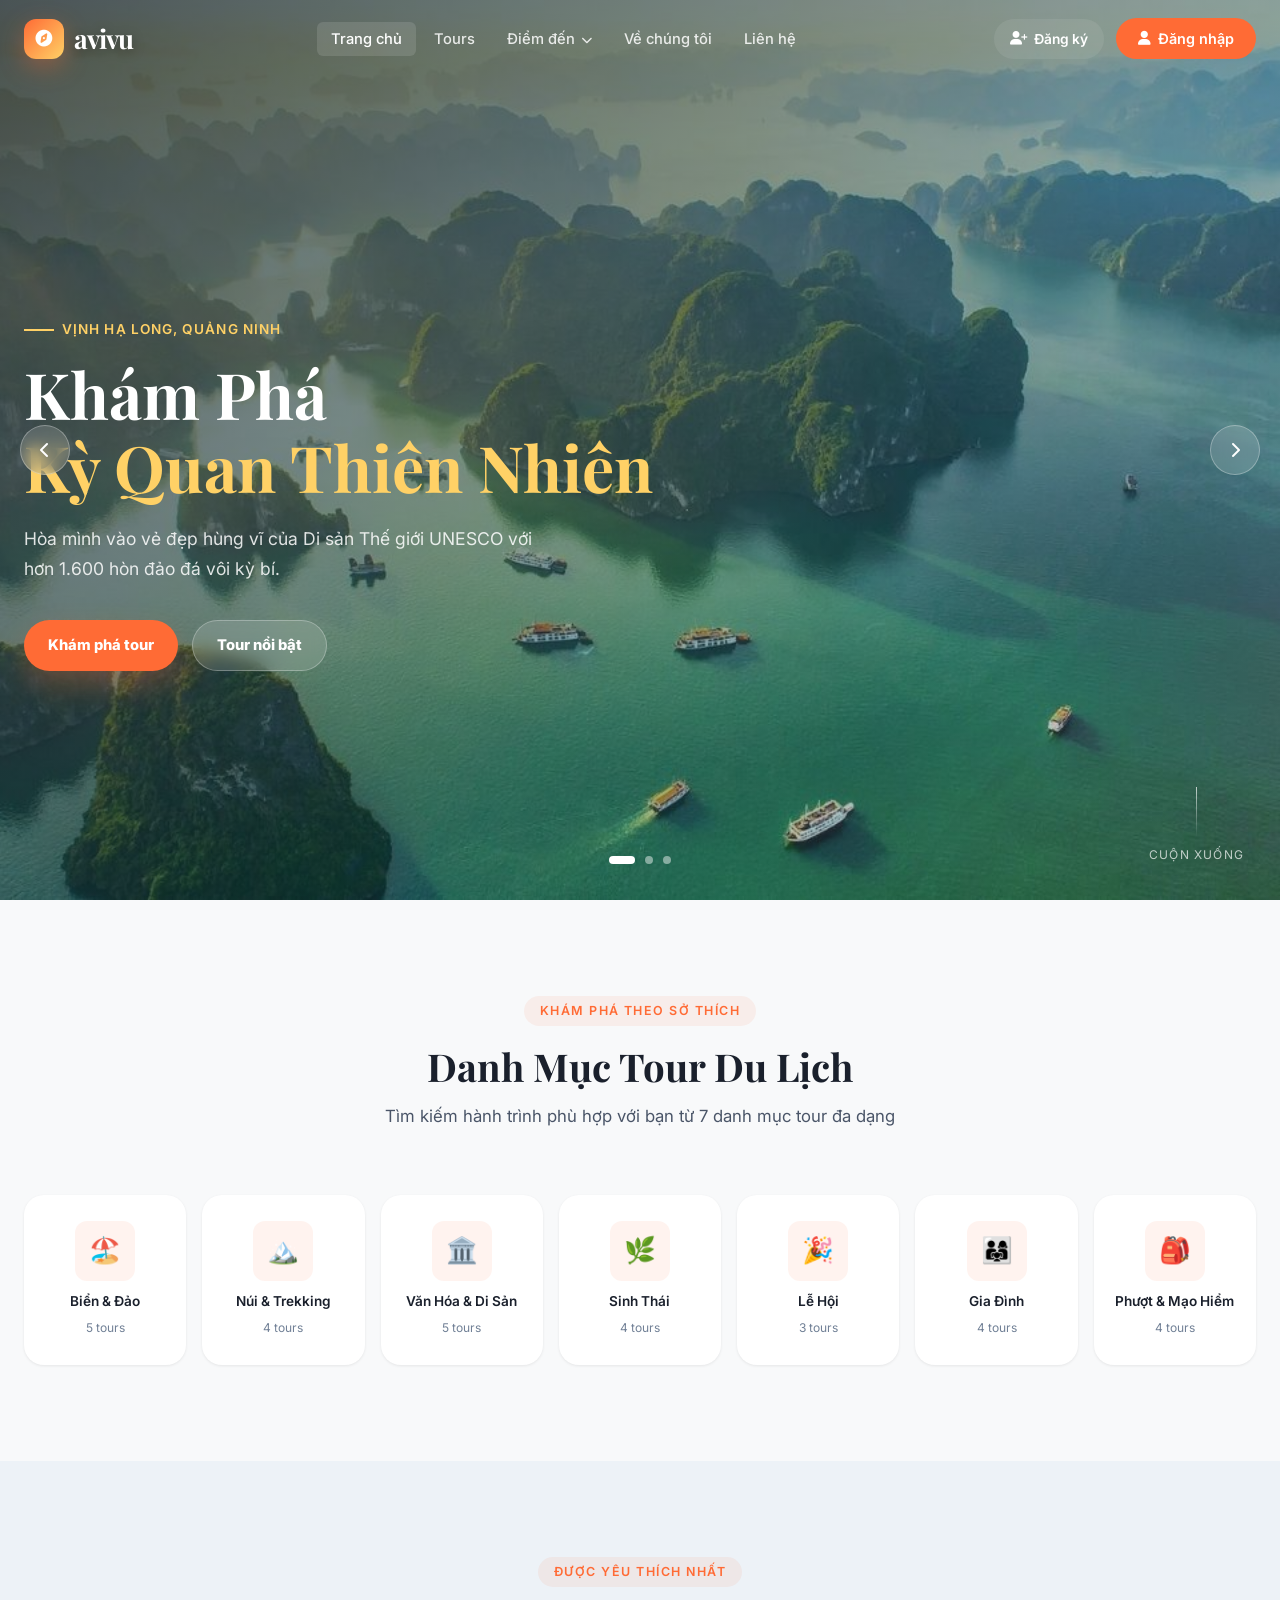
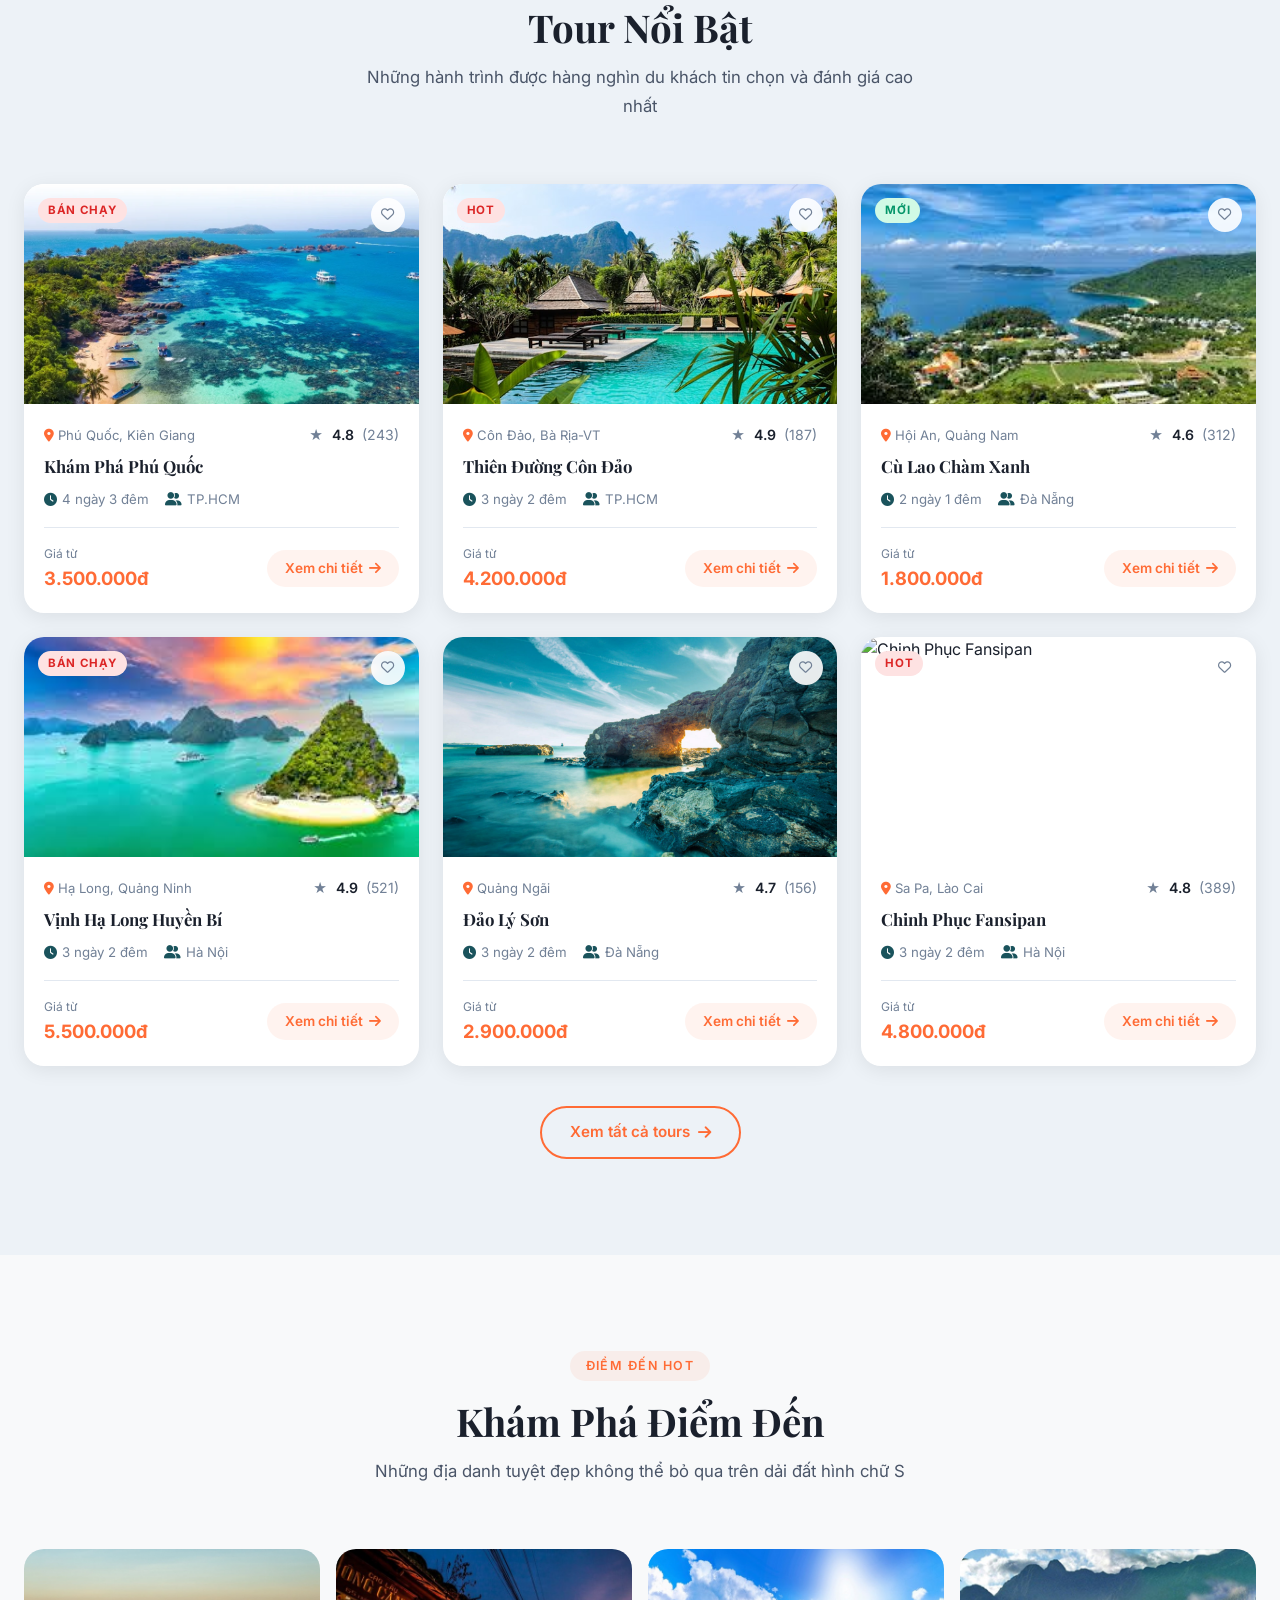
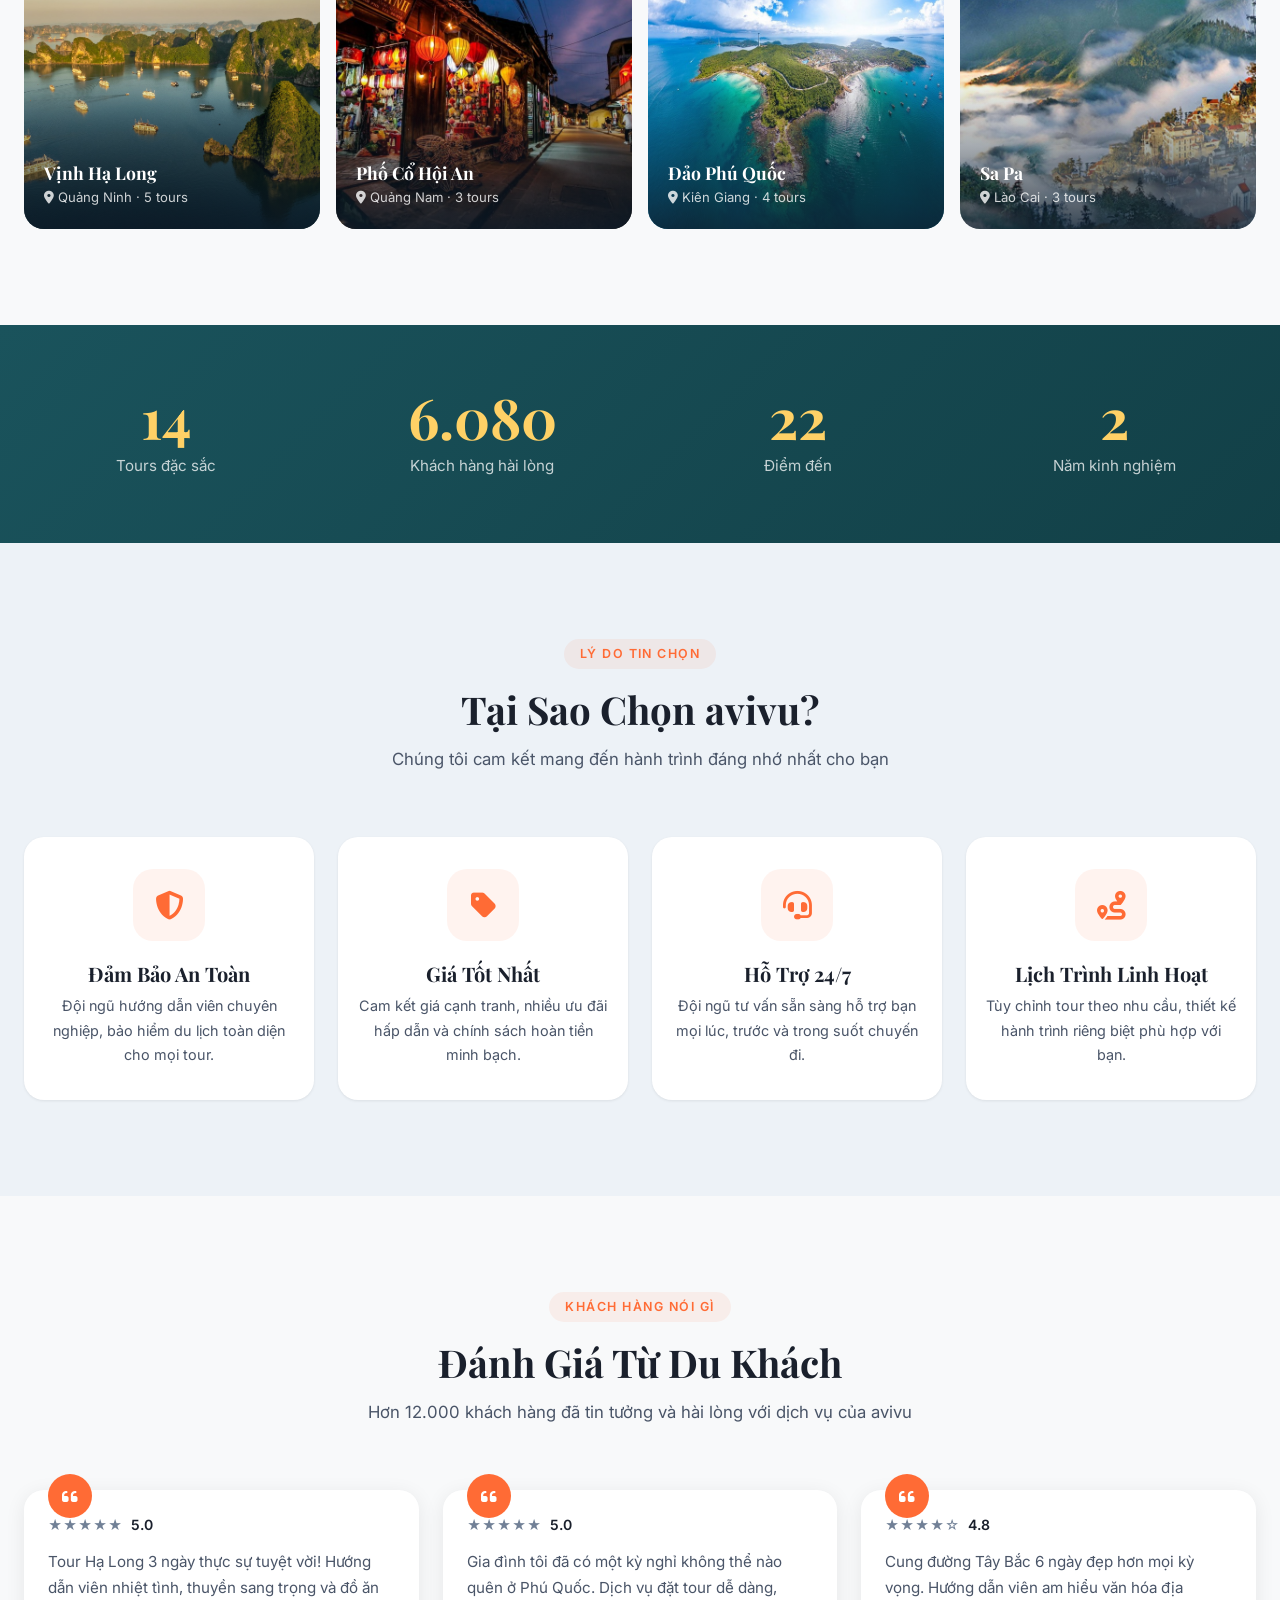
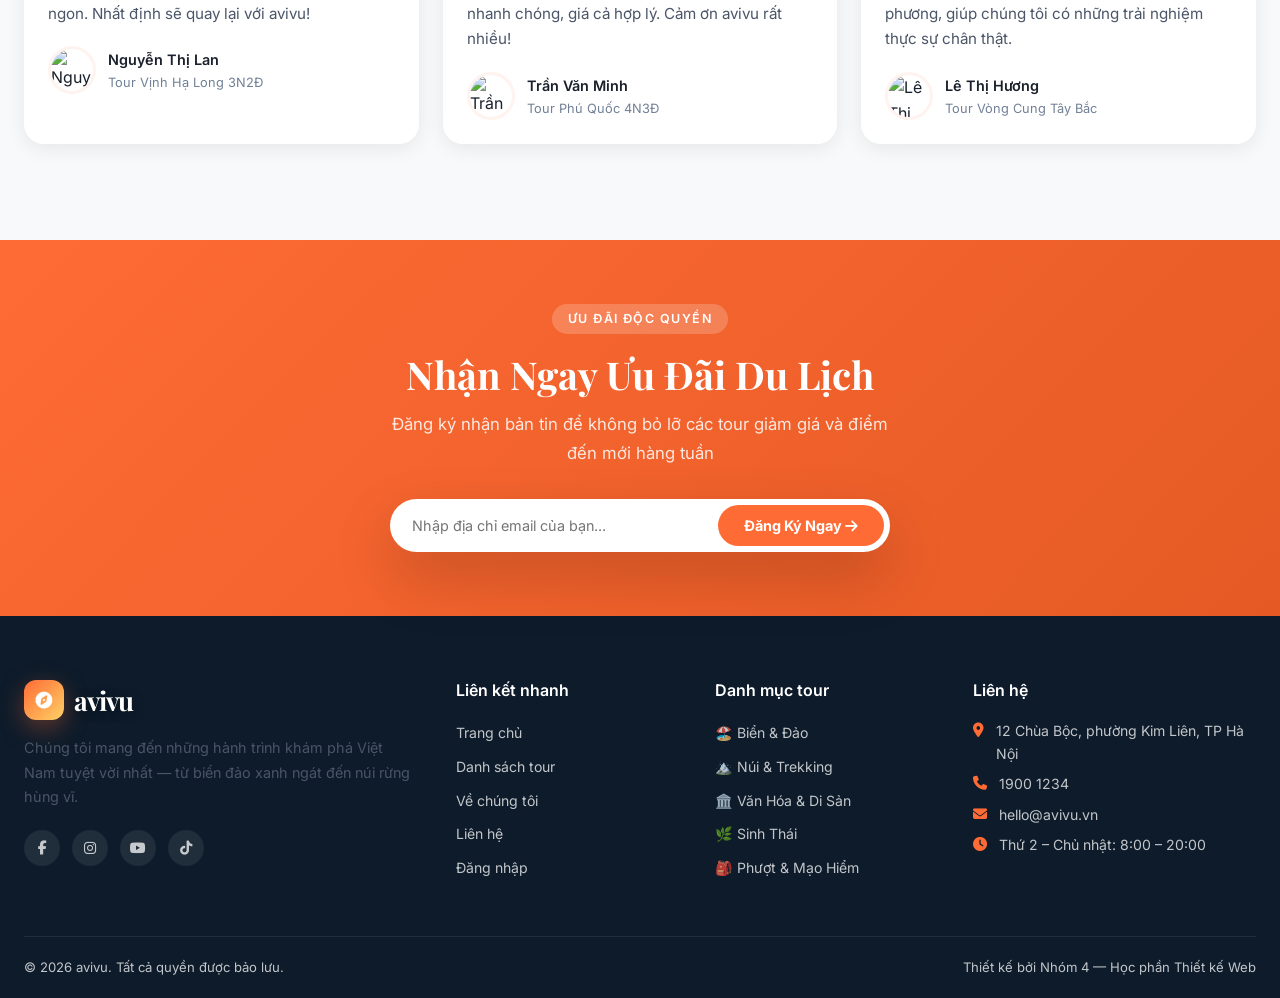
==== commit 5e96df4b: "feat: cai thien trai nghiem booking, sua Navbar, them yeu thich, tai khoan, fix hero slider o trang " ====
--- a/index.html
+++ b/index.html
@@ -97,6 +97,14 @@
             Hòa mình vào vẻ đẹp hùng vĩ của Di sản Thế giới UNESCO với hơn 1.600
             hòn đảo đá vôi kỳ bí.
           </p>
+          <div class="hero-actions">
+            <a href="pages/tours.html" class="hero-btn hero-btn-primary">
+              Khám phá tour
+            </a>
+            <a href="#featured-tours" class="hero-btn hero-btn-outline">
+              Tour nổi bật
+            </a>
+          </div>
         </div>
       </div>
 
@@ -115,6 +123,14 @@
             Ánh đèn lồng lung linh soi sáng những con phố cổ trầm mặc với hơn
             400 năm lịch sử.
           </p>
+          <div class="hero-actions">
+            <a href="pages/tours.html" class="hero-btn hero-btn-primary">
+              Khám phá tour
+            </a>
+            <a href="#featured-tours" class="hero-btn hero-btn-outline">
+              Tour nổi bật
+            </a>
+          </div>
         </div>
       </div>
 
@@ -133,53 +149,14 @@
             Băng qua những thửa ruộng bậc thang xanh mướt, chạm tay vào mây trời
             ở nơi 3.143 mét.
           </p>
-        </div>
-      </div>
-
-      <!-- Search Bar (trên tất cả slide) -->
-      <div class="hero-search-wrap">
-        <div class="container">
-          <form class="hero-search" id="heroSearchForm">
-            <div class="search-field">
-              <i class="fas fa-map-marker-alt"></i>
-              <div>
-                <label for="searchDest">Điểm đến</label>
-                <select id="searchDest">
-                  <option value="">Chọn điểm đến</option>
-                  <option>Vịnh Hạ Long</option>
-                  <option>Phú Quốc</option>
-                  <option>Đà Nẵng - Hội An</option>
-                  <option>Sa Pa</option>
-                  <option>Côn Đảo</option>
-                  <option>Đà Lạt</option>
-                  <option>Nha Trang</option>
-                </select>
-              </div>
-            </div>
-            <div class="search-field">
-              <i class="fas fa-calendar-alt"></i>
-              <div>
-                <label for="searchDate">Ngày khởi hành</label>
-                <input type="date" id="searchDate" />
-              </div>
-            </div>
-            <div class="search-field">
-              <i class="fas fa-users"></i>
-              <div>
-                <label for="searchGuests">Số người</label>
-                <select id="searchGuests">
-                  <option value="1">1 người</option>
-                  <option value="2" selected>2 người</option>
-                  <option value="3">3 người</option>
-                  <option value="4">4 người</option>
-                  <option value="5">5+ người</option>
-                </select>
-              </div>
-            </div>
-            <button type="submit" class="btn-search">
-              <i class="fas fa-search"></i> Tìm Tour
-            </button>
-          </form>
+          <div class="hero-actions">
+            <a href="pages/tours.html" class="hero-btn hero-btn-primary">
+              Khám phá tour
+            </a>
+            <a href="#featured-tours" class="hero-btn hero-btn-outline">
+              Tour nổi bật
+            </a>
+          </div>
         </div>
       </div>
 
--- a/css/components.css
+++ b/css/components.css
@@ -461,4 +461,95 @@
   justify-content: space-between;
   padding: var(--sp-5) 0;
   font-size: 0.82rem;
+}
+.btn-register,
+.nav-icon-btn,
+.account-btn {
+  display: inline-flex;
+  align-items: center;
+  gap: 7px;
+  color: #fff;
+  background: rgba(255, 255, 255, 0.12);
+  padding: 9px 16px;
+  border-radius: var(--r-full);
+  font-weight: 600;
+  font-size: 0.86rem;
+  transition: var(--t);
+  white-space: nowrap;
+}
+
+.btn-register:hover,
+.nav-icon-btn:hover,
+.account-btn:hover {
+  background: var(--primary);
+  color: #fff;
+}
+
+.btn-register {
+  background: rgba(255, 255, 255, 0.08);
+}
+
+.account-menu {
+  position: relative;
+}
+
+.account-btn {
+  border: none;
+  cursor: pointer;
+}
+
+.account-dropdown {
+  position: absolute;
+  top: calc(100% + 10px);
+  right: 0;
+  min-width: 220px;
+  background: #fff;
+  border-radius: var(--r-md);
+  box-shadow: var(--shadow-lg);
+  padding: 8px;
+  display: none;
+  z-index: 500;
+}
+
+.account-dropdown.show {
+  display: block;
+}
+
+.account-dropdown a,
+.account-dropdown button {
+  width: 100%;
+  display: flex;
+  align-items: center;
+  gap: 9px;
+  padding: 10px 12px;
+  border-radius: var(--r-sm);
+  background: transparent;
+  color: var(--text);
+  font-size: 0.88rem;
+  font-weight: 600;
+  text-align: left;
+  transition: var(--t-fast);
+}
+
+.account-dropdown a:hover,
+.account-dropdown button:hover {
+  background: var(--primary-bg);
+  color: var(--primary);
+}
+
+@media (max-width: 768px) {
+  .btn-register span,
+  .nav-icon-btn span,
+  .account-btn span {
+    display: none;
+  }
+
+  .btn-register,
+  .nav-icon-btn,
+  .account-btn {
+    width: 38px;
+    height: 38px;
+    padding: 0;
+    justify-content: center;
+  }
 }
--- a/css/home.css
+++ b/css/home.css
@@ -53,46 +53,6 @@
 .slide-content h1 em { color: var(--accent); font-style: normal; }
 .slide-content > p { color: rgba(255,255,255,0.85); font-size: 1.1rem; margin-bottom: var(--sp-8); max-width: 520px; }
 
-/* Search bar */
-.hero-search {
-  background: rgba(255,255,255,0.95);
-  backdrop-filter: blur(16px);
-  border-radius: var(--r-xl);
-  padding: var(--sp-3);
-  display: flex;
-  align-items: center;
-  gap: var(--sp-2);
-  max-width: 780px;
-  box-shadow: var(--shadow-xl);
-}
-.search-field {
-  display: flex; align-items: center; gap: 10px;
-  flex: 1; padding: 10px 16px;
-  border-right: 1px solid var(--border);
-}
-.search-field:last-of-type { border-right: none; }
-.search-field i { color: var(--primary); font-size: 1rem; flex-shrink: 0; }
-.search-field label { display: block; font-size: 0.72rem; font-weight: 700; color: var(--text); text-transform: uppercase; letter-spacing: 0.05em; }
-.search-field select,
-.search-field input {
-  border: none; background: transparent;
-  font-size: 0.88rem; color: var(--text-secondary);
-  outline: none; width: 100%; cursor: pointer;
-}
-.btn-search {
-  display: flex; align-items: center; gap: 8px;
-  background: var(--primary);
-  color: #fff;
-  padding: 14px 28px;
-  border-radius: var(--r-lg);
-  font-weight: 700; font-size: 0.95rem;
-  border: none; cursor: pointer;
-  transition: var(--t);
-  flex-shrink: 0;
-  white-space: nowrap;
-}
-.btn-search:hover { background: var(--primary-dark); transform: translateY(-2px); }
-
 /* Slider controls */
 .hero-dots {
   position: absolute; bottom: 36px; left: 50%; transform: translateX(-50%);
@@ -332,3 +292,43 @@
   transition: var(--t);
 }
 .newsletter-form button:hover { background: var(--primary-dark); }
+.hero-actions {
+  display: flex;
+  gap: 14px;
+  flex-wrap: wrap;
+  margin-top: var(--sp-1);
+}
+
+.hero-btn {
+  display: inline-flex;
+  align-items: center;
+  justify-content: center;
+  padding: 13px 24px;
+  border-radius: var(--r-full);
+  font-weight: 800;
+  font-size: 0.92rem;
+  transition: var(--t);
+}
+
+.hero-btn-primary {
+  background: var(--primary);
+  color: #fff;
+  box-shadow: 0 14px 30px rgba(255, 107, 53, 0.28);
+}
+
+.hero-btn-primary:hover {
+  background: var(--primary-dark);
+  transform: translateY(-2px);
+}
+
+.hero-btn-outline {
+  background: rgba(255, 255, 255, 0.14);
+  color: #fff;
+  border: 1px solid rgba(255, 255, 255, 0.28);
+  backdrop-filter: blur(8px);
+}
+
+.hero-btn-outline:hover {
+  background: rgba(255, 255, 255, 0.24);
+  transform: translateY(-2px);
+}
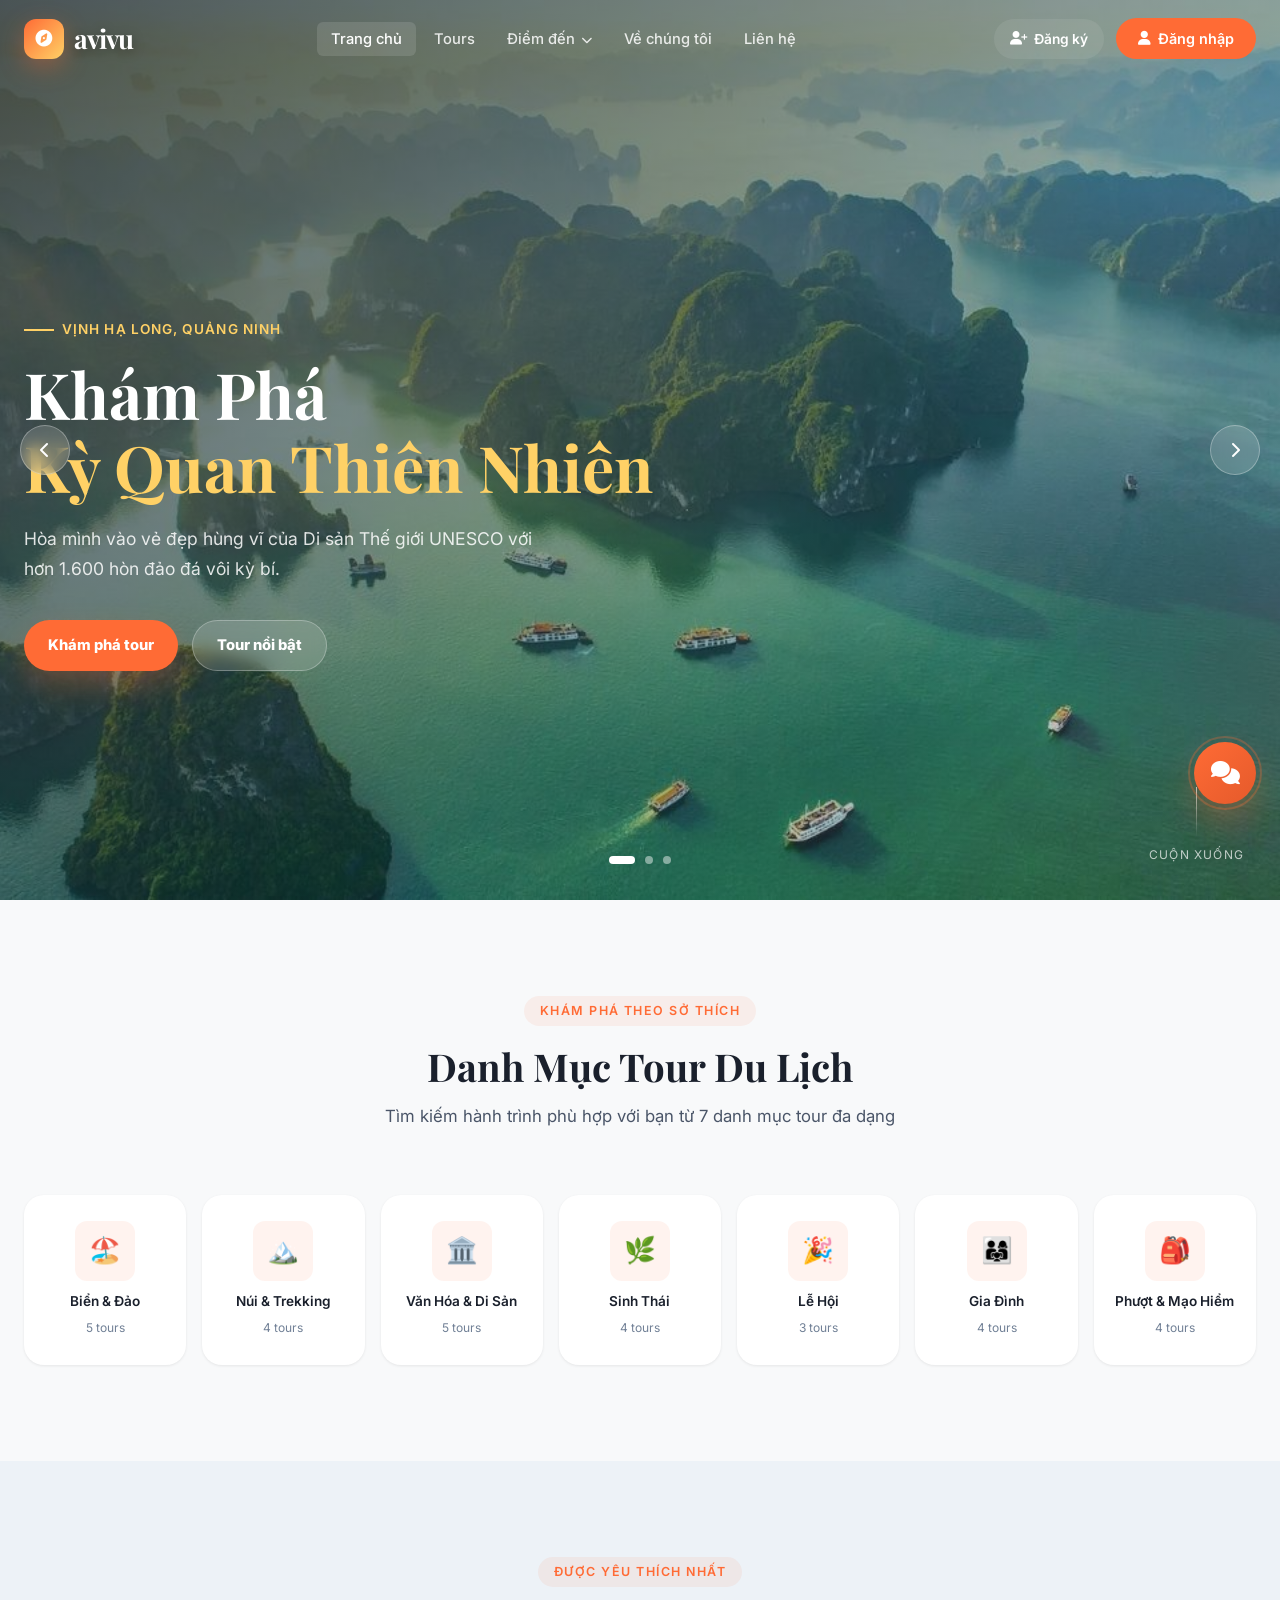
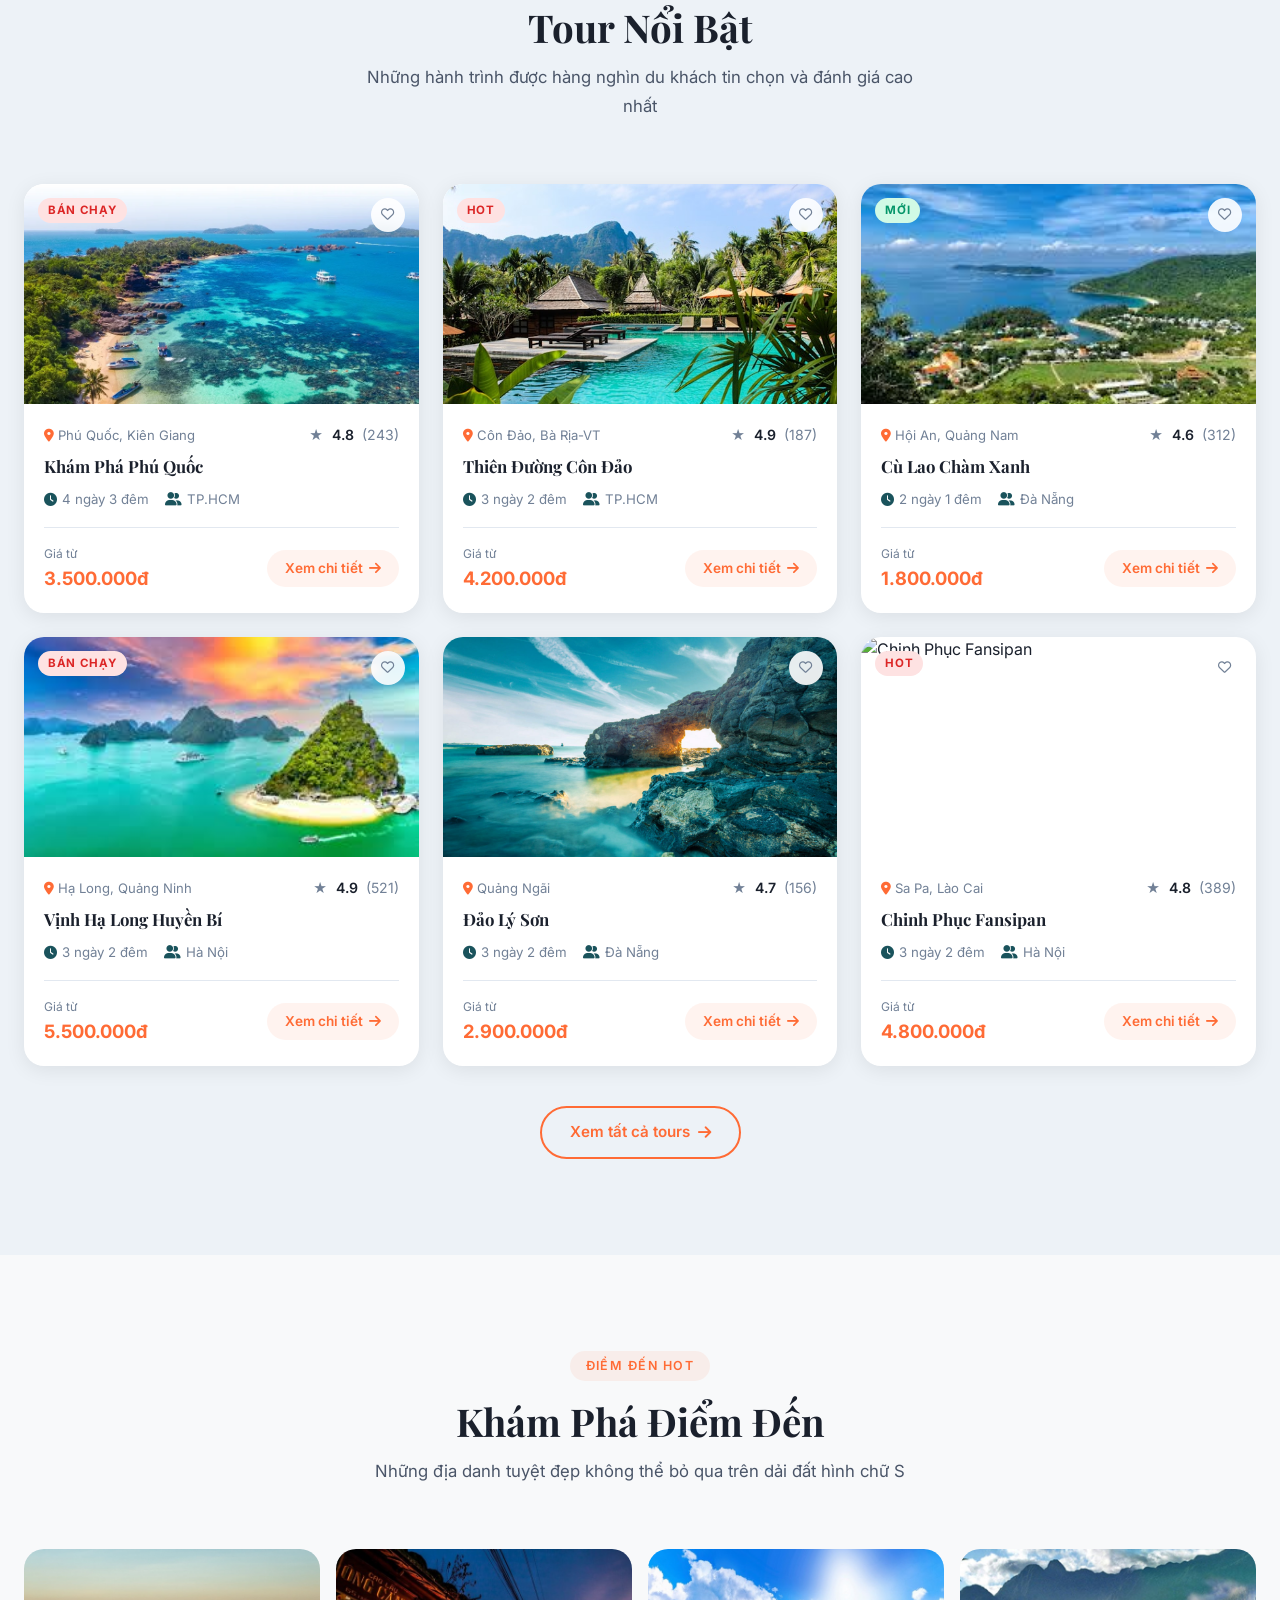
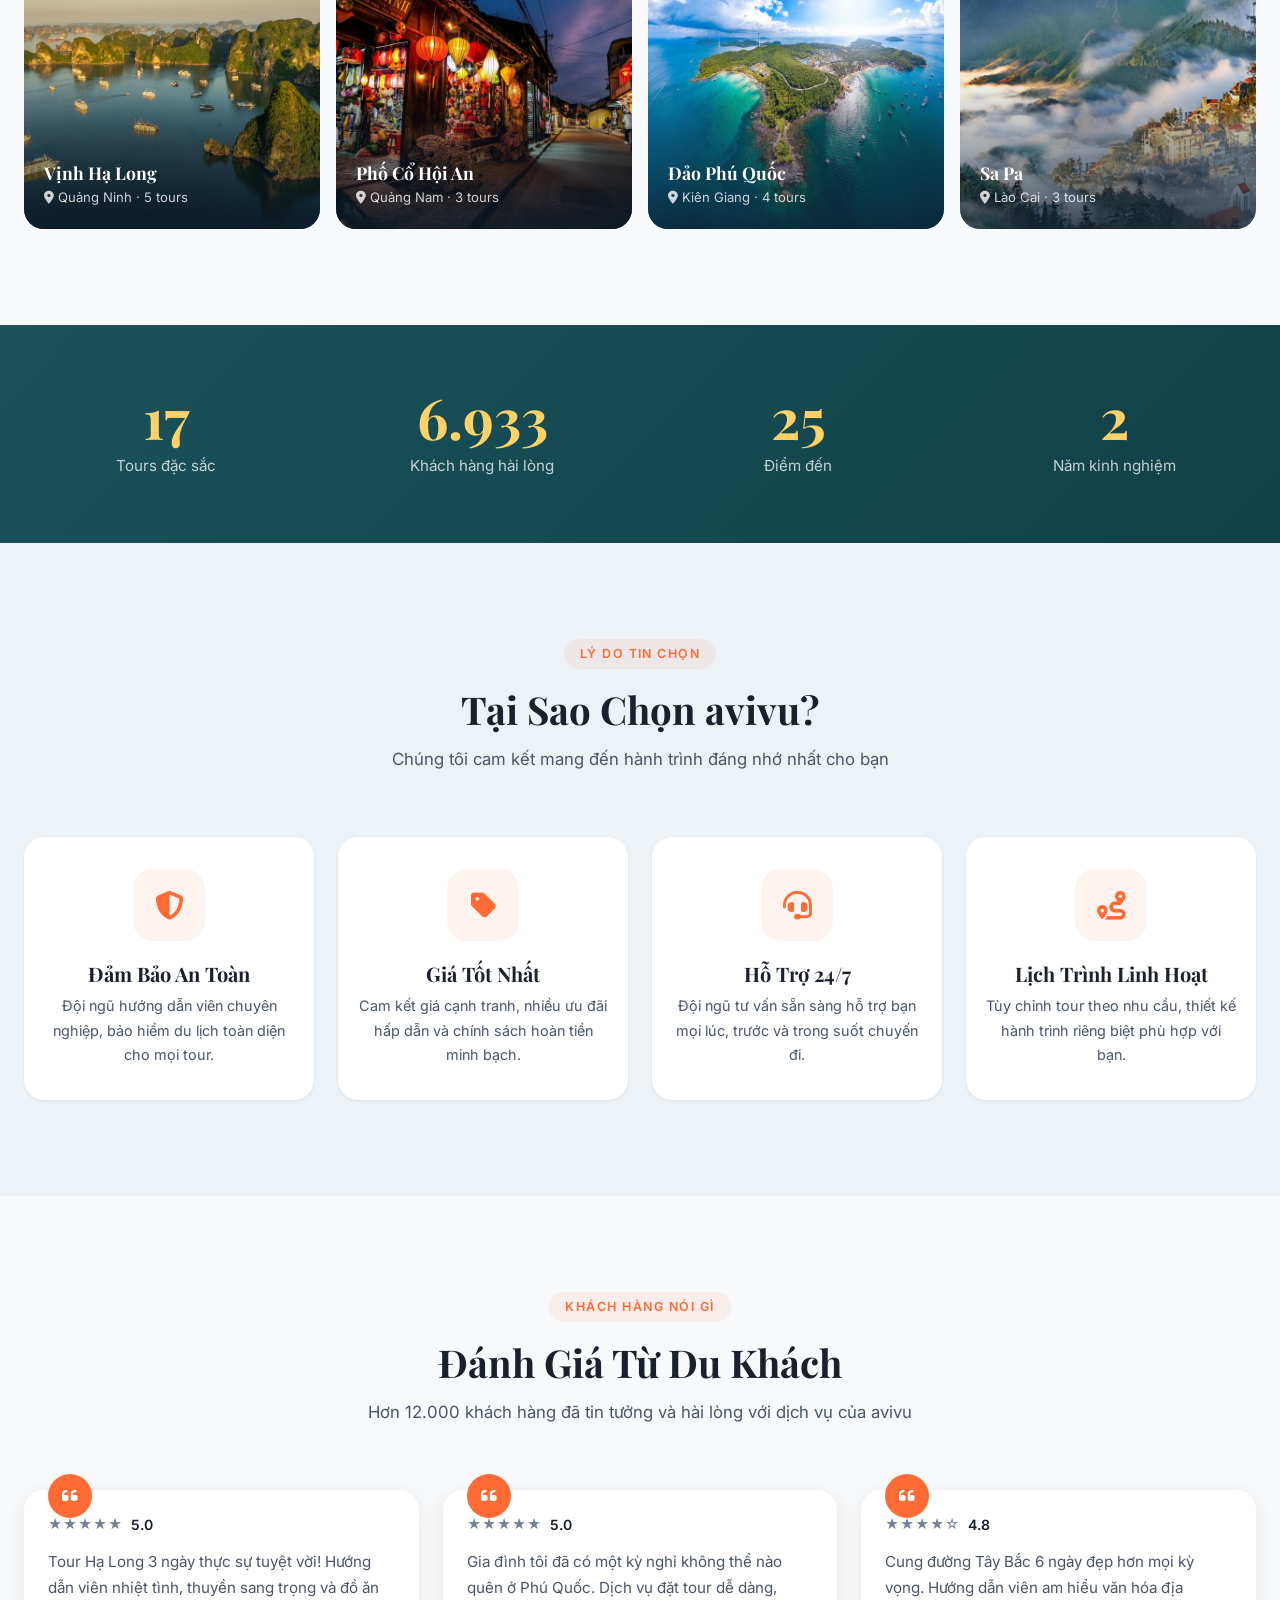
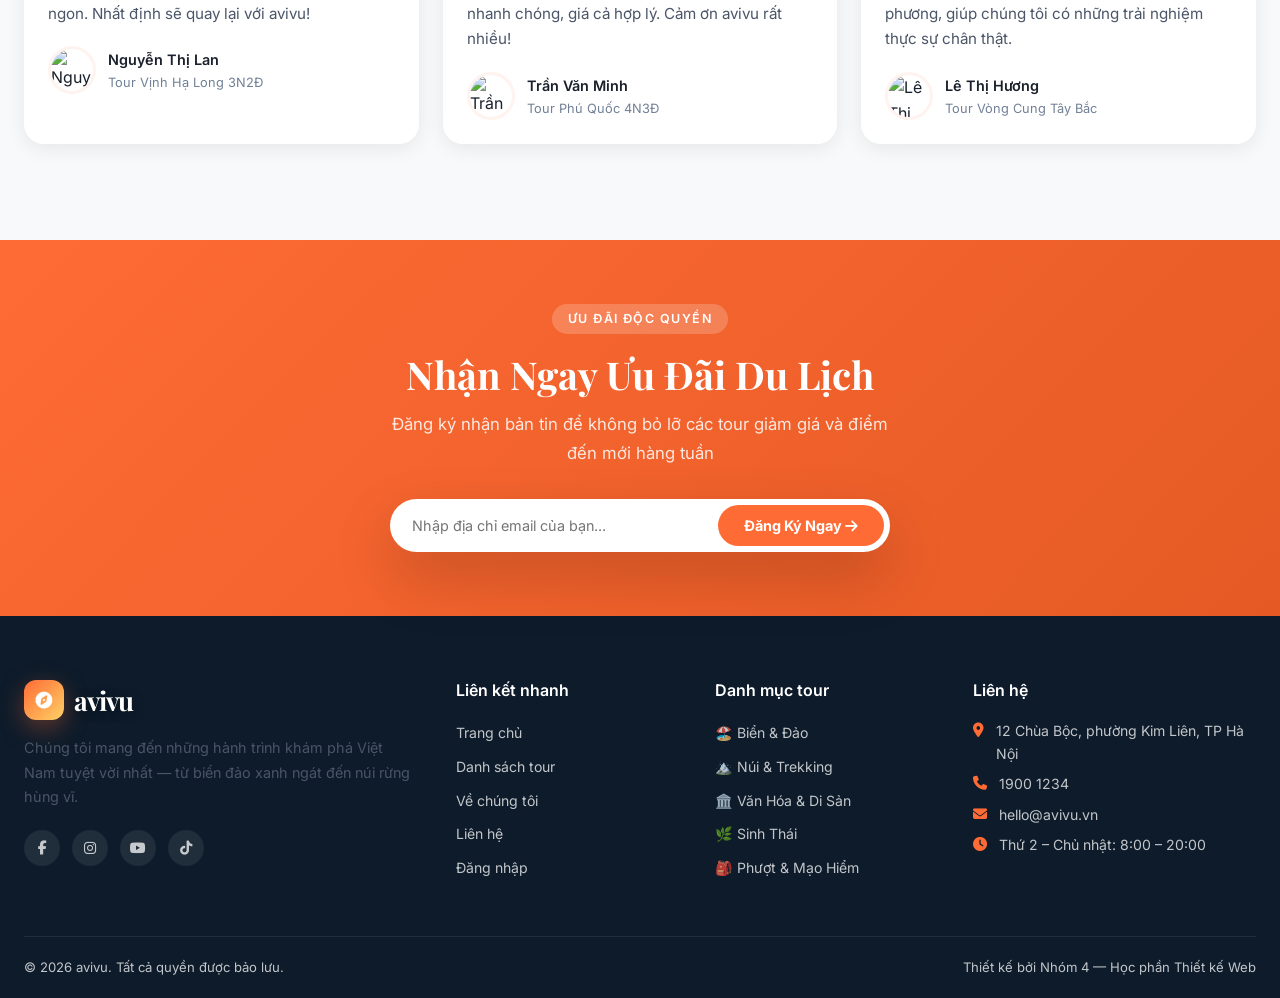
==== commit b5699e9d: "feat: them trang tai khoan, yeu thich, lich su dat tour, complete login va chat bot" ====
--- a/index.html
+++ b/index.html
@@ -30,6 +30,7 @@
     <link rel="stylesheet" href="css/global.css" />
     <link rel="stylesheet" href="css/components.css" />
     <link rel="stylesheet" href="css/home.css" />
+    <link rel="stylesheet" href="css/chatbot.css" />
     <link rel="stylesheet" href="css/responsive.css" />
   </head>
 
@@ -645,5 +646,6 @@
     <script src="js/data/tours-data.js"></script>
     <script src="js/slider.js"></script>
     <script src="js/main.js"></script>
+    <script src="js/chatbot.js"></script>
   </body>
 </html>
--- a/css/components.css
+++ b/css/components.css
@@ -8,18 +8,23 @@
   position: fixed;
   top: 0;
   left: 0;
-  right: 0;
-  z-index: 200;
+  width: 100%;
+  z-index: 1000;
+  background: transparent;
   padding: 18px 0;
-  transition: var(--t);
+  transition:
+    background 0.3s ease,
+    box-shadow 0.3s ease,
+    padding 0.3s ease,
+    backdrop-filter 0.3s ease;
 }
 
 .navbar.scrolled {
-  background: rgba(13, 27, 42, 0.95);
-  backdrop-filter: blur(12px);
-  -webkit-backdrop-filter: blur(12px);
+  background: rgba(13, 27, 42, 0.96);
+  backdrop-filter: blur(14px);
+  -webkit-backdrop-filter: blur(14px);
   padding: 12px 0;
-  box-shadow: 0 4px 30px rgba(0, 0, 0, 0.3);
+  box-shadow: 0 10px 30px rgba(15, 23, 42, 0.18);
 }
 
 .navbar-inner {
--- a/css/chatbot.css
+++ b/css/chatbot.css
@@ -0,0 +1,260 @@
+/* =============================================
+   avivu — chatbot.css
+   Chatbot mô phỏng dùng chung toàn site
+   ============================================= */
+
+.ai-chatbot {
+  position: fixed;
+  right: 24px;
+  bottom: 96px;
+  z-index: 1200;
+  font-family: var(--font-body, "Inter", sans-serif);
+}
+
+.ai-chat-toggle {
+  width: 62px;
+  height: 62px;
+  border-radius: 50%;
+  border: none;
+  background: linear-gradient(135deg, #ff6b35, #e55a2b);
+  color: #fff;
+  display: grid;
+  place-items: center;
+  font-size: 1.45rem;
+  cursor: pointer;
+  box-shadow: 0 18px 36px rgba(255, 107, 53, 0.34);
+  transition: 0.25s ease;
+  position: relative;
+}
+
+.ai-chat-toggle:hover {
+  transform: translateY(-3px) scale(1.03);
+  box-shadow: 0 22px 42px rgba(255, 107, 53, 0.42);
+}
+
+.ai-chat-toggle::after {
+  content: "";
+  position: absolute;
+  inset: -6px;
+  border-radius: 50%;
+  border: 2px solid rgba(255, 107, 53, 0.28);
+  animation: aiPulse 1.8s infinite;
+}
+
+@keyframes aiPulse {
+  0% {
+    transform: scale(0.86);
+    opacity: 0.85;
+  }
+
+  100% {
+    transform: scale(1.35);
+    opacity: 0;
+  }
+}
+
+.ai-chat-panel {
+  position: absolute;
+  right: 0;
+  bottom: 82px;
+  width: 360px;
+  max-width: calc(100vw - 32px);
+  background: #fff;
+  border: 1px solid #e2e8f0;
+  border-radius: 22px;
+  box-shadow: 0 28px 80px rgba(15, 23, 42, 0.22);
+  overflow: hidden;
+  opacity: 0;
+  transform: translateY(18px) scale(0.96);
+  pointer-events: none;
+  transition: 0.28s ease;
+}
+
+.ai-chatbot.open .ai-chat-panel {
+  opacity: 1;
+  transform: translateY(0) scale(1);
+  pointer-events: auto;
+}
+
+.ai-chat-header {
+  background:
+    radial-gradient(circle at top left, rgba(255, 209, 102, 0.28), transparent 35%),
+    linear-gradient(135deg, #0d1b2a, #1a535c);
+  color: #fff;
+  padding: 18px;
+  display: flex;
+  align-items: center;
+  gap: 12px;
+}
+
+.ai-chat-avatar {
+  width: 44px;
+  height: 44px;
+  border-radius: 16px;
+  background: #ff6b35;
+  display: grid;
+  place-items: center;
+  flex-shrink: 0;
+  box-shadow: 0 12px 24px rgba(255, 107, 53, 0.28);
+}
+
+.ai-chat-avatar i {
+  font-size: 1.25rem;
+}
+
+.ai-chat-title h4 {
+  margin: 0 0 3px;
+  color: #fff;
+  font-family: var(--font-heading, "Playfair Display", serif);
+  font-size: 1.1rem;
+}
+
+.ai-chat-title span {
+  display: inline-flex;
+  align-items: center;
+  gap: 6px;
+  color: rgba(255, 255, 255, 0.76);
+  font-size: 0.76rem;
+  font-weight: 700;
+}
+
+.ai-chat-title span::before {
+  content: "";
+  width: 7px;
+  height: 7px;
+  border-radius: 50%;
+  background: #22c55e;
+}
+
+.ai-chat-close {
+  margin-left: auto;
+  width: 34px;
+  height: 34px;
+  border: none;
+  border-radius: 50%;
+  background: rgba(255, 255, 255, 0.12);
+  color: #fff;
+  cursor: pointer;
+  transition: 0.2s ease;
+}
+
+.ai-chat-close:hover {
+  background: rgba(255, 255, 255, 0.22);
+}
+
+.ai-chat-body {
+  padding: 18px;
+}
+
+.ai-message {
+  background: #f8fafc;
+  border: 1px solid #e2e8f0;
+  border-radius: 16px 16px 16px 4px;
+  padding: 13px 14px;
+  color: #334155;
+  font-size: 0.9rem;
+  line-height: 1.55;
+  margin-bottom: 16px;
+}
+
+.ai-message strong {
+  color: #0f172a;
+}
+
+.ai-suggestions {
+  display: grid;
+  gap: 10px;
+}
+
+.ai-suggestion {
+  width: 100%;
+  border: 1px solid #e2e8f0;
+  background: #fff;
+  color: #0f172a;
+  border-radius: 14px;
+  padding: 11px 12px;
+  display: flex;
+  align-items: center;
+  gap: 10px;
+  text-align: left;
+  font-family: inherit;
+  font-size: 0.86rem;
+  font-weight: 800;
+  cursor: pointer;
+  transition: 0.2s ease;
+}
+
+.ai-suggestion i {
+  width: 28px;
+  height: 28px;
+  border-radius: 10px;
+  background: #fff7ed;
+  color: #ff6b35;
+  display: grid;
+  place-items: center;
+  flex-shrink: 0;
+}
+
+.ai-suggestion:hover {
+  border-color: rgba(255, 107, 53, 0.42);
+  background: #fff7ed;
+  transform: translateY(-1px);
+}
+
+.ai-chat-footer {
+  padding: 14px 18px 18px;
+  background: #f8fafc;
+  border-top: 1px solid #e2e8f0;
+}
+
+.ai-input-fake {
+  height: 42px;
+  border-radius: 999px;
+  background: #fff;
+  border: 1px solid #e2e8f0;
+  color: #94a3b8;
+  display: flex;
+  align-items: center;
+  justify-content: space-between;
+  padding: 0 10px 0 15px;
+  font-size: 0.82rem;
+}
+
+.ai-input-fake button {
+  width: 30px;
+  height: 30px;
+  border: none;
+  border-radius: 50%;
+  background: #ff6b35;
+  color: #fff;
+  display: grid;
+  place-items: center;
+  cursor: not-allowed;
+  opacity: 0.8;
+}
+
+.ai-note {
+  margin-top: 9px;
+  color: #94a3b8;
+  font-size: 0.72rem;
+  text-align: center;
+}
+
+@media (max-width: 640px) {
+  .ai-chatbot {
+    right: 16px;
+    bottom: 88px;
+  }
+
+  .ai-chat-toggle {
+    width: 56px;
+    height: 56px;
+    font-size: 1.25rem;
+  }
+
+  .ai-chat-panel {
+    right: -4px;
+    bottom: 74px;
+    width: calc(100vw - 28px);
+  }
+}
